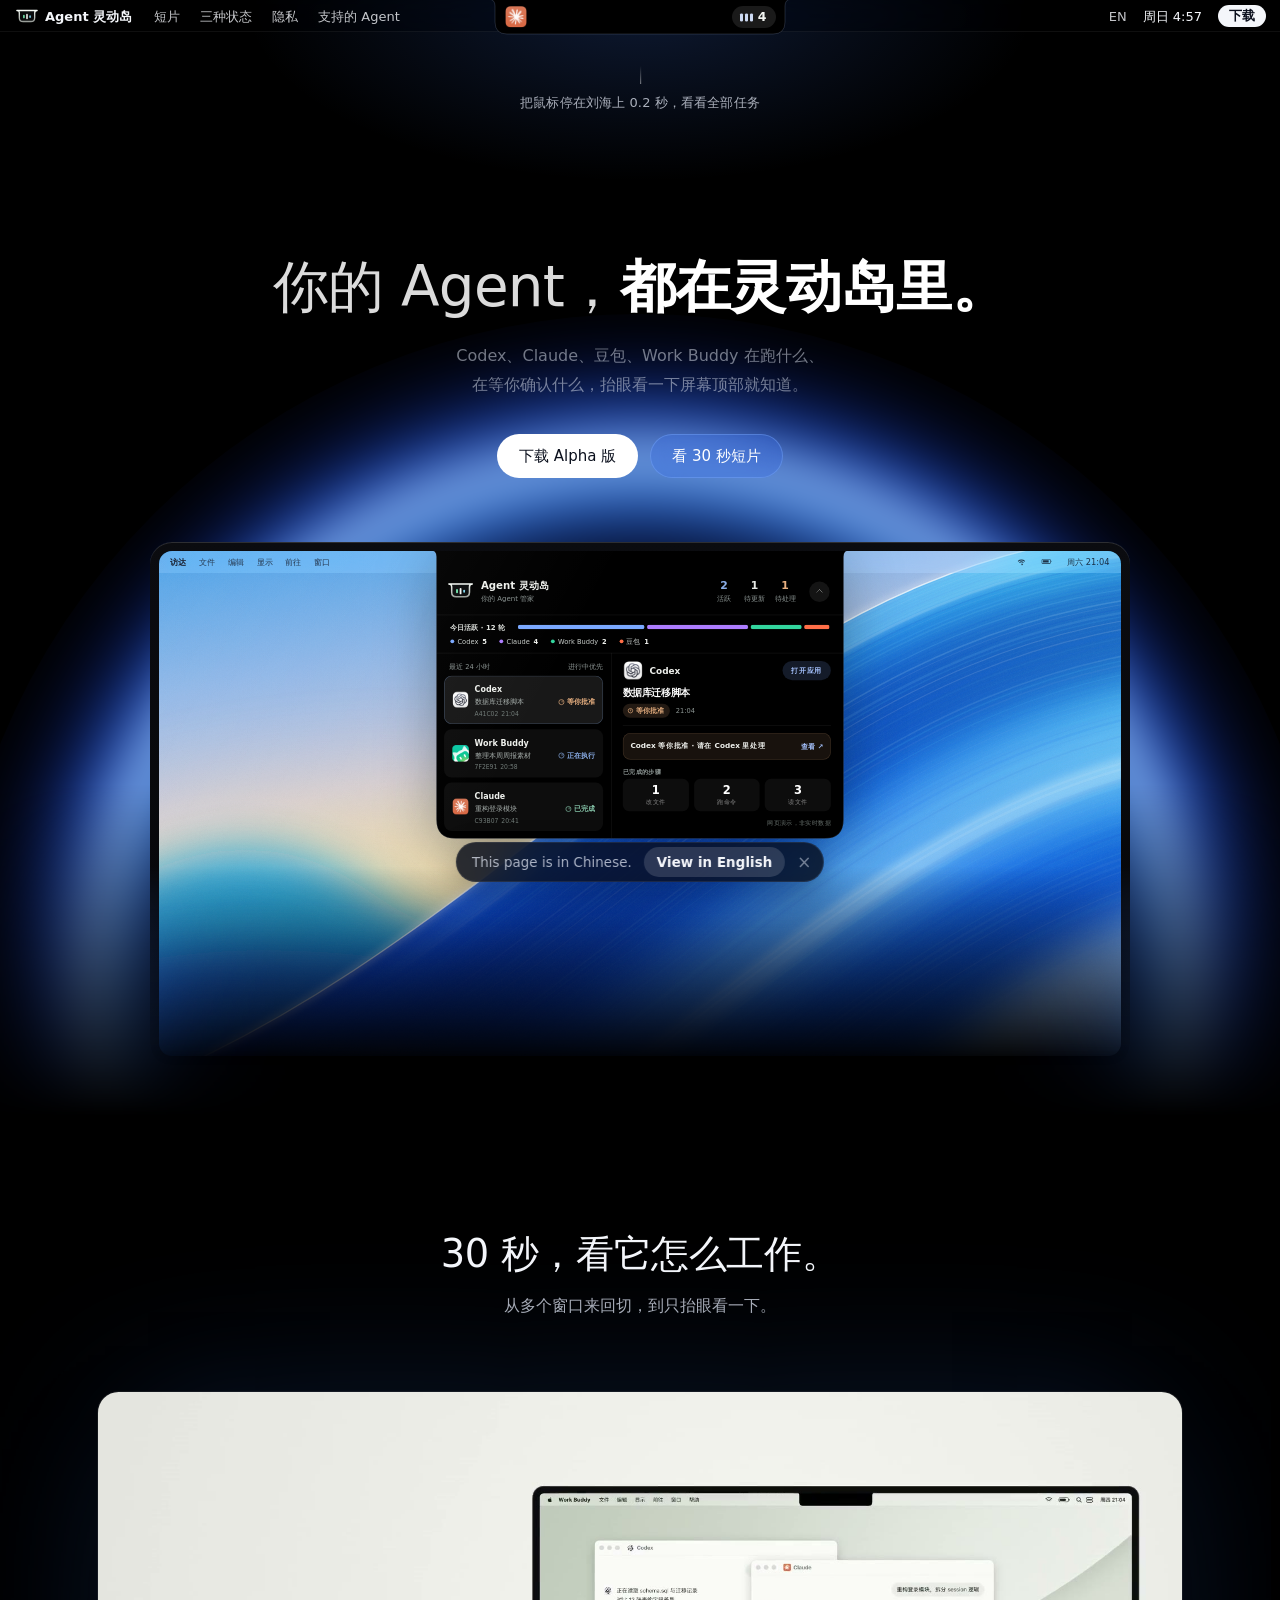
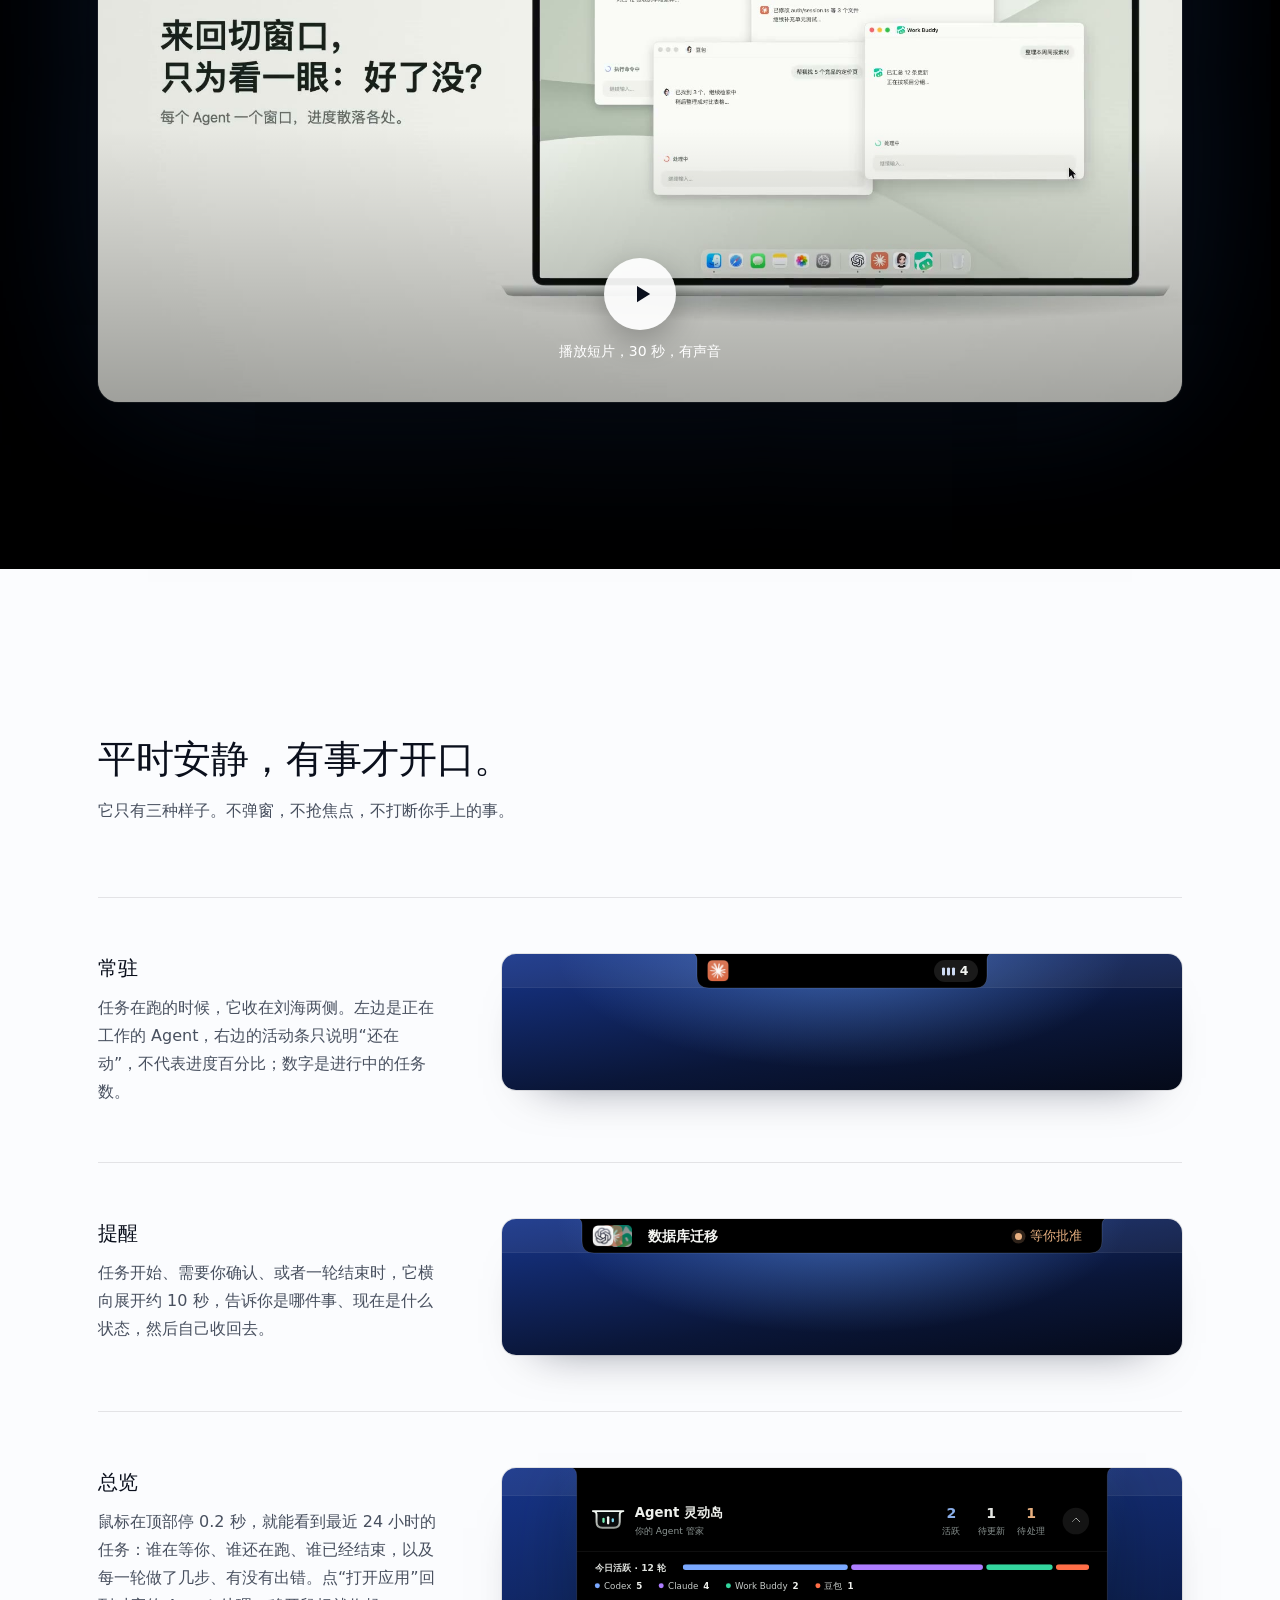
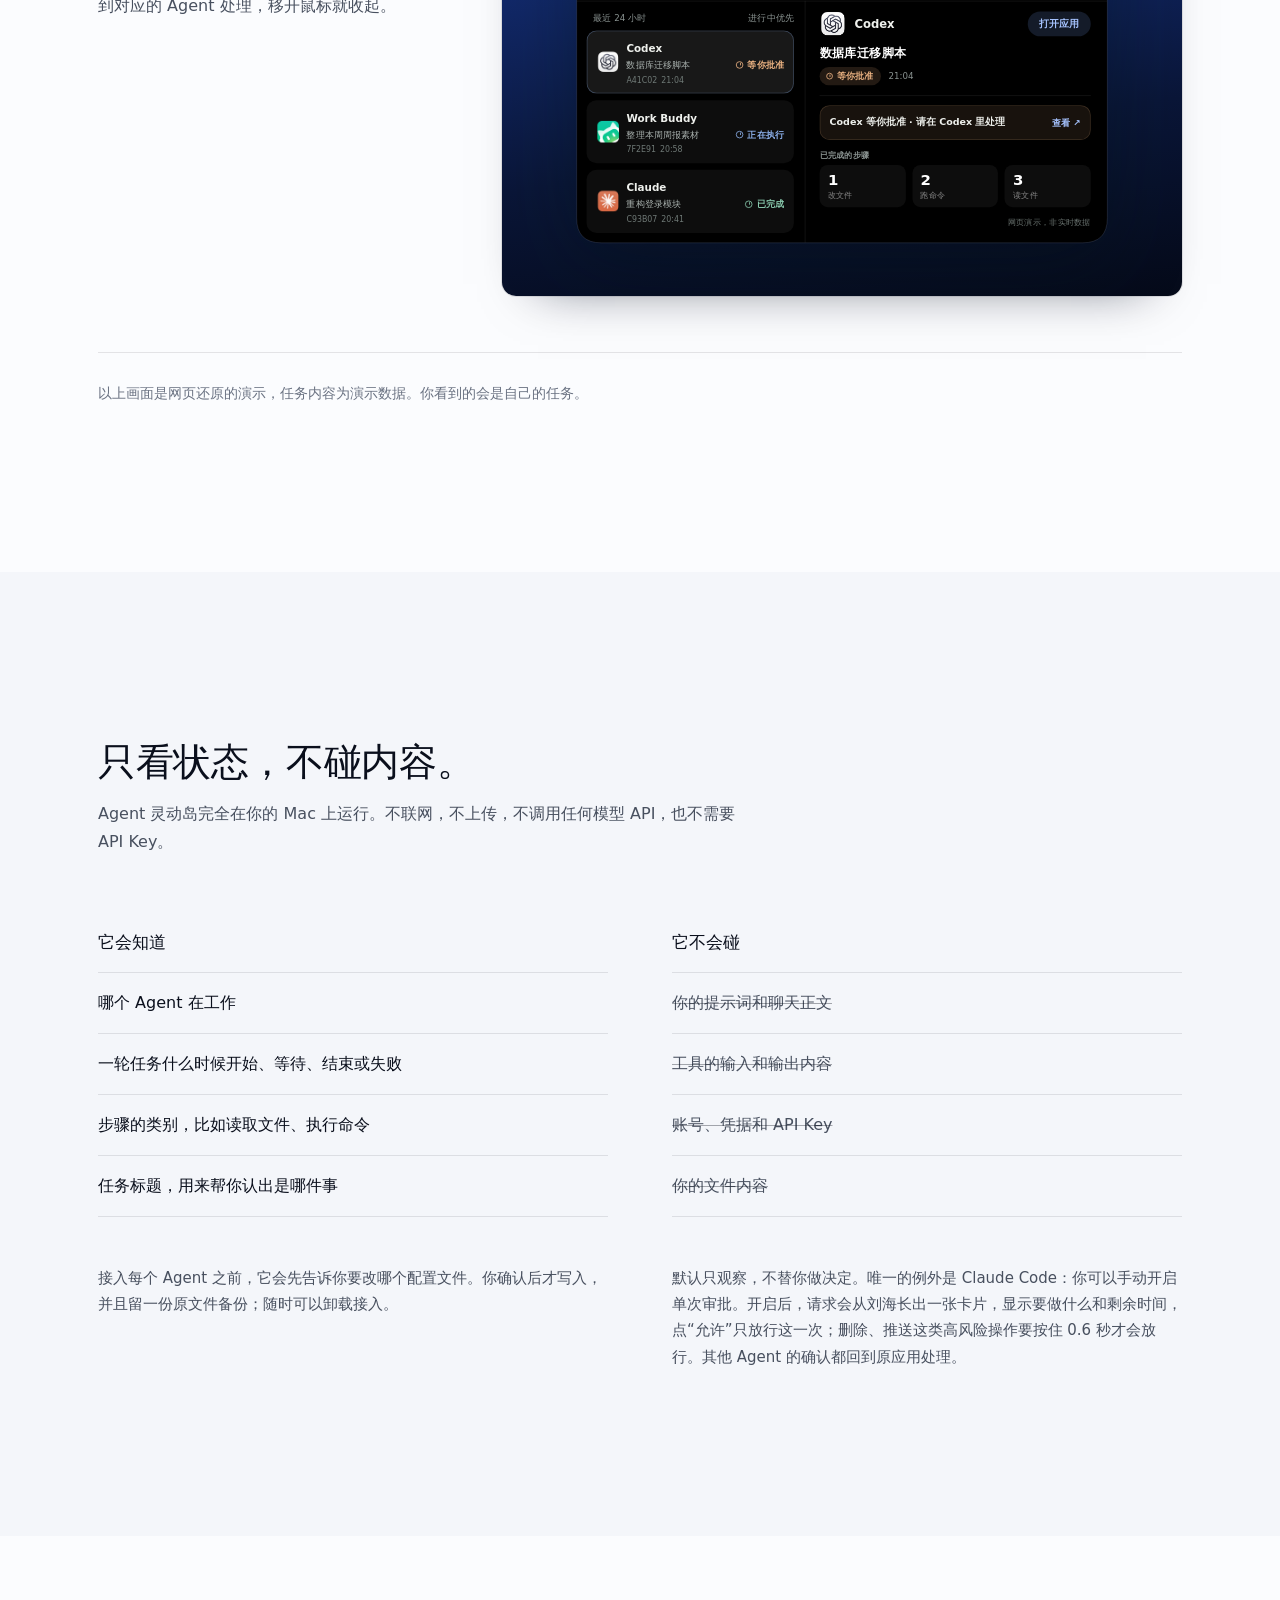
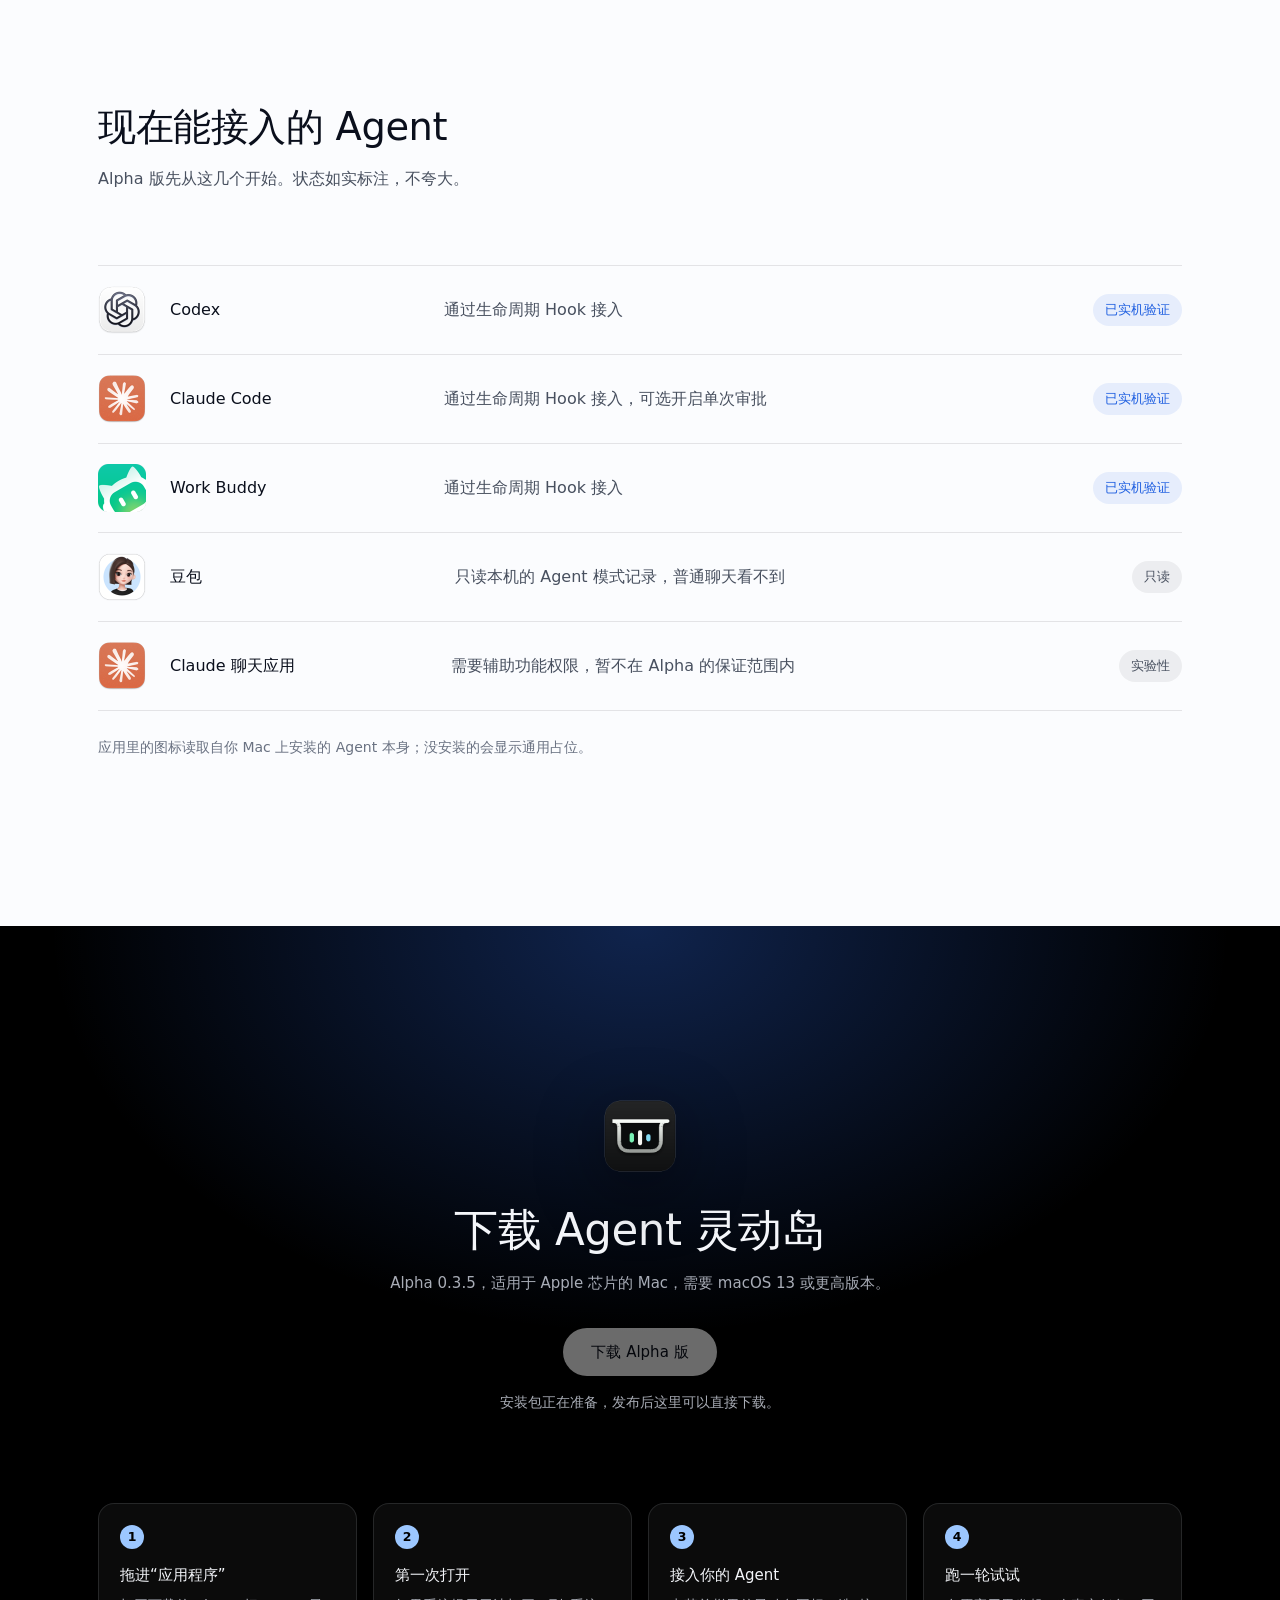
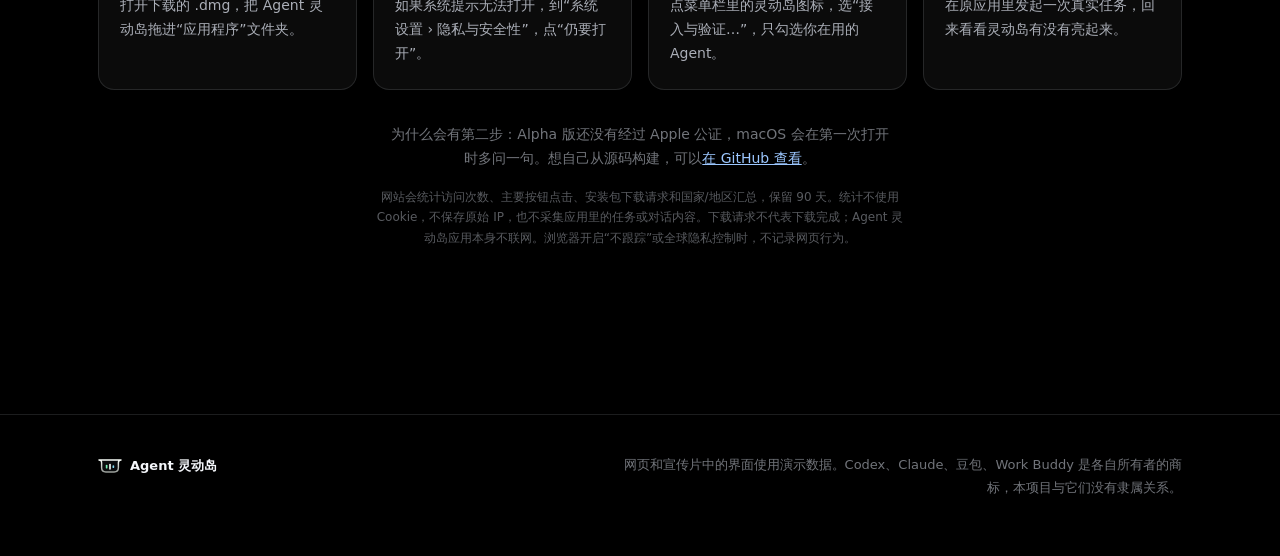
==== site/index.html @ d47ddaa9 "release: 0.3.5" ====
<!doctype html>
<html lang="zh-CN">
<head>
<meta charset="utf-8">
<meta name="viewport" content="width=device-width, initial-scale=1, viewport-fit=cover">
<title>Agent 灵动岛：你的 Agent，都在灵动岛里</title>
<meta name="description" content="Agent 灵动岛把 Codex、Claude、豆包、Work Buddy 的任务状态放在 Mac 屏幕顶部。只看状态，不碰内容，不联网。">
<meta name="theme-color" content="#000000">
<link rel="canonical" href="https://agent-island.pages.dev/">
<link rel="alternate" hreflang="zh-CN" href="https://agent-island.pages.dev/">
<link rel="alternate" hreflang="en" href="https://agent-island.pages.dev/en/">
<link rel="alternate" hreflang="x-default" href="https://agent-island.pages.dev/">
<link rel="icon" href="media/favicon.png">

<!-- Link previews (X, Slack, Discord, iMessage, HN readers). Absolute URLs are required:
     scrapers do not resolve relative paths. og-card.jpg is 1200x630, the 1.91:1 ratio
     every platform crops to, and ships via script/publish_site.sh. -->
<meta property="og:type" content="website">
<meta property="og:site_name" content="Agent 灵动岛">
<meta property="og:url" content="https://agent-island.pages.dev/">
<meta property="og:locale" content="zh_CN">
<meta property="og:title" content="Agent 灵动岛：你的 Agent，都在灵动岛里">
<meta property="og:description" content="Codex、Claude、豆包、Work Buddy 在跑什么、在等你确认什么，抬眼看一下 Mac 屏幕顶部就知道。只看状态，不碰内容，不联网。">
<meta property="og:image" content="https://agent-island.pages.dev/media/og-card.jpg">
<meta property="og:image:width" content="1200">
<meta property="og:image:height" content="630">
<meta property="og:image:type" content="image/jpeg">
<meta property="og:image:alt" content="Mac 屏幕顶部展开的任务总览：Codex 的数据库迁移正在等待确认。">
<meta name="twitter:card" content="summary_large_image">
<meta name="twitter:title" content="Agent 灵动岛：你的 Agent，都在灵动岛里">
<meta name="twitter:description" content="Codex、Claude、豆包、Work Buddy 在跑什么、在等你确认什么，抬眼看一下 Mac 屏幕顶部就知道。">
<meta name="twitter:image" content="https://agent-island.pages.dev/media/og-card.jpg">
<meta name="twitter:image:alt" content="Mac 屏幕顶部展开的任务总览：Codex 的数据库迁移正在等待确认。">

<link rel="stylesheet" href="style.css?v=2">
<script>
  // Release links. The download button points at the dmg shipped next to this page
  // (injected by script/publish_site.sh); sourceUrl links back to the public repo.
  window.SITE = {
    version: '0.3.5',
    dmgUrl: '',     // injected by publish_site.sh: download/<version>.dmg
    mirrorUrl: '',  // optional domestic mirror of the same file
    sourceUrl: 'https://github.com/Bill-Fei/agent-island'
  };
</script>
</head>
<body>

<svg width="0" height="0" style="position:absolute" aria-hidden="true">
  <defs>
    <linearGradient id="markStroke" x1="0" y1="10" x2="0" y2="30" gradientUnits="userSpaceOnUse">
      <stop offset="0" stop-color="#f7fcf7"/><stop offset="1" stop-color="#999e99"/>
    </linearGradient>
    <symbol id="mark" viewBox="0 0 40 40">
      <path d="M1.6 10Q6.02 10 6.02 14.42L6.02 23Q6.02 30 13.02 30L26.98 30Q33.98 30 33.98 23L33.98 14.42Q33.98 10 38.4 10Z" fill="#0a0c0d" stroke="url(#markStroke)" stroke-width="2.4" stroke-linejoin="round"/>
      <rect x="13" y="17.92" width="2.8" height="6.4" rx="1.4" fill="#79f2b5"/>
      <rect x="18.6" y="16.12" width="2.8" height="10" rx="1.4" fill="#f7f7f4"/>
      <rect x="24.2" y="18.72" width="2.8" height="4.8" rx="1.4" fill="#84dbf3"/>
    </symbol>
  </defs>
</svg>

<a class="skip" href="#main">跳到正文</a>

<!-- macOS-style menu bar: the site's navigation, with the live island in the notch.
     Like the real menu bar, its tint follows whatever is underneath (is-dark is set by island.js). -->
<header class="menubar is-dark">
  <a class="menubar-app" href="#top" aria-label="Agent 灵动岛 首页">
    <svg class="menubar-mark" aria-hidden="true"><use href="#mark"/></svg>
    <span>Agent 灵动岛</span>
  </a>
  <nav class="menubar-menu" aria-label="页面导航">
    <a href="#film">短片</a>
    <a href="#states">三种状态</a>
    <a href="#privacy">隐私</a>
    <a href="#agents">支持的 Agent</a>
  </nav>
  <div class="menubar-right">
    <a class="menubar-lang" href="en/" hreflang="en" lang="en" data-lang-switch aria-label="View this page in English">EN</a>
    <span class="menubar-clock" id="clock" aria-hidden="true"></span>
    <a class="menubar-download" href="#download" data-download>下载</a>
  </div>
</header>

<!-- Shown by island.js only when none of the browser's languages is Chinese. Written in
     English on purpose: it is for exactly the visitors who cannot read the rest of the page. -->
<div class="lang-hint" id="langHint" lang="en" role="region" aria-label="Language" hidden>
  <p>This page is in Chinese.</p>
  <a href="en/" hreflang="en" data-lang-hint>View in English</a>
  <button type="button" data-lang-hint-close aria-label="Dismiss">×</button>
</div>

<!-- Live demo island. Pure HTML/CSS replica of the app's three states, driven by island.js -->
<div class="island" id="island" role="button" tabindex="0" aria-expanded="false"
     aria-label="Agent 灵动岛演示。悬停 0.2 秒或按回车键展开任务总览；内容为演示数据。">
  <div class="island-glow" aria-hidden="true"></div>
  <svg class="island-shape" aria-hidden="true"><path/></svg>
  <div class="island-body" aria-hidden="true">

    <div class="i-small">
      <img class="i-small-icon" src="media/icons/claude.png" alt="">
      <span class="i-pill"><span class="i-bars"><i></i><i></i><i></i></span><b>4</b></span>
    </div>

    <div class="i-med">
      <span class="i-stack"><img alt=""><img alt=""><img alt=""></span>
      <span class="i-med-title"></span>
      <span class="i-med-status"><i></i><span></span></span>
    </div>

    <div class="i-panel">
      <svg class="p-mark" style="--d:0"><use href="#mark"/></svg>
      <span class="p-title" style="--d:0">Agent 灵动岛</span>
      <span class="p-sub" style="--d:0">你的 Agent 管家</span>
      <span class="p-count" style="--d:0;left:428px;--c:#8aaee8"><b>2</b>活跃</span>
      <span class="p-count" style="--d:0;left:476px;--c:#e6e8e4"><b>1</b>待更新</span>
      <span class="p-count" style="--d:0;left:524px;--c:#e8b080"><b>1</b>待处理</span>
      <span class="p-collapse" style="--d:0"></span>
      <span class="p-rule" style="--d:0;top:100px"></span>

      <span class="p-today" style="--d:1">今日活跃 · 12 轮</span>
      <span class="p-bar" style="--d:1"><i style="width:199px;background:#7aa8ff"></i><i style="width:159px;background:#ad7dff"></i><i style="width:80px;background:#33d69e"></i><i style="width:40px;background:#ff6e47"></i></span>
      <span class="p-legend" style="--d:1">
        <span><i style="background:#7aa8ff"></i>Codex<b>5</b></span>
        <span><i style="background:#ad7dff"></i>Claude<b>4</b></span>
        <span><i style="background:#33d69e"></i>Work Buddy<b>2</b></span>
        <span><i style="background:#ff6e47"></i>豆包<b>1</b></span>
      </span>
      <span class="p-rule" style="--d:1;top:160px"></span>
      <span class="p-vrule" style="--d:1"></span>

      <span class="p-list-head" style="--d:2"><span>最近 24 小时</span><span>进行中优先</span></span>
      <span class="p-card is-current" style="--d:3;top:196px">
        <img src="media/icons/codex.png" alt=""><b>Codex</b><span>数据库迁移脚本</span><small>A41C02&ensp;21:04</small>
        <em style="color:#e8b080">等你批准</em>
      </span>
      <span class="p-card" style="--d:4;top:280px">
        <img src="media/icons/workbuddy.png" alt=""><b>Work Buddy</b><span>整理本周周报素材</span><small>7F2E91&ensp;20:58</small>
        <em style="color:#8aaee8">正在执行</em>
      </span>
      <span class="p-card" style="--d:5;top:364px">
        <img src="media/icons/claude.png" alt=""><b>Claude</b><span>重构登录模块</span><small>C93B07&ensp;20:41</small>
        <em style="color:#87c7ab">已完成</em>
      </span>

      <span class="p-detail" style="--d:5">
        <img src="media/icons/codex.png" alt=""><b>Codex</b><span class="p-open">打开应用</span>
      </span>
      <span class="p-heading" style="--d:5">数据库迁移脚本</span>
      <span class="p-status" style="--d:6"><em>等你批准</em><time>21:04</time></span>
      <span class="p-hair" style="--d:6"></span>
      <span class="p-outcome" style="--d:7"><span>Codex 等你批准 · 请在 Codex 里处理</span><b>查看</b></span>
      <span class="p-tiles-head" style="--d:8">已完成的步骤</span>
      <span class="p-tiles" style="--d:9"><span><b>1</b>改文件</span><span><b>2</b>跑命令</span><span><b>3</b>读文件</span></span>
      <span class="p-foot" style="--d:10">网页演示，非实时数据</span>
    </div>
  </div>
</div>

<main id="main">

  <section class="hero tone-dark" id="top">
    <p class="hero-hint" aria-hidden="true">
      <span class="hint-pointer">把鼠标停在刘海上 0.2 秒，看看全部任务</span>
      <span class="hint-touch">轻点上面的刘海，看看全部任务</span>
    </p>

    <div class="hero-copy wrap">
      <h1><span class="nw h1-thin">你的 Agent，</span><span class="nw h1-bold">都在灵动岛里。</span></h1>
      <p class="hero-lede">Codex、Claude、豆包、<span class="nw">Work Buddy</span> <span class="nw">在跑什么、</span><span class="nw">在等你确认什么，</span><wbr>抬眼看一下屏幕顶部就知道。</p>
      <div class="hero-actions">
        <a class="btn btn-primary" href="#download" data-download>下载 Alpha 版</a>
        <a class="btn btn-glass" href="#film">看 30 秒短片</a>
      </div>
    </div>

    <div class="hero-stage wrap">
      <div class="hero-ring" aria-hidden="true"></div>
      <div class="screen" role="img" aria-label="Mac 屏幕顶部：刘海下展开的任务总览，Codex 的数据库迁移正在等你确认。演示数据。">
        <div class="screen-view" data-demo="panel" data-fit="hero">
          <p class="screen-menu" aria-hidden="true"><span><b>访达</b><span>文件</span><span>编辑</span><span>显示</span><span>前往</span><span>窗口</span></span><span><svg viewBox="0 0 24 24"><path d="M12 18.6a1.6 1.6 0 1 1 0 .01ZM6.9 14.2a7.3 7.3 0 0 1 10.2 0l-1.3 1.4a5.4 5.4 0 0 0-7.6 0Zm-3-3a11.6 11.6 0 0 1 16.2 0l-1.3 1.4a9.7 9.7 0 0 0-13.6 0Z"/></svg><svg viewBox="0 0 28 24" style="width:calc(24px*var(--k,1))"><path d="M5 7h16a2 2 0 0 1 2 2v6a2 2 0 0 1-2 2H5a2 2 0 0 1-2-2V9a2 2 0 0 1 2-2Zm0 1.3a.7.7 0 0 0-.7.7v6c0 .4.3.7.7.7h16c.4 0 .7-.3.7-.7V9a.7.7 0 0 0-.7-.7Zm1 1.2h12.5v5H6Zm18.3 1.2c.6.2 1 .7 1 1.3s-.4 1.1-1 1.3Z"/></svg><span>周六 21:04</span></span></p>
        </div>
      </div>
    </div>
  </section>

  <section class="sec film tone-dark" id="film" aria-labelledby="film-h">
    <div class="wrap">
      <div class="sec-head">
        <h2 id="film-h">30 秒，看它怎么工作。</h2>
        <p>从多个窗口来回切，到只抬眼看一下。</p>
      </div>
      <div class="film-frame">
        <video id="filmVideo" src="media/film.mp4" poster="media/film-poster.jpg?v=2" preload="metadata" playsinline></video>
        <button class="film-play" id="filmPlay" type="button">
          <span class="film-play-disc" aria-hidden="true"></span>
          <span class="film-play-label">播放短片，30 秒，有声音</span>
        </button>
      </div>
    </div>
  </section>

  <section class="sec states" id="states" aria-labelledby="states-h">
    <div class="wrap">
      <div class="sec-head">
        <h2 id="states-h">平时安静，有事才开口。</h2>
        <p>它只有三种样子。不弹窗，不抢焦点，不打断你手上的事。</p>
      </div>

      <div class="state">
        <div class="state-text">
          <h3>常驻</h3>
          <p>任务在跑的时候，它收在刘海两侧。左边是正在工作的 Agent，右边的活动条只说明“还在动”，不代表进度百分比；数字是进行中的任务数。</p>
        </div>
        <div class="demo" data-demo="small" role="img" aria-label="刘海两侧：左边是 Claude 图标，右边是活动条和数字 4"></div>
      </div>

      <div class="state">
        <div class="state-text">
          <h3>提醒</h3>
          <p>任务开始、需要你确认、或者一轮结束时，它横向展开约 10 秒，告诉你是哪件事、现在是什么状态，然后自己收回去。</p>
        </div>
        <div class="demo" data-demo="med" role="img" aria-label="横向展开的灵动岛：数据库迁移，等你批准"></div>
      </div>

      <div class="state">
        <div class="state-text">
          <h3>总览</h3>
          <p>鼠标在顶部停 0.2 秒，就能看到最近 24 小时的任务：谁在等你、谁还在跑、谁已经结束，以及每一轮做了几步、有没有出错。点“打开应用”回到对应的 Agent 处理，移开鼠标就收起。</p>
        </div>
        <div class="demo" data-demo="panel" role="img" aria-label="任务总览面板：今日活跃 12 轮，三条任务记录和 Codex 的步骤详情"></div>
      </div>

      <p class="states-note">以上画面是网页还原的演示，任务内容为演示数据。你看到的会是自己的任务。</p>
    </div>
  </section>

  <section class="sec privacy" id="privacy" aria-labelledby="privacy-h">
    <div class="wrap">
      <div class="sec-head">
        <h2 id="privacy-h">只看状态，不碰内容。</h2>
        <p>Agent 灵动岛完全在你的 Mac 上运行。不联网，不上传，不调用任何模型 API，也不需要 API Key。</p>
      </div>
      <div class="privacy-cols">
        <div>
          <h3>它会知道</h3>
          <ul class="ledger">
            <li>哪个 Agent 在工作</li>
            <li>一轮任务什么时候开始、等待、结束或失败</li>
            <li>步骤的类别，比如读取文件、执行命令</li>
            <li>任务标题，用来帮你认出是哪件事</li>
          </ul>
        </div>
        <div>
          <h3>它不会碰</h3>
          <ul class="ledger">
            <li>你的提示词和聊天正文</li>
            <li>工具的输入和输出内容</li>
            <li>账号、凭据和 API Key</li>
            <li>你的文件内容</li>
          </ul>
        </div>
      </div>
      <div class="privacy-notes">
        <p>接入每个 Agent 之前，它会先告诉你要改哪个配置文件。你确认后才写入，并且留一份原文件备份；随时可以卸载接入。</p>
        <p>默认只观察，不替你做决定。唯一的例外是 Claude Code：你可以手动开启单次审批。开启后，请求会从刘海长出一张卡片，显示要做什么和剩余时间，点“允许”只放行这一次；删除、推送这类高风险操作要按住 0.6 秒才会放行。其他 Agent 的确认都回到原应用处理。</p>
      </div>
    </div>
  </section>

  <section class="sec agents" id="agents" aria-labelledby="agents-h">
    <div class="wrap">
      <div class="sec-head">
        <h2 id="agents-h">现在能接入的 Agent</h2>
        <p>Alpha 版先从这几个开始。状态如实标注，不夸大。</p>
      </div>
      <ul class="agent-list">
        <li>
          <img src="media/icons/codex.png" alt="" width="48" height="48">
          <span class="agent-name">Codex</span>
          <span class="agent-how">通过生命周期 Hook 接入</span>
          <span class="agent-tag">已实机验证</span>
        </li>
        <li>
          <img src="media/icons/claude.png" alt="" width="48" height="48">
          <span class="agent-name">Claude Code</span>
          <span class="agent-how">通过生命周期 Hook 接入，可选开启单次审批</span>
          <span class="agent-tag">已实机验证</span>
        </li>
        <li>
          <img src="media/icons/workbuddy.png" alt="" width="48" height="48">
          <span class="agent-name">Work Buddy</span>
          <span class="agent-how">通过生命周期 Hook 接入</span>
          <span class="agent-tag">已实机验证</span>
        </li>
        <li>
          <img src="media/icons/doubao.png" alt="" width="48" height="48">
          <span class="agent-name">豆包</span>
          <span class="agent-how">只读本机的 Agent 模式记录，普通聊天看不到</span>
          <span class="agent-tag is-soft">只读</span>
        </li>
        <li>
          <img src="media/icons/claude.png" alt="" width="48" height="48">
          <span class="agent-name">Claude 聊天应用</span>
          <span class="agent-how">需要辅助功能权限，暂不在 Alpha 的保证范围内</span>
          <span class="agent-tag is-soft">实验性</span>
        </li>
      </ul>
      <p class="agents-note">应用里的图标读取自你 Mac 上安装的 Agent 本身；没安装的会显示通用占位。</p>
    </div>
  </section>

  <section class="sec download tone-dark" id="download" aria-labelledby="download-h">
    <div class="wrap">
      <img class="download-icon" src="media/app-icon.png" width="128" height="128" alt="">
      <h2 id="download-h">下载 Agent 灵动岛</h2>
      <p class="download-meta">Alpha <span data-version>0.3.5</span>，适用于 Apple 芯片的 Mac，需要 macOS 13 或更高版本。</p>
      <div class="download-actions">
        <a class="btn btn-primary btn-lg" id="dmgLink" href="#download" data-download>下载 Alpha 版</a>
        <a class="btn btn-glass btn-lg" id="mirrorLink" href="#download" hidden>国内镜像下载</a>
      </div>
      <p class="download-pending" id="pending">安装包正在准备，发布后这里可以直接下载。</p>

      <ol class="steps">
        <li><b>拖进“应用程序”</b>打开下载的 .dmg，把 Agent 灵动岛拖进“应用程序”文件夹。</li>
        <li><b>第一次打开</b>如果系统提示无法打开，到“系统设置 › 隐私与安全性”，点“仍要打开”。</li>
        <li><b>接入你的 Agent</b>点菜单栏里的灵动岛图标，选“接入与验证…”，只勾选你在用的 Agent。</li>
        <li><b>跑一轮试试</b>在原应用里发起一次真实任务，回来看看灵动岛有没有亮起来。</li>
      </ol>
      <p class="download-note">为什么会有第二步：Alpha 版还没有经过 Apple 公证，macOS 会在第一次打开时多问一句。<span id="sourceNote" hidden>想自己从源码构建，可以<a id="sourceLink" href="#">在 GitHub 查看</a>。</span></p>
      <p class="download-privacy">网站会统计访问次数、主要按钮点击、安装包下载请求和国家/地区汇总，保留 90 天。统计不使用 Cookie，不保存原始 IP，也不采集应用里的任务或对话内容。下载请求不代表下载完成；Agent 灵动岛应用本身不联网。浏览器开启“不跟踪”或全球隐私控制时，不记录网页行为。</p>
    </div>
  </section>

</main>

<footer class="foot tone-dark">
  <div class="wrap foot-inner">
    <div class="foot-brand">
      <svg class="foot-mark" aria-hidden="true"><use href="#mark"/></svg>
      <span>Agent 灵动岛</span>
    </div>
    <p>网页和宣传片中的界面使用演示数据。Codex、Claude、豆包、Work Buddy 是各自所有者的商标，本项目与它们没有隶属关系。</p>
  </div>
</footer>

<script src="island.js?v=2"></script>
<script src="analytics.js?v=2" defer></script>
</body>
</html>
---- site/style.css ----
/* Agent 灵动岛 — product site.
   Island geometry is taken from the app and the V4 film (showreel/v4/film.js).
   Palette: black grounds lit by a single electric-blue arc of light; cool white in between. */

:root {
  --abyss: #000;
  --deep: #040814;
  --aqua: #9cc7ff;
  --paper: #f4f6fa;
  --porc: #fbfcfe;
  --ink: #0a0f1c;
  --ink2: #48505f;
  --ink3: #6a7282;
  --line: rgba(10, 15, 28, .1);
  --teal: #1f5fe0;
  --on: #f4f6fa;
  --on2: rgba(226, 232, 244, .74);
  --on3: rgba(226, 232, 244, .5);
  --line-on: rgba(226, 232, 244, .12);
  --attn: #e8b080;
  --ok: #87c7ab;
  --focus: #1f6fd1;

  --font: -apple-system, BlinkMacSystemFont, "SF Pro Text", "PingFang SC", "Hiragino Sans GB", "Helvetica Neue", system-ui, sans-serif;
  --bar: 32px;
  --wrap: 1180px;
  --gutter: clamp(20px, 5vw, 48px);
}

*, *::before, *::after { box-sizing: border-box; }
html { scroll-behavior: smooth; scroll-padding-top: 72px; -webkit-text-size-adjust: 100%; background: var(--abyss); }
body {
  margin: 0;
  background: var(--paper);
  color: var(--ink);
  font: 400 16px/1.75 var(--font);
  -webkit-font-smoothing: antialiased;
  text-rendering: optimizeLegibility;
}
img, video, svg { display: block; max-width: 100%; }
a { color: inherit; }
h1, h2, h3, p, ul, ol { margin: 0; }
ul, ol { padding: 0; list-style: none; }
[hidden] { display: none !important; }

.tone-dark { color: var(--on); --focus: var(--aqua); }

:focus-visible { outline: 2px solid var(--focus); outline-offset: 3px; border-radius: 6px; }

.skip {
  position: fixed; left: 12px; top: -60px; z-index: 100;
  padding: 8px 14px; border-radius: 8px; background: var(--ink); color: var(--porc); text-decoration: none;
}
.skip:focus { top: 44px; }

.wrap { max-width: var(--wrap); margin: 0 auto; padding: 0 var(--gutter); }

/* ---------- menu bar ---------- */

.menubar {
  position: fixed; inset: 0 0 auto 0; z-index: 40;
  height: var(--bar);
  display: flex; align-items: center; gap: 22px;
  padding: 0 14px 0 16px;
  background: rgba(250, 253, 252, .68);
  -webkit-backdrop-filter: saturate(1.6) blur(20px);
  backdrop-filter: saturate(1.6) blur(20px);
  box-shadow: inset 0 -1px 0 var(--line);
  font-size: 13px; line-height: 1; color: var(--ink);
  transition: background-color .35s ease, color .35s ease, box-shadow .35s ease;
}
.menubar.is-dark {
  background: rgba(0, 0, 0, .35);
  box-shadow: inset 0 -1px 0 rgba(255, 255, 255, .06);
  color: var(--on); --focus: var(--aqua);
}
.menubar a { text-decoration: none; }
.menubar-app { display: flex; align-items: center; gap: 7px; font-weight: 600; font-size: 13px; }
.menubar-mark { width: 22px; height: 22px; }
.menubar-menu { display: flex; gap: 20px; }
.menubar-menu a { padding: 5px 0; border-radius: 4px; opacity: .8; transition: opacity .2s ease; }
.menubar-menu a:hover { opacity: 1; }
.menubar-right { margin-left: auto; display: flex; align-items: center; gap: 16px; }
.menubar-clock { font-weight: 500; font-variant-numeric: tabular-nums; }
.menubar-download {
  padding: 5px 11px; border-radius: 999px;
  background: var(--ink); color: var(--porc); font-weight: 600; font-size: 12.5px;
  transition: background-color .35s ease, color .35s ease;
}
.menubar.is-dark .menubar-download { background: var(--on); color: var(--ink); }
/* Language switch: reads like one more menu-bar item, not a second button next to Download. */
.menubar-lang { padding: 5px 0; font-weight: 500; opacity: .8; transition: opacity .2s ease; }
.menubar-lang:hover { opacity: 1; }

/* ---------- language hint ----------
   Floats at the bottom: the top of the page belongs to the notch demo. */

.lang-hint {
  position: fixed; left: 50%; bottom: max(18px, env(safe-area-inset-bottom)); z-index: 45;
  transform: translateX(-50%);
  display: flex; align-items: center; gap: 4px;
  max-width: calc(100vw - 24px);
  padding: 5px 5px 5px 16px; border-radius: 999px;
  background: rgba(10, 15, 28, .84);
  -webkit-backdrop-filter: saturate(1.6) blur(20px);
  backdrop-filter: saturate(1.6) blur(20px);
  box-shadow: 0 12px 32px rgba(0, 0, 0, .28), inset 0 0 0 1px rgba(255, 255, 255, .08);
  color: var(--on); font-size: 13.5px; line-height: 1.2; white-space: nowrap;
  --focus: var(--aqua);
  animation: hint-in .5s cubic-bezier(.2, .8, .2, 1) both;
}
.lang-hint[hidden] { display: none; }
.lang-hint p { margin: 0; color: var(--on2); overflow: hidden; text-overflow: ellipsis; }
.lang-hint a {
  margin-left: 8px; padding: 7px 13px; border-radius: 999px;
  background: rgba(255, 255, 255, .14); color: var(--on);
  font-weight: 600; text-decoration: none; transition: background-color .2s ease;
}
.lang-hint a:hover { background: rgba(255, 255, 255, .24); }
.lang-hint button {
  display: grid; place-items: center; flex: none;
  width: 30px; height: 30px; border: 0; border-radius: 50%;
  background: transparent; color: var(--on3); font: inherit; font-size: 17px; cursor: pointer;
  transition: color .2s ease, background-color .2s ease;
}
.lang-hint button:hover { color: var(--on); background: rgba(255, 255, 255, .08); }
@keyframes hint-in { from { opacity: 0; transform: translate(-50%, 14px); } }

/* ---------- the island ---------- */

.island {
  position: fixed; top: 0; left: 50%; z-index: 50;
  transform-origin: 50% 0;
  outline: none;
  -webkit-tap-highlight-color: transparent;
  cursor: default;
  transition: opacity .35s ease, translate .35s ease, visibility 0s;
}
/* Outside the hero the island steps aside, so it doesn't sit over the reading. */
.island.is-away {
  opacity: 0; visibility: hidden; pointer-events: none; translate: 0 -10px;
  transition: opacity .25s ease, translate .25s ease, visibility 0s .25s;
}
.island:focus-visible .island-shape { filter: drop-shadow(0 0 0 var(--aqua)) drop-shadow(0 0 2px var(--aqua)); }
.island-shape { position: absolute; left: 0; top: 0; overflow: visible; }
.island-shape path { fill: #000; stroke: rgba(190, 210, 255, .16); stroke-width: 1; }
.island-body {
  position: absolute; top: 0;
  overflow: hidden;
  color: #f5f6f3;
}
.island-glow {
  position: absolute; left: 50%; top: 0;
  width: 680px; height: 360px; margin-left: -340px;
  pointer-events: none; opacity: 0;
  transition: opacity .6s ease;
}
.island[data-state="med"] .island-glow { opacity: 1; }
/* Over body text the glow just muddies the page; keep it for the wallpaper only. */
.island.is-scrolled .island-glow { opacity: 0; }

.i-small, .i-med, .i-panel { position: absolute; left: 0; top: 0; opacity: 0; pointer-events: none; }
.i-small, .i-med { right: 0; height: 34px; transition: opacity .14s ease; }
.island[data-state="small"] .i-small { opacity: 1; transition: opacity .25s ease .12s; }
.island[data-state="med"] .i-med { opacity: 1; transition: opacity .26s ease .22s; }
.island[data-state="panel"] .i-panel { opacity: 1; pointer-events: auto; }

.i-small-icon { position: absolute; left: 10px; top: 6px; width: 22px; height: 22px; }
.i-pill {
  position: absolute; right: 9px; top: 6px;
  width: 44px; height: 22px; border-radius: 11px;
  background: rgba(255, 255, 255, .1);
}
.i-bars i {
  position: absolute; top: 4.5px; width: 3px; height: 13px; border-radius: 1.5px;
  background: #cddaf3; transform: scaleY(.62);
  animation: breathe 1.2s ease-in-out infinite alternate;
}
.i-bars i:nth-child(1) { left: 8px; }
.i-bars i:nth-child(2) { left: 13px; animation-duration: .83s; animation-delay: -.3s; }
.i-bars i:nth-child(3) { left: 18px; animation-duration: .96s; animation-delay: -.6s; }
@keyframes breathe { from { transform: scaleY(.385); } to { transform: scaleY(1); } }
.i-pill b {
  position: absolute; left: 30px; top: 0; transform: translateX(-50%);
  font: 600 12.5px/22px var(--font); color: #f2f4f1;
}

.i-stack { position: absolute; left: 10px; top: 6px; width: 42px; height: 22px; }
.i-stack img { position: absolute; top: 0; width: 22px; height: 22px; }
.i-stack img:nth-child(1) { left: 0; z-index: 3; }
.i-stack img:nth-child(2) { left: 9px; z-index: 2; opacity: .6; }
.i-stack img:nth-child(3) { left: 18px; z-index: 1; opacity: .6; }
.i-med-title {
  position: absolute; left: 66px; top: 0; right: 120px;
  font: 600 14px/34px var(--font); color: #f5f6f3;
  white-space: nowrap; overflow: hidden; text-overflow: ellipsis;
}
.i-med-status {
  position: absolute; right: 20px; top: 0;
  display: flex; align-items: center; gap: 8px;
  font: 500 13px/34px var(--font); color: var(--ev, var(--ok));
}
.i-med-status i {
  width: 7px; height: 7px; border-radius: 50%; background: currentColor;
  box-shadow: 0 0 0 3.5px color-mix(in srgb, currentColor 20%, transparent);
  animation: pulse 1.1s ease-in-out infinite alternate;
}
@keyframes pulse { to { box-shadow: 0 0 0 1.4px color-mix(in srgb, currentColor 20%, transparent); } }

/* Panel: 640 × 452, positioned in the same units as the app layout */
.i-panel { width: 640px; height: 452px; font-family: var(--font); line-height: 1; }
.i-panel > * {
  position: absolute; opacity: 0; transform: translateY(8px);
  transition: opacity .12s ease, transform .12s ease;
}
.island[data-state="panel"] .i-panel > * {
  opacity: 1; transform: none;
  transition: opacity .3s ease, transform .42s cubic-bezier(.2, .8, .2, 1);
  transition-delay: calc(.2s + var(--d) * .06s);
}
.p-mark { left: 18px; top: 42px; width: 40px; height: 40px; }
.p-title { left: 70px; top: 46px; font-size: 16px; font-weight: 700; color: #eef0ec; }
.p-sub { left: 70px; top: 70px; font-size: 11px; color: #8a9391; }
.p-count { top: 46px; width: 48px; text-align: center; font-size: 10.5px; color: #8a9391; }
.p-count b { display: block; margin-bottom: 7px; font-size: 17px; font-weight: 700; color: var(--c); }
.p-collapse {
  left: 586px; top: 48px; width: 32px; height: 32px; border-radius: 50%;
  background: rgba(255, 255, 255, .08);
}
.p-collapse::before {
  content: ""; position: absolute; left: 12px; top: 13px; width: 8px; height: 8px;
  border-left: 1.8px solid #d9dcd8; border-top: 1.8px solid #d9dcd8; border-radius: 1px;
  transform: rotate(45deg);
}
.p-rule { left: 0; width: 640px; height: 1px; background: rgba(255, 255, 255, .08); }
.p-vrule { left: 275px; top: 160px; width: 1px; height: 292px; background: rgba(255, 255, 255, .08); }

.p-today { left: 22px; top: 115px; font-size: 11px; font-weight: 600; color: #dfe2de; }
.p-bar { left: 128px; top: 116px; width: 490px; height: 7px; display: flex; gap: 4px; clip-path: inset(0 100% 0 0); }
.p-bar i { height: 7px; border-radius: 3.5px; flex: none; }
.island[data-state="panel"] .p-bar { clip-path: inset(0 0 0 0); transition: opacity .3s ease .26s, clip-path .8s cubic-bezier(.3, .7, .2, 1) .3s; }
.p-legend { left: 22px; top: 137px; display: flex; gap: 20px; font-size: 10.5px; color: #c7ccc9; }
.p-legend span { display: flex; align-items: center; }
.p-legend i { width: 6px; height: 6px; border-radius: 50%; margin-right: 5px; }
.p-legend b { margin-left: 6px; color: #eef0ec; font-weight: 700; }

.p-list-head { left: 20px; top: 176px; width: 242px; display: flex; justify-content: space-between; font-size: 10.5px; color: #8a9391; }
.p-card {
  left: 12px; width: 250px; height: 76px; border-radius: 12px;
  background: rgba(255, 255, 255, .05);
}
.p-card.is-current { background: rgba(255, 255, 255, .095); box-shadow: inset 0 0 0 1px rgba(138, 174, 232, .32); }
.p-card img { position: absolute; left: 13px; top: 25px; width: 26px; height: 26px; }
.p-card b { position: absolute; left: 48px; top: 16px; font-size: 12.5px; font-weight: 700; color: #eef0ec; }
.p-card span { position: absolute; left: 48px; top: 36px; font-size: 11px; color: #aab2af; }
.p-card small { position: absolute; left: 48px; top: 55px; font-size: 9.5px; font-weight: 500; color: #6f7976; }
.p-card em {
  position: absolute; right: 12px; top: 36px;
  display: flex; align-items: center; gap: 5px;
  font-style: normal; font-size: 11px; font-weight: 600;
}
.p-card em::before {
  content: ""; width: 9px; height: 9px; border-radius: 50%;
  border: 1.3px solid currentColor;
  background: linear-gradient(currentColor, currentColor) 3.6px 1.4px / 1.3px 3.4px no-repeat;
}

.p-detail { left: 293px; top: 172px; width: 327px; height: 32px; }
.p-detail img { position: absolute; left: 1px; top: 1px; width: 30px; height: 30px; }
.p-detail > b { position: absolute; left: 42px; top: 9px; font-size: 14px; font-weight: 700; color: #eef0ec; }
.p-open {
  position: absolute; right: 0; top: 1px; width: 76px; height: 30px; border-radius: 15px;
  background: rgba(122, 168, 255, .16); color: #a6c3ff;
  font: 700 11.5px/30px var(--font); text-align: center;
}
/* Fixed identity: title leads, status is a tinted pill beside the time. */
.p-heading { left: 293px; top: 216px; font-size: 15px; font-weight: 700; color: #fff; }
.p-status { left: 293px; top: 240px; display: flex; align-items: center; gap: 9px; }
.p-status em {
  display: flex; align-items: center; gap: 5px; height: 22px; padding: 0 9px 0 8px; border-radius: 11px;
  font-style: normal; font-size: 10.5px; font-weight: 600; color: var(--attn);
  background: color-mix(in srgb, var(--attn) 15%, transparent);
}
.p-status em::before {
  content: ""; width: 8px; height: 8px; border-radius: 50%;
  border: 1.3px solid currentColor;
  background: linear-gradient(currentColor, currentColor) 3.1px 1.2px / 1.3px 3px no-repeat;
}
.p-status time { font-size: 10.5px; font-weight: 500; color: #8a9391; }
.p-hair { left: 293px; top: 274px; width: 327px; height: 1px; background: rgba(255, 255, 255, .08); }
/* Body: one tinted outcome card, then the step tally as number tiles. */
.p-outcome {
  left: 293px; top: 286px; width: 327px; height: 42px; box-sizing: border-box; padding: 0 12px;
  display: flex; align-items: center; justify-content: space-between; gap: 10px; border-radius: 12px;
  font-size: 11.5px; font-weight: 600; color: #eef0ec;
  background: color-mix(in srgb, var(--attn) 10%, transparent);
  box-shadow: inset 0 0 0 1px color-mix(in srgb, var(--attn) 18%, transparent);
}
.p-outcome b { flex: none; font-size: 10.5px; font-weight: 700; color: #a6c3ff; }
.p-outcome b::after { content: " ↗"; }
.p-tiles-head { left: 293px; top: 342px; font-size: 10px; font-weight: 600; color: #8a9391; }
.p-tiles { left: 293px; top: 358px; width: 327px; display: grid; grid-template-columns: repeat(3, 1fr); gap: 8px; }
.p-tiles span {
  display: flex; flex-direction: column; gap: 5px; padding: 9px 10px; border-radius: 10px;
  font-size: 10px; color: rgba(255, 255, 255, .5); background: rgba(255, 255, 255, .05);
}
.p-tiles b { font-size: 18px; font-weight: 700; color: #fff; font-variant-numeric: tabular-nums; }
.p-foot { right: 20px; top: 423px; font-size: 9.5px; color: #68716e; }

/* Static copies of the island used as pictures in the states section */
.island-static {
  position: absolute; top: 0; z-index: 1;
  transform: translateX(-50%) scale(var(--k, 1));
  pointer-events: none;
}
.island-static, .island-static * { transition: none !important; }
.island-static .island-glow { display: none; }

/* ---------- buttons ---------- */

.btn {
  display: inline-flex; align-items: center; justify-content: center;
  height: 44px; padding: 0 22px; border-radius: 999px;
  font: 500 15px/1 var(--font); text-decoration: none; white-space: nowrap;
  transition: background-color .2s ease, box-shadow .2s ease, transform .2s ease;
}
.btn:active { transform: scale(.98); }
.btn-primary { background: var(--ink); color: var(--porc); }
.btn-primary:hover { background: #000; }
.btn-glass { background: rgba(255, 255, 255, .6); color: var(--ink); box-shadow: inset 0 0 0 1px var(--line); }
.btn-glass:hover { background: rgba(255, 255, 255, .9); }
.tone-dark .btn-primary { background: #fff; color: var(--ink); }
.tone-dark .btn-primary:hover { background: #e8eefb; }
.tone-dark .btn-glass {
  background: rgba(46, 104, 255, .22); color: #fff;
  box-shadow: inset 0 0 0 1px rgba(130, 176, 255, .38);
  -webkit-backdrop-filter: blur(14px); backdrop-filter: blur(14px);
}
.tone-dark .btn-glass:hover { background: rgba(46, 104, 255, .34); }
.btn-lg { height: 48px; padding: 0 28px; font-size: 15px; }
.btn[aria-disabled="true"] { opacity: .42; pointer-events: none; box-shadow: none; }

/* ---------- hero ---------- */

.hero {
  position: relative; overflow: hidden;
  padding: 254px 0 clamp(64px, 8vw, 112px);
  background: var(--abyss);
  text-align: center;
}
/* A faint wash of light under the notch, so the black island still reads against the black page. */
.hero::before {
  content: ""; position: absolute; left: 50%; top: 0; width: 1100px; height: 420px; margin-left: -550px;
  background: radial-gradient(50% 60% at 50% 0%, rgba(70, 130, 255, .2), transparent 72%);
  pointer-events: none;
}
.hero-copy { position: relative; z-index: 1; width: 100%; }
.hero h1 {
  font-size: clamp(36px, 4.4vw, 62px);
  line-height: 1.18; font-weight: 400; letter-spacing: -.012em;
  color: #fff;
}
/* The line reads quiet → loud: who it's for, then where it all lands. */
.h1-thin { font-weight: 300; color: rgba(255, 255, 255, .86); }
.h1-bold { font-weight: 600; }
.hero-lede {
  max-width: 30em; margin: 22px auto 0;
  font-size: clamp(15.5px, 1.25vw, 17.5px); line-height: 1.8; color: var(--on3);
  text-wrap: balance;
}
.hero-actions { display: flex; flex-wrap: wrap; justify-content: center; gap: 12px; margin-top: 34px; }
.hero-actions .btn { height: 44px; padding: 0 22px; font-size: 15px; }
.nw { white-space: nowrap; }

/* The product, lit from behind by one arc of light */
.hero-stage { position: relative; margin-top: clamp(44px, 5vw, 64px); --ring: clamp(820px, 108vw, 1560px); }
.hero-ring {
  position: absolute; left: 50%; top: calc(-90px - var(--ring) * .1);
  width: var(--ring); height: var(--ring); margin-left: calc(var(--ring) / -2);
  border-radius: 50%; pointer-events: none;
  background: radial-gradient(closest-side,
    rgba(10, 30, 110, 0) 54%,
    rgba(18, 52, 170, .32) 66%,
    rgba(52, 128, 255, .82) 75%,
    rgba(178, 218, 255, .95) 79%,
    rgba(40, 100, 255, .72) 83.5%,
    rgba(14, 38, 140, .32) 91%,
    rgba(0, 0, 0, 0) 100%);
  filter: blur(26px);
  -webkit-mask-image: linear-gradient(#000 34%, transparent 58%);
  mask-image: linear-gradient(#000 34%, transparent 58%);
}
/* A laptop lid: black glass bezel inside a thin lit aluminium rim. */
.screen {
  position: relative; max-width: 980px; margin: 0 auto;
  padding: 9px; border-radius: 22px;
  background: linear-gradient(#0b0c10, #050507);
  box-shadow:
    0 0 0 1px rgba(170, 190, 225, .34),
    inset 0 1px 0 rgba(255, 255, 255, .14),
    0 -24px 90px -30px rgba(80, 150, 255, .45),
    0 30px 80px -20px rgba(0, 0, 0, .7);
  -webkit-mask-image: linear-gradient(#000 62%, transparent 100%);
  mask-image: linear-gradient(#000 62%, transparent 100%);
}
.screen-view {
  position: relative; overflow: hidden; border-radius: 13px;
  /* The top of a 16:10 screen: enough desktop below the island to show its real size. */
  aspect-ratio: 16 / 8.4;
  background: #6fb0e6 url("media/desktop-wallpaper.svg") center top / cover no-repeat;
}
/* Glass reflection across the display, very faint. */
.screen-view::after {
  content: ""; position: absolute; inset: 0; z-index: 2; pointer-events: none;
  background: linear-gradient(118deg, rgba(255, 255, 255, .07) 0%, rgba(255, 255, 255, 0) 38%);
  border-radius: inherit;
}
/* Translucent menu bar over the wallpaper. */
.screen-view::before {
  content: ""; position: absolute; inset: 0 0 auto 0;
  height: calc(34px * var(--k, 1));
  background: rgba(255, 255, 255, .16);
  -webkit-backdrop-filter: blur(18px) saturate(1.4); backdrop-filter: blur(18px) saturate(1.4);
}
.screen-view .island-static { left: 50%; }
/* The screen's own menu bar, at the same scale as the island, so the picture reads at true size. */
.screen-menu {
  position: absolute; inset: 0 0 auto 0; z-index: 0;
  display: flex; align-items: center; justify-content: space-between;
  height: calc(34px * var(--k, 1)); padding: 0 calc(18px * var(--k, 1));
  font-size: calc(13px * var(--k, 1)); line-height: 1; color: rgba(10, 16, 32, .82); white-space: nowrap;
}
.screen-menu > span { display: flex; align-items: center; gap: calc(20px * var(--k, 1)); }
.screen-menu b { font-weight: 600; color: #0a1020; }
.screen-menu svg { width: calc(17px * var(--k, 1)); height: calc(17px * var(--k, 1)); fill: currentColor; }

.hero-hint {
  position: absolute; left: 50%; top: 66px; transform: translateX(-50%);
  padding-top: 26px;
  font-size: 13px; letter-spacing: .01em; color: var(--on2); white-space: nowrap;
}
.hero-hint::before {
  content: ""; position: absolute; left: 50%; top: 0; width: 1px; height: 18px;
  background: linear-gradient(rgba(255, 255, 255, 0), rgba(255, 255, 255, .5));
}
.hint-touch { display: none; }
@media (hover: none) {
  .hint-pointer { display: none; }
  .hint-touch { display: inline; }
}

/* ---------- sections ---------- */

.sec { padding: clamp(96px, 13vw, 168px) 0; }
.sec-head { max-width: 40em; margin-bottom: clamp(40px, 6vw, 72px); }
.sec-head h2 {
  font-size: clamp(26px, 3vw, 40px);
  line-height: 1.25; font-weight: 500; letter-spacing: -.01em;
}
.sec-head p { margin-top: 14px; font-size: 16px; color: var(--ink2); }
.tone-dark .sec-head p { color: var(--on2); }

/* film: continues the hero's dark ground */
.film { background: var(--abyss); padding-top: clamp(32px, 5vw, 64px); }
/* Overlap by a pixel so the light body never shows through a sub-pixel seam between the two black grounds. */
.hero + .film { position: relative; margin-top: -1px; }
.film .sec-head { margin-inline: auto; text-align: center; }
.film-frame {
  position: relative; overflow: hidden;
  aspect-ratio: 16 / 9; border-radius: clamp(12px, 1.6vw, 22px);
  background: #000;
  box-shadow: 0 0 0 1px rgba(255, 255, 255, .07), 0 50px 120px -50px rgba(0, 0, 0, .7), 0 0 180px -40px rgba(60, 130, 255, .32);
}
.film-frame video { width: 100%; height: 100%; object-fit: cover; }
.film-play {
  position: absolute; inset: 0; width: 100%;
  display: flex; flex-direction: column; align-items: center; justify-content: flex-end; gap: 14px;
  padding: 0 0 clamp(20px, 4vw, 44px);
  border: 0; background: linear-gradient(transparent 55%, rgba(0, 0, 0, .3));
  color: #fff; font: 500 14px/1 var(--font); cursor: pointer;
}
.film-play-disc {
  width: 72px; height: 72px; border-radius: 50%;
  background: rgba(255, 255, 255, .92) url("data:image/svg+xml,%3Csvg xmlns='http://www.w3.org/2000/svg' viewBox='0 0 24 24'%3E%3Cpath d='M8 5.5v13l10.5-6.5z' fill='%230a0f1c'/%3E%3C/svg%3E") 55% 50% / 30px no-repeat;
  box-shadow: 0 10px 30px rgba(0, 0, 0, .25);
  transition: transform .25s ease;
}
.film-play:hover .film-play-disc { transform: scale(1.06); }

/* states */
.states { background: var(--porc); }
.state {
  display: grid; grid-template-columns: minmax(0, 4fr) minmax(0, 8fr); gap: clamp(28px, 5vw, 72px);
  align-items: start;
  padding: clamp(36px, 5vw, 56px) 0;
  border-top: 1px solid var(--line);
}
.state-text h3 { font-size: 20px; line-height: 1.4; font-weight: 500; }
.state-text p { margin-top: 12px; color: var(--ink2); max-width: 22em; }
.demo {
  position: relative; overflow: hidden;
  /* explicit width so min-height grows the box instead of widening it */
  width: 100%; min-width: 0; aspect-ratio: 5 / 1; min-height: 112px;
  border-radius: 14px;
  background:
    radial-gradient(60% 120% at 50% 0%, rgba(110, 168, 255, .46), transparent 70%),
    linear-gradient(172deg, #17358a 0%, #0a1638 62%, #050a19 100%);
  box-shadow: 0 0 0 1px var(--line), 0 24px 50px -36px rgba(5, 10, 30, .6);
}
.demo[data-demo="panel"] { aspect-ratio: auto; }
.demo::before {
  content: ""; position: absolute; inset: 0 0 auto 0;
  height: calc(34px * var(--k, 1));
  background: rgba(255, 255, 255, .06);
  box-shadow: inset 0 -1px 0 rgba(255, 255, 255, .05);
}
.demo .island-static { left: 50%; }
.states-note { padding-top: 28px; border-top: 1px solid var(--line); font-size: 14px; color: var(--ink3); }

/* privacy */
.privacy { background: var(--paper); }
.privacy-cols { display: grid; grid-template-columns: 1fr 1fr; gap: clamp(28px, 5vw, 72px); }
.privacy-cols h3 { font-size: 17px; font-weight: 500; padding-bottom: 14px; }
.ledger li { padding: 16px 0; border-top: 1px solid var(--line); }
.ledger li:last-child { border-bottom: 1px solid var(--line); }
.privacy-cols > div:last-child .ledger li { color: var(--ink2); text-decoration: line-through; text-decoration-color: rgba(10, 15, 28, .35); text-decoration-thickness: 1px; }
.privacy-notes { display: grid; grid-template-columns: 1fr 1fr; gap: clamp(28px, 5vw, 72px); margin-top: 48px; font-size: 15px; color: var(--ink2); }

/* agents */
.agents { background: var(--porc); }
.agent-list li {
  display: grid; grid-template-columns: 48px minmax(9em, 2fr) minmax(0, 5fr) auto; gap: 24px; align-items: center;
  padding: 20px 0; border-top: 1px solid var(--line);
}
.agent-list li:last-child { border-bottom: 1px solid var(--line); }
.agent-list img { width: 48px; height: 48px; }
.agent-name { font-weight: 500; font-size: 16px; }
.agent-how { color: var(--ink2); }
.agent-tag {
  padding: 5px 12px; border-radius: 999px;
  background: rgba(31, 95, 224, .09); color: var(--teal); font-size: 12.5px; font-weight: 500; white-space: nowrap;
}
.agent-tag.is-soft { background: rgba(10, 15, 28, .06); color: var(--ink2); }
.agents-note { margin-top: 24px; font-size: 14px; color: var(--ink3); }

/* download: closes on the same dark ground the page opened with */
.download {
  text-align: center;
  background:
    radial-gradient(64% 52% at 50% 0%, rgba(52, 118, 255, .3), transparent 72%),
    var(--abyss);
}
.download-icon { width: 88px; height: 88px; margin: 0 auto 24px; filter: drop-shadow(0 18px 34px rgba(0, 0, 0, .45)); }
.download h2 { font-size: clamp(28px, 3.4vw, 44px); line-height: 1.2; font-weight: 500; letter-spacing: -.01em; }
.download-meta { margin-top: 14px; font-size: 15px; color: var(--on2); }
.download-actions { display: flex; flex-wrap: wrap; justify-content: center; gap: 12px; margin-top: 32px; }
.download-pending { margin-top: 14px; font-size: 14px; color: var(--on2); }

.steps {
  counter-reset: step;
  display: grid; grid-template-columns: repeat(4, minmax(0, 1fr)); gap: 16px;
  margin: clamp(56px, 8vw, 88px) auto 0; text-align: left;
}
.steps li {
  counter-increment: step;
  padding: 22px 22px 24px; border-radius: 16px;
  background: rgba(255, 255, 255, .045);
  box-shadow: inset 0 0 0 1px var(--line-on);
  font-size: 14px; line-height: 1.7; color: var(--on2);
}
.steps li::before {
  content: counter(step);
  display: grid; place-items: center; width: 24px; height: 24px; margin-bottom: 14px;
  border-radius: 50%; background: var(--aqua); color: var(--abyss);
  font-size: 12.5px; font-weight: 600; line-height: 1;
}
.steps b { display: block; margin-bottom: 6px; font-size: 15px; font-weight: 500; color: var(--on); }
.download-note { max-width: 36em; margin: 32px auto 0; font-size: 14px; color: var(--on3); }
.download-note a { color: var(--aqua); }
.download-privacy { max-width: 44em; margin: 16px auto 0; font-size: 12px; line-height: 1.7; color: var(--on3); opacity: .78; }

/* footer */
.foot { padding: 40px 0 56px; background: var(--abyss); font-size: 13px; color: var(--on3); box-shadow: inset 0 1px 0 var(--line-on); }
.foot-inner { display: flex; gap: 32px; align-items: flex-start; justify-content: space-between; }
.foot-brand { display: flex; align-items: center; gap: 8px; font-weight: 600; color: var(--on); white-space: nowrap; }
.foot-mark { width: 24px; height: 24px; }
.foot p { max-width: 44em; text-align: right; }

/* ---------- responsive ---------- */

/* Below this width the menu items would sit under the notch, so they fold away like a real Mac menu bar. */
@media (max-width: 1180px) {
  .menubar-menu { display: none; }
}
@media (max-width: 1040px) {
  .steps { grid-template-columns: repeat(2, minmax(0, 1fr)); }
}
.dl-short { display: none; }
@media (max-width: 760px) {
  .menubar { gap: 12px; padding: 0 10px; }
  .menubar-app span, .menubar-clock { display: none; }
  /* The notch fills the middle of a phone's menu bar and leaves ~75 px on the right, which the
     Download button already needs. The left side is empty once the app name folds away, so the
     language switch moves there, next to the mark. island.js keeps the island clear of it. */
  .menubar-lang { position: absolute; left: 40px; top: 50%; transform: translateY(-50%); }
  /* English "Download" is too wide for that ~75 px; "Get" is the App Store's own word for it. */
  .dl-full { display: none; }
  .dl-short { display: inline; }
  .hero { padding: 222px 0 64px; }
  .hero-stage { margin-top: 44px; }
  .screen { padding: 6px; border-radius: 18px; }
  .screen-view { border-radius: 13px; }
  .hero-hint { top: 52px; font-size: 12.5px; }
  .state { grid-template-columns: 1fr; gap: 20px; }
  .demo { min-height: 88px; }
  .privacy-cols, .privacy-notes { grid-template-columns: 1fr; }
  .privacy-notes { gap: 16px; margin-top: 36px; }
  .agent-list li { grid-template-columns: 40px minmax(0, 1fr) auto; gap: 4px 16px; }
  .agent-list img { width: 40px; height: 40px; grid-row: span 2; }
  .agent-how { grid-column: 2 / 4; grid-row: 2; font-size: 15px; }
  .agent-tag { grid-column: 3; grid-row: 1; }
  .steps { grid-template-columns: 1fr; }
  .foot-inner { flex-direction: column; gap: 16px; }
  .foot p { text-align: left; }
}

@media (prefers-reduced-motion: reduce) {
  html { scroll-behavior: auto; }
  .i-bars i, .i-med-status i { animation: none; }
  .i-bars i { transform: scaleY(.62); }
  .island[data-state="panel"] .i-panel > * { transition-delay: 0s; transition-duration: .15s; }
  .lang-hint { animation: none; }
}
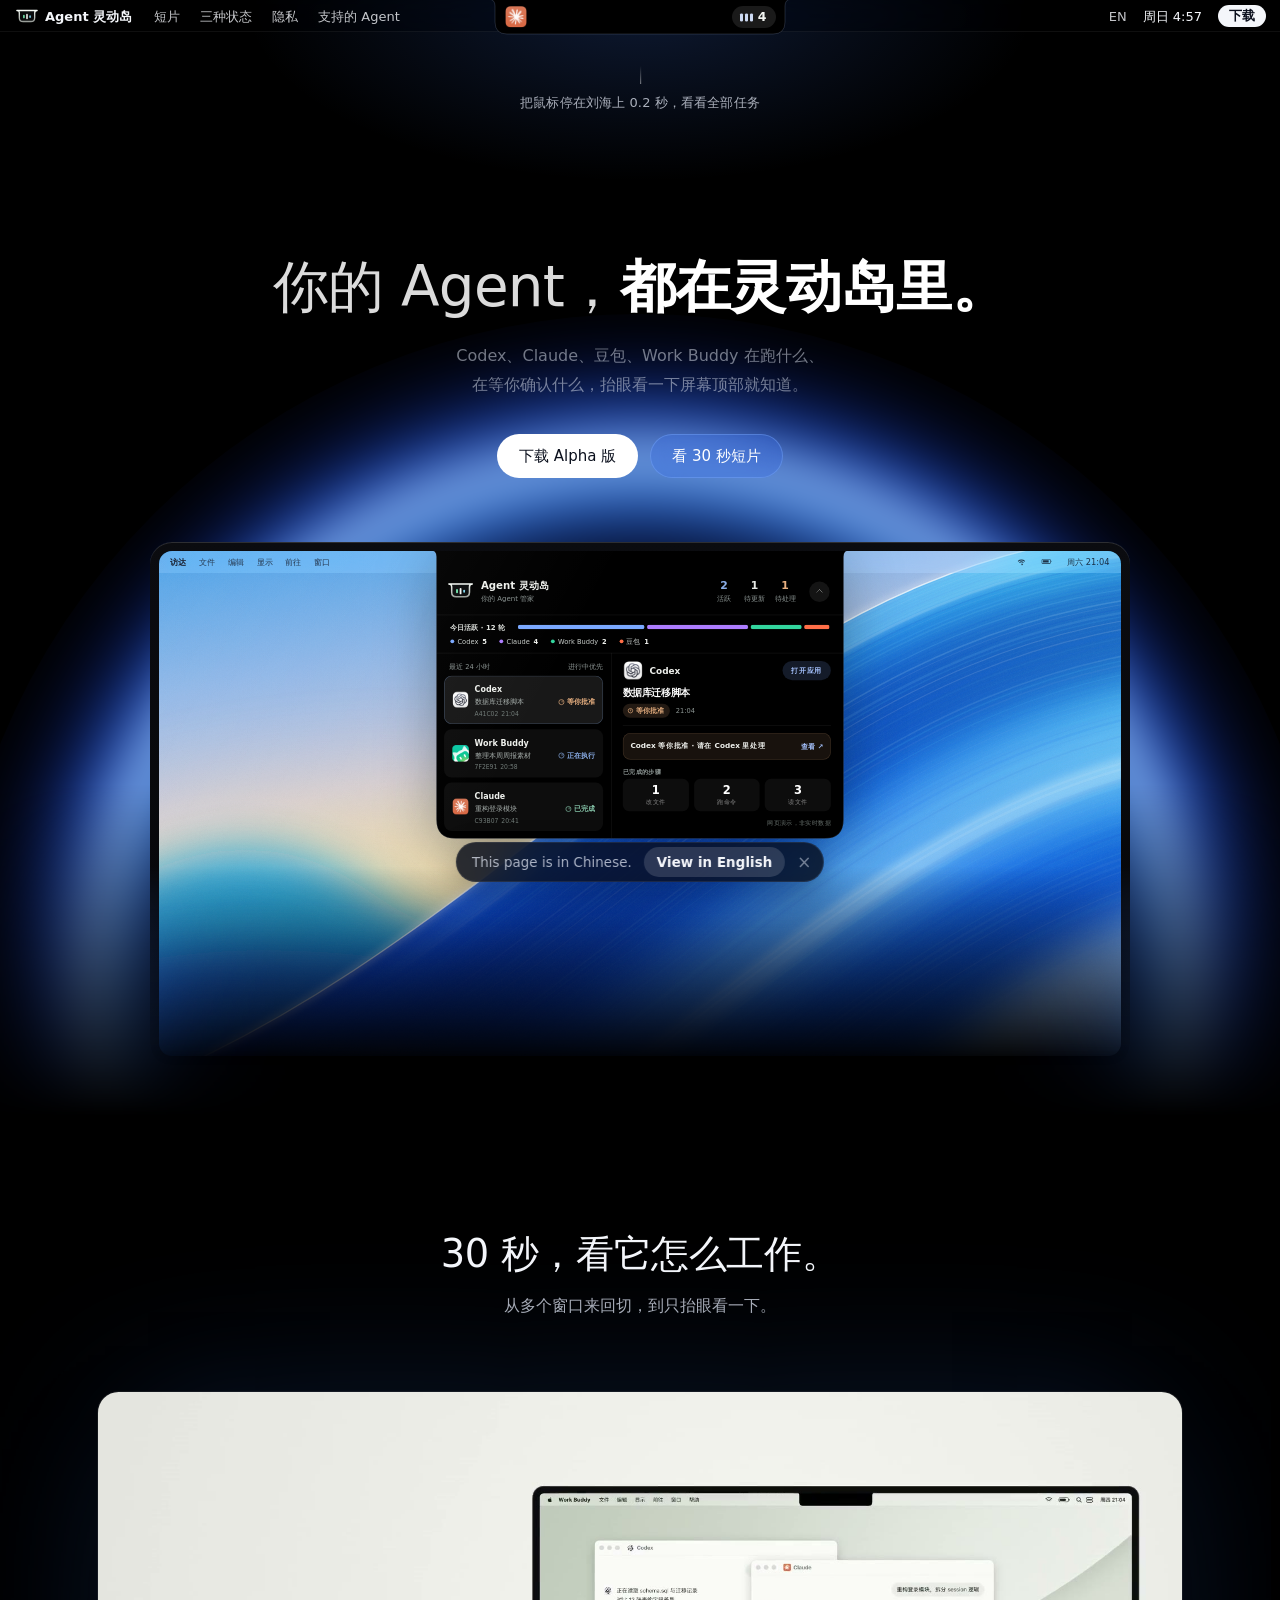
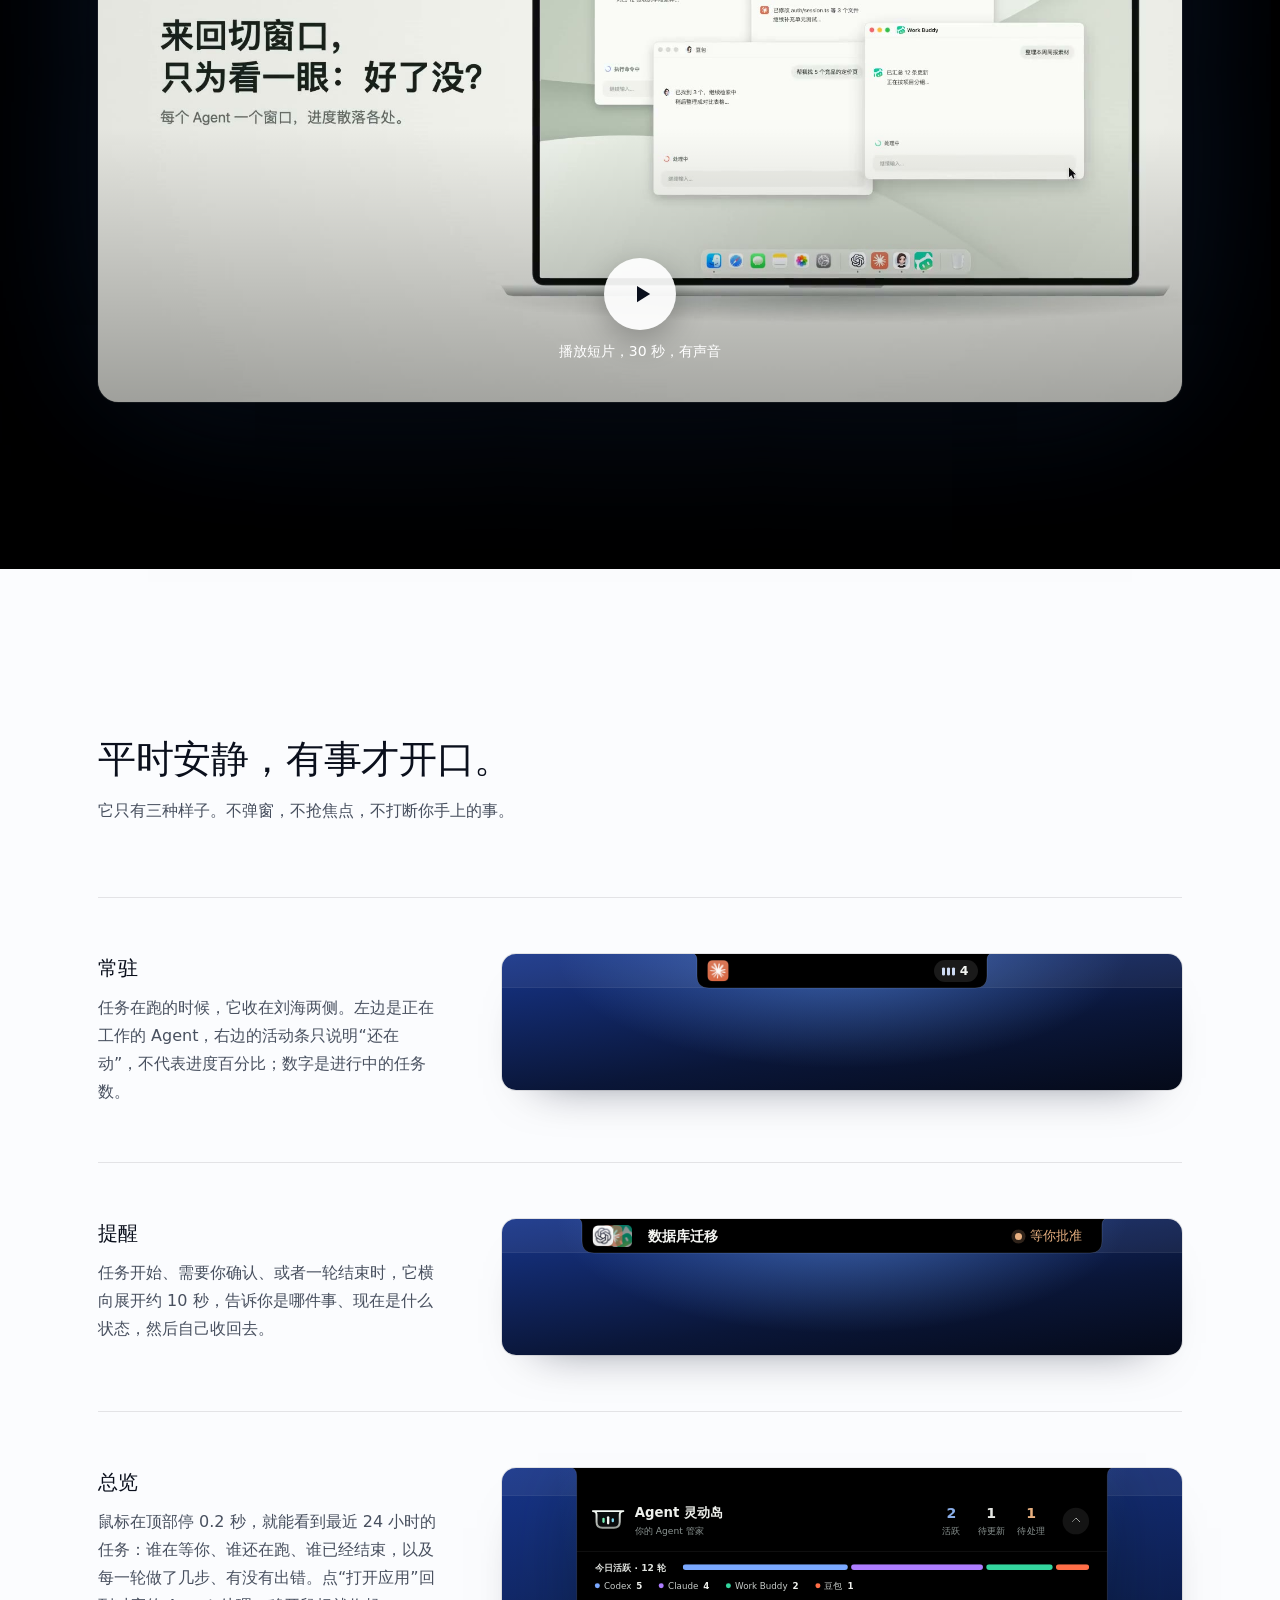
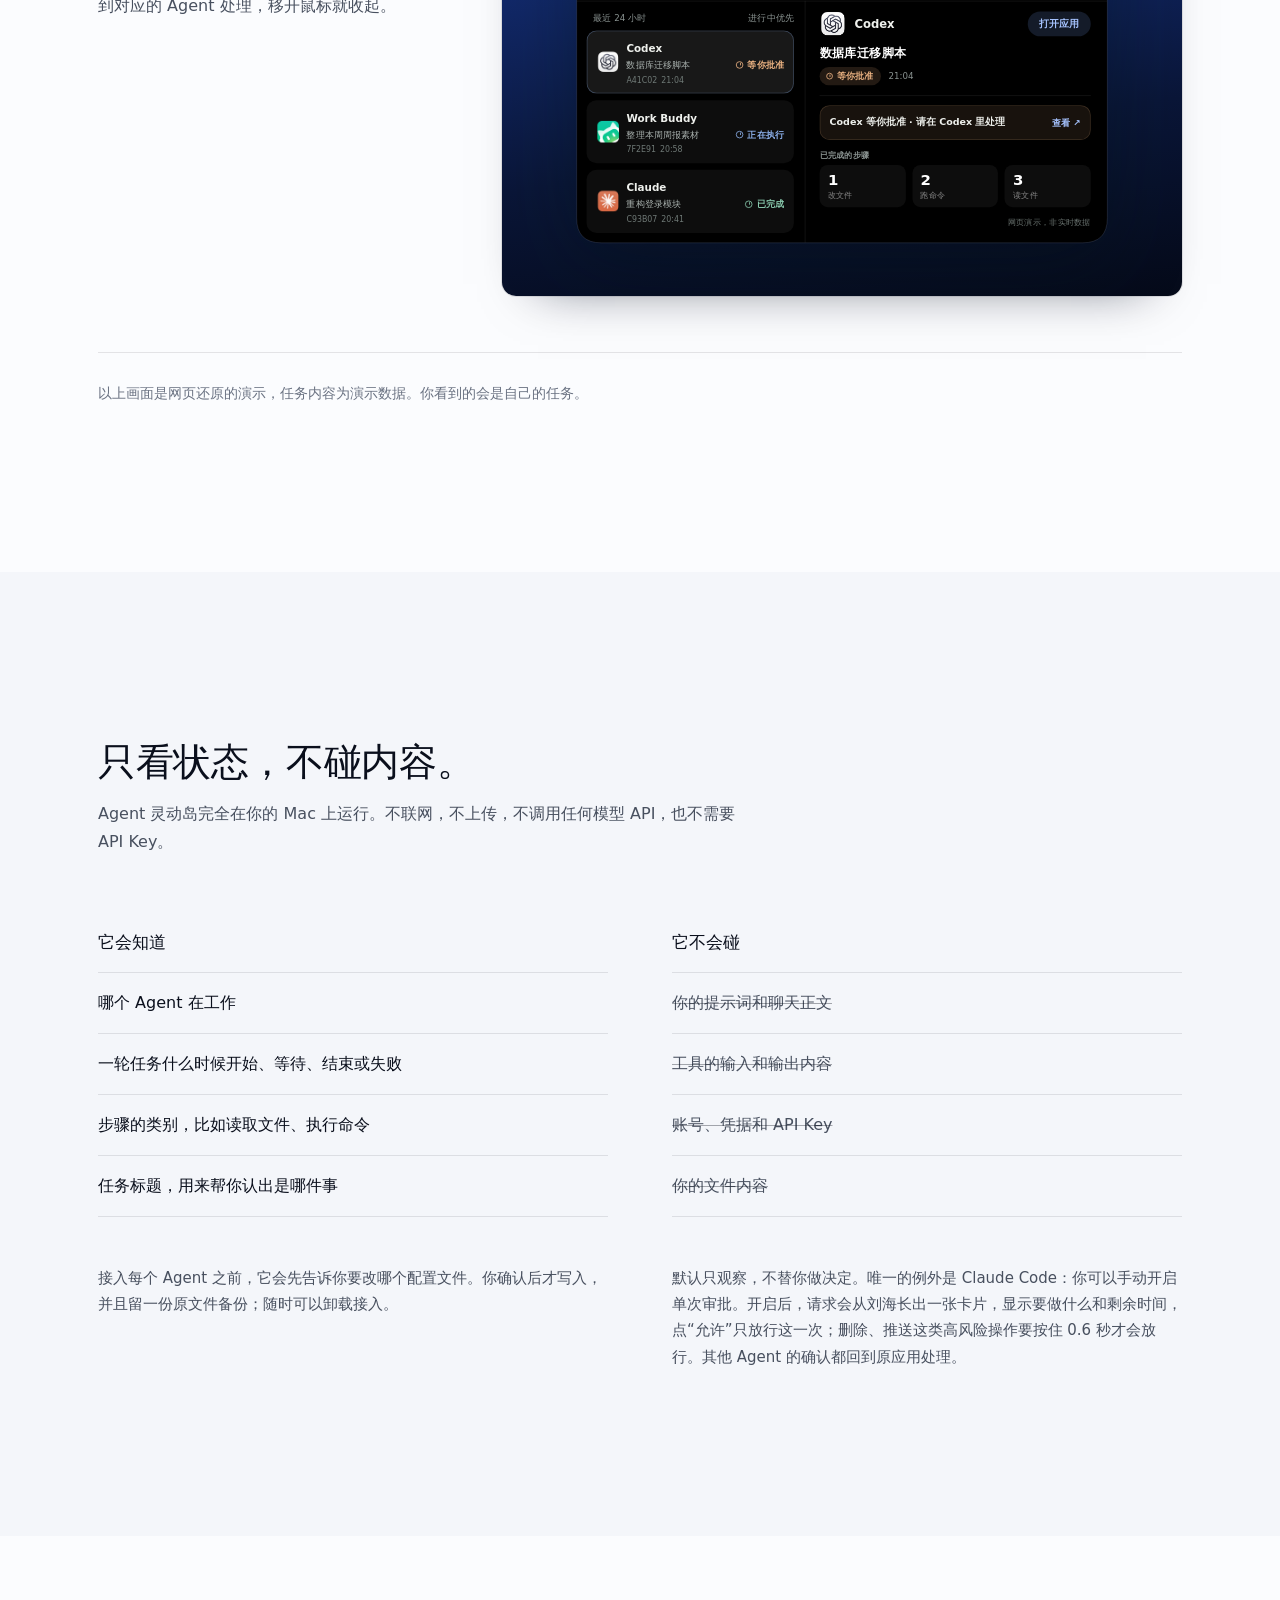
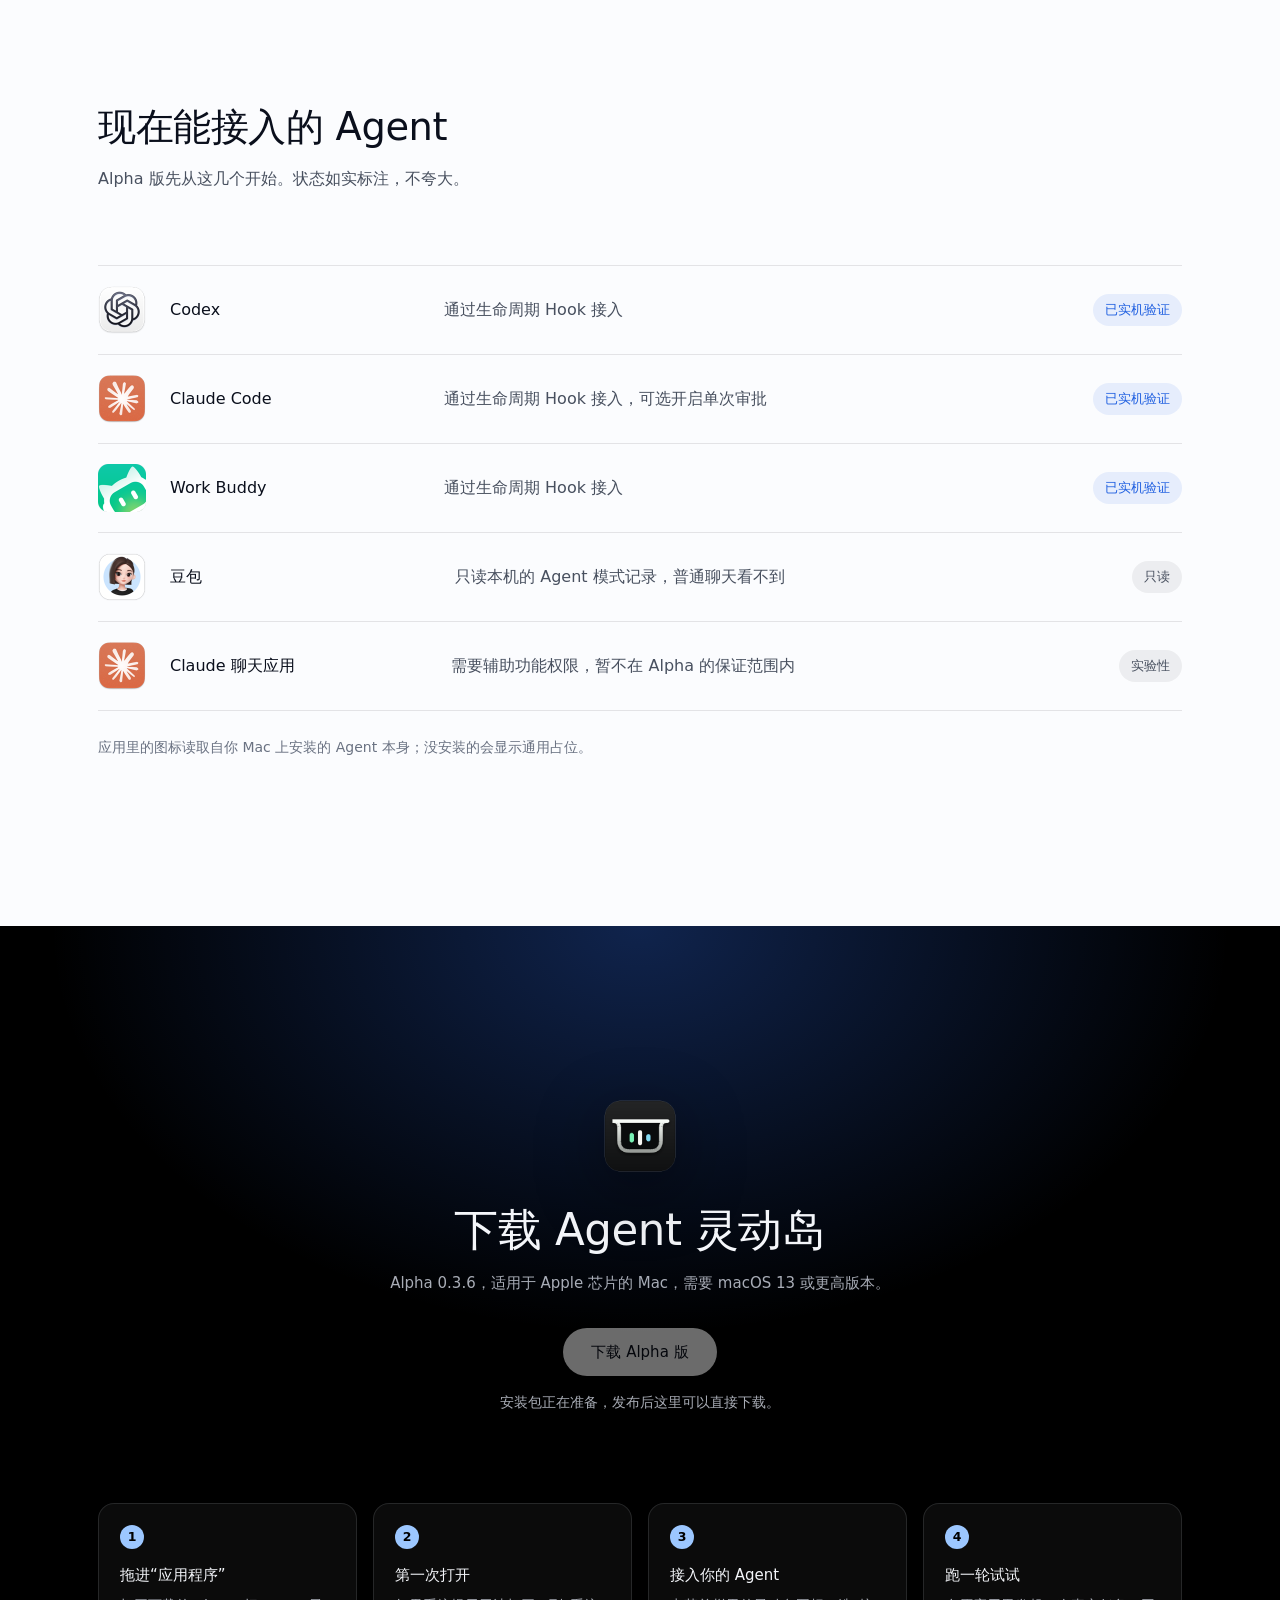
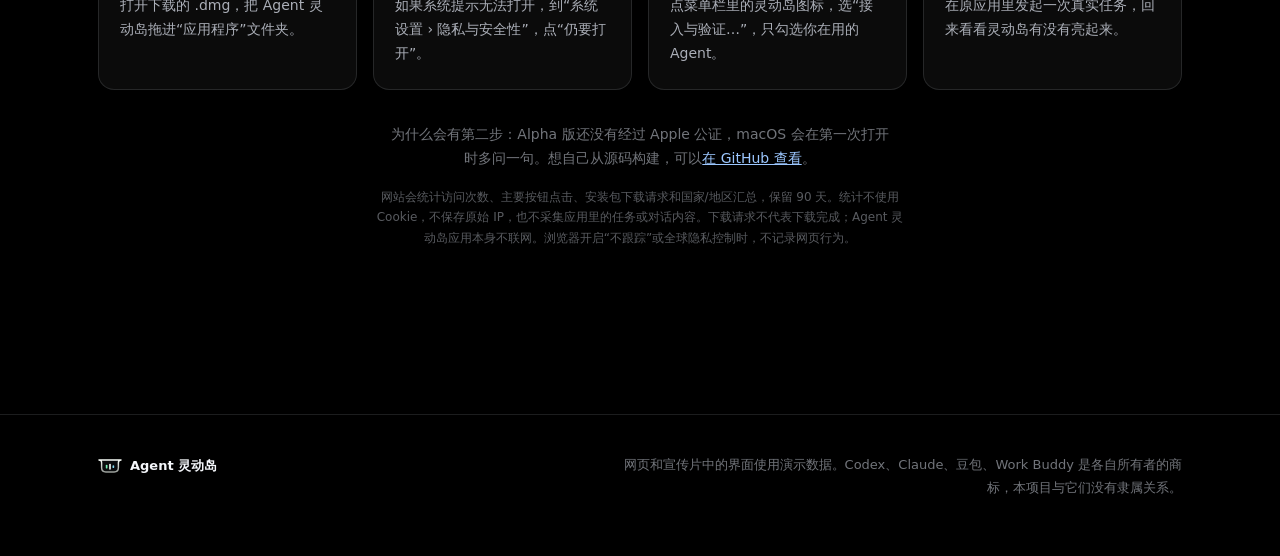
==== commit 130a717d: "release: 0.3.6 (app in English on non-Chinese systems)" ====
--- a/site/index.html
+++ b/site/index.html
@@ -37,7 +37,7 @@
   // Release links. The download button points at the dmg shipped next to this page
   // (injected by script/publish_site.sh); sourceUrl links back to the public repo.
   window.SITE = {
-    version: '0.3.5',
+    version: '0.3.6',
     dmgUrl: '',     // injected by publish_site.sh: download/<version>.dmg
     mirrorUrl: '',  // optional domestic mirror of the same file
     sourceUrl: 'https://github.com/Bill-Fei/agent-island'
@@ -314,7 +314,7 @@
     <div class="wrap">
       <img class="download-icon" src="media/app-icon.png" width="128" height="128" alt="">
       <h2 id="download-h">下载 Agent 灵动岛</h2>
-      <p class="download-meta">Alpha <span data-version>0.3.5</span>，适用于 Apple 芯片的 Mac，需要 macOS 13 或更高版本。</p>
+      <p class="download-meta">Alpha <span data-version>0.3.6</span>，适用于 Apple 芯片的 Mac，需要 macOS 13 或更高版本。</p>
       <div class="download-actions">
         <a class="btn btn-primary btn-lg" id="dmgLink" href="#download" data-download>下载 Alpha 版</a>
         <a class="btn btn-glass btn-lg" id="mirrorLink" href="#download" hidden>国内镜像下载</a>
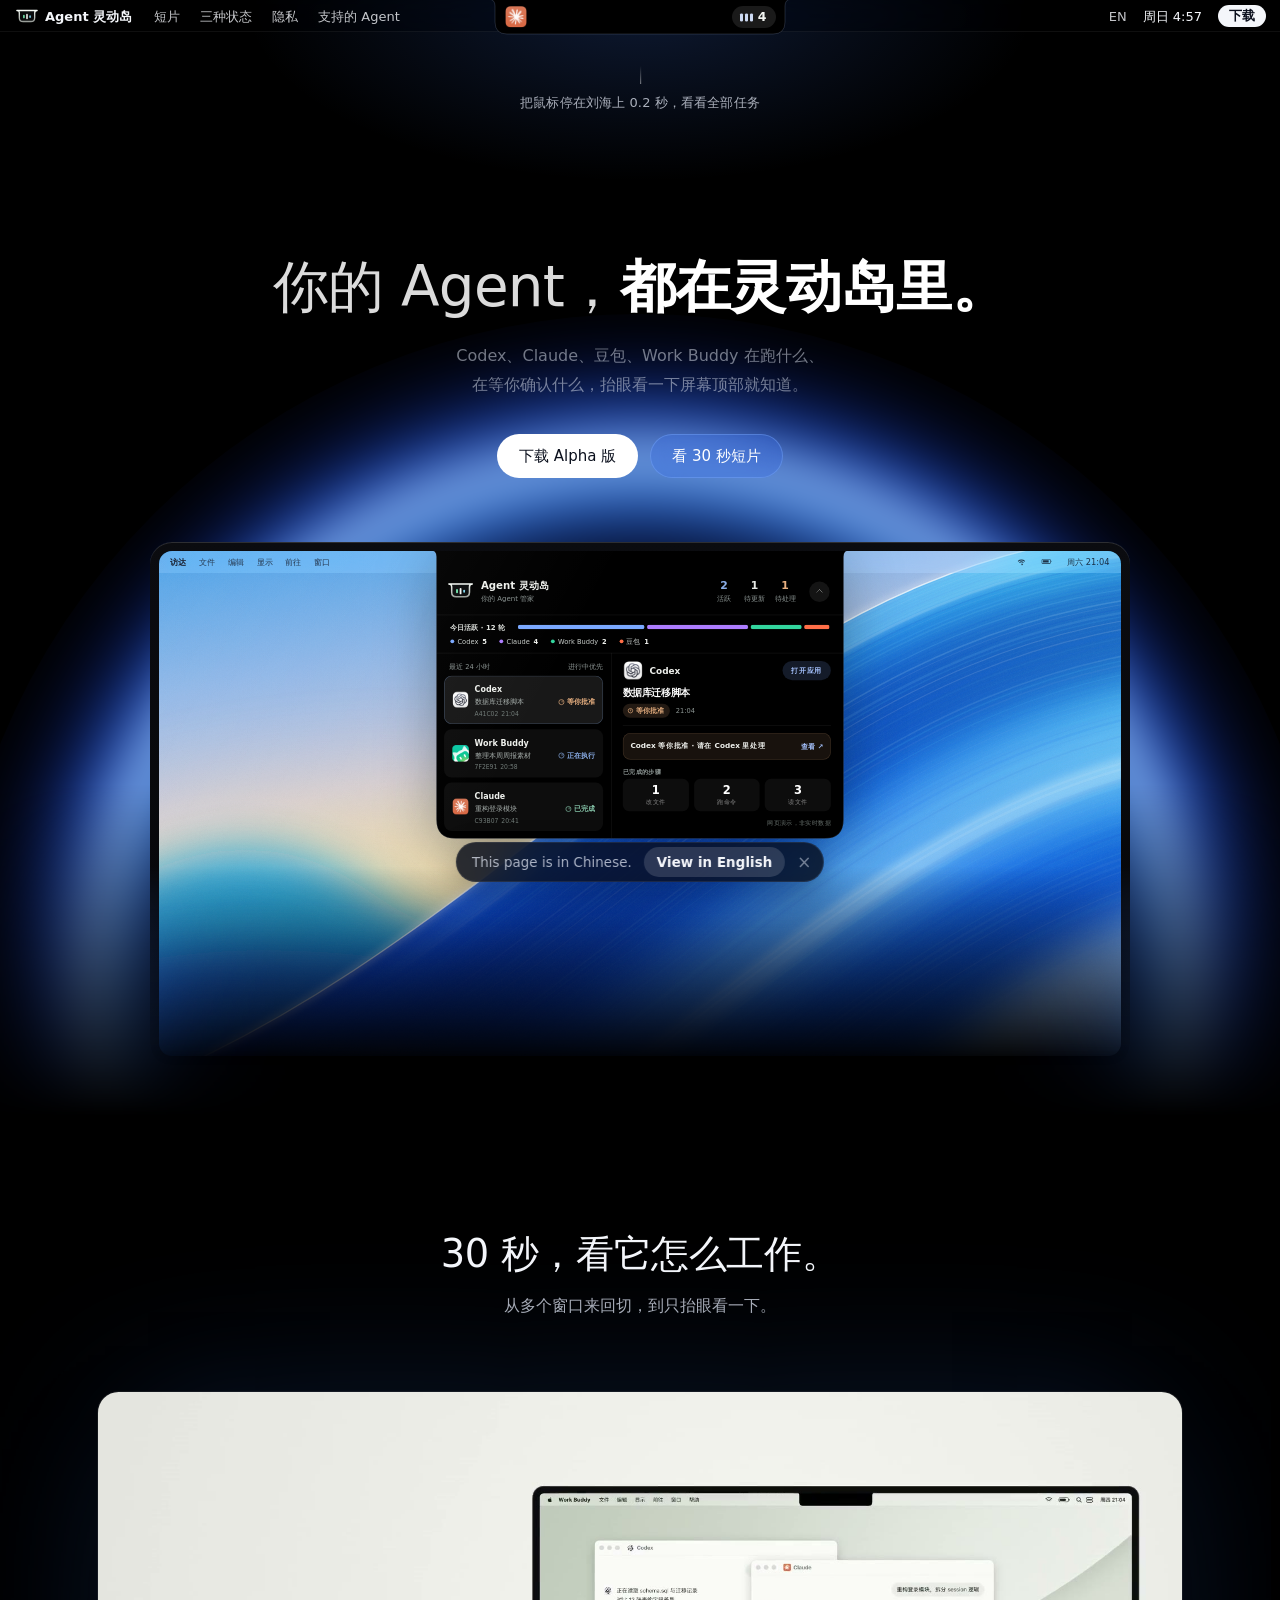
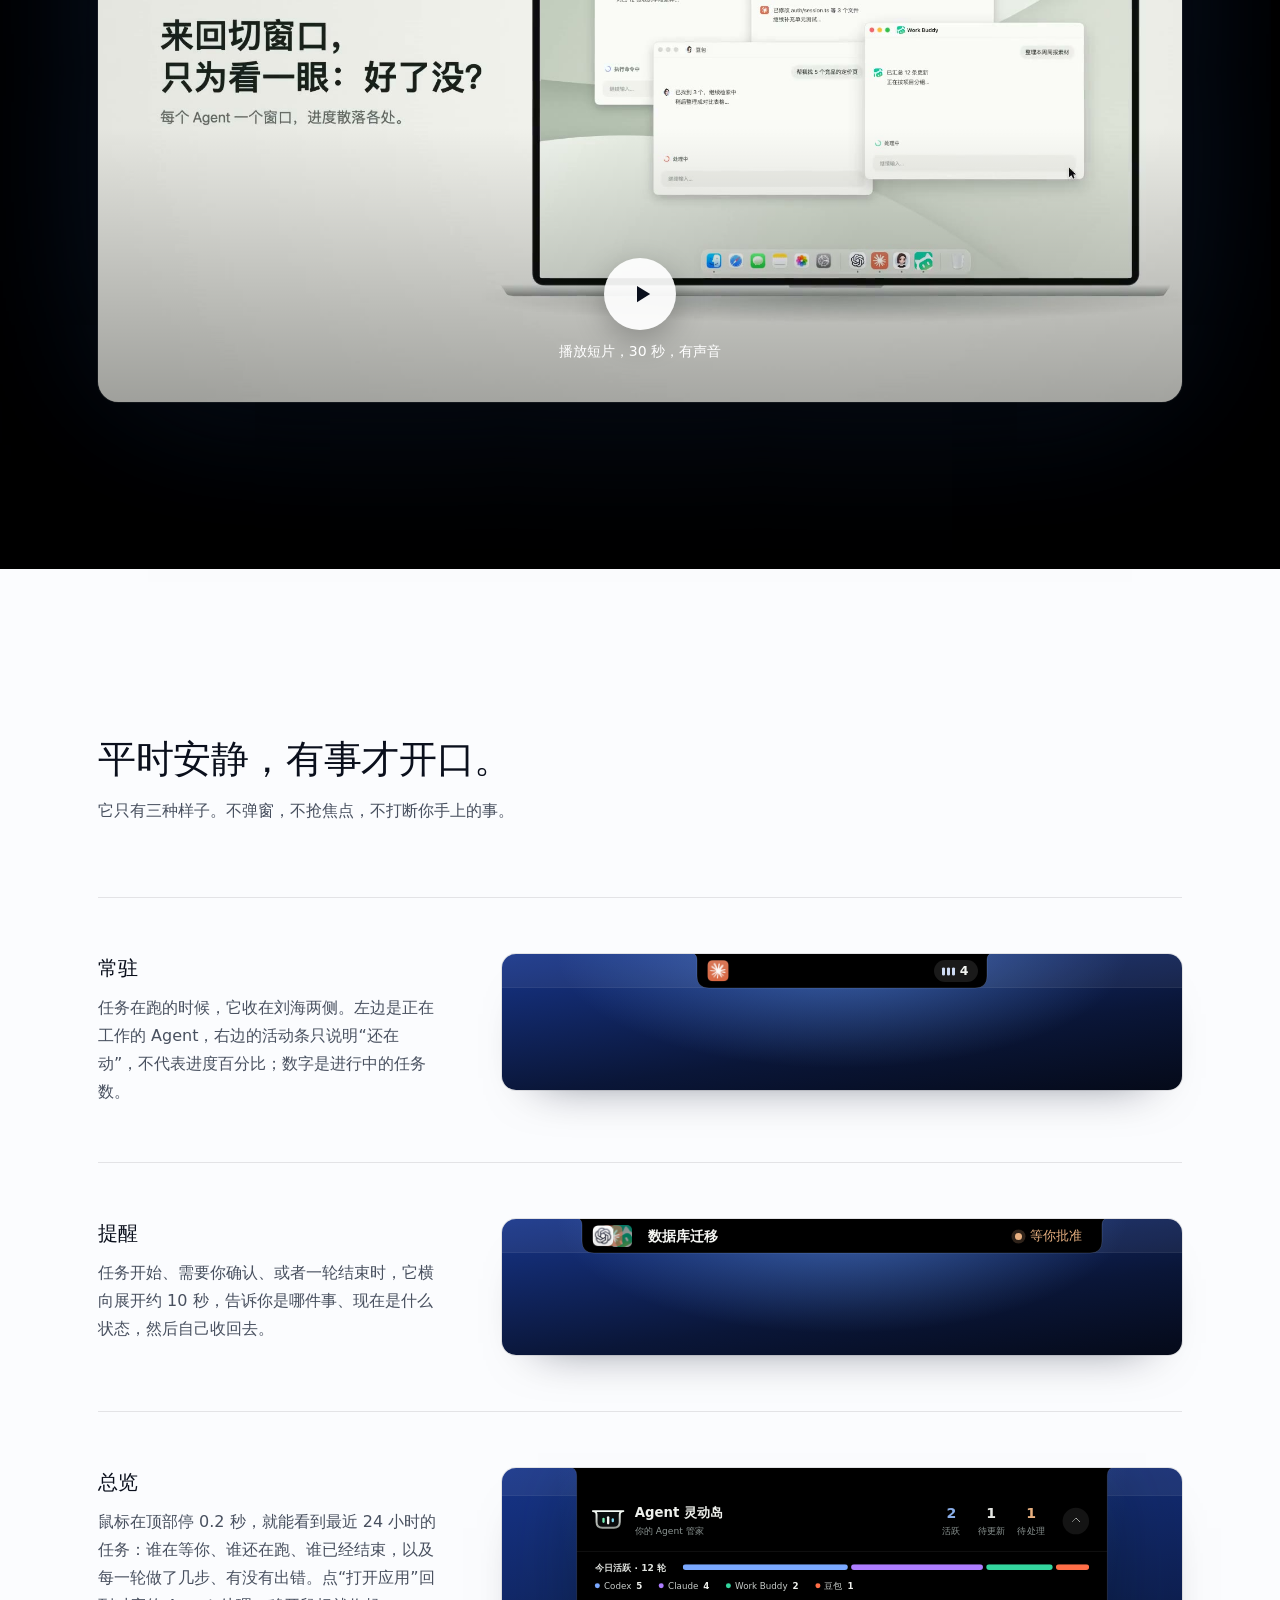
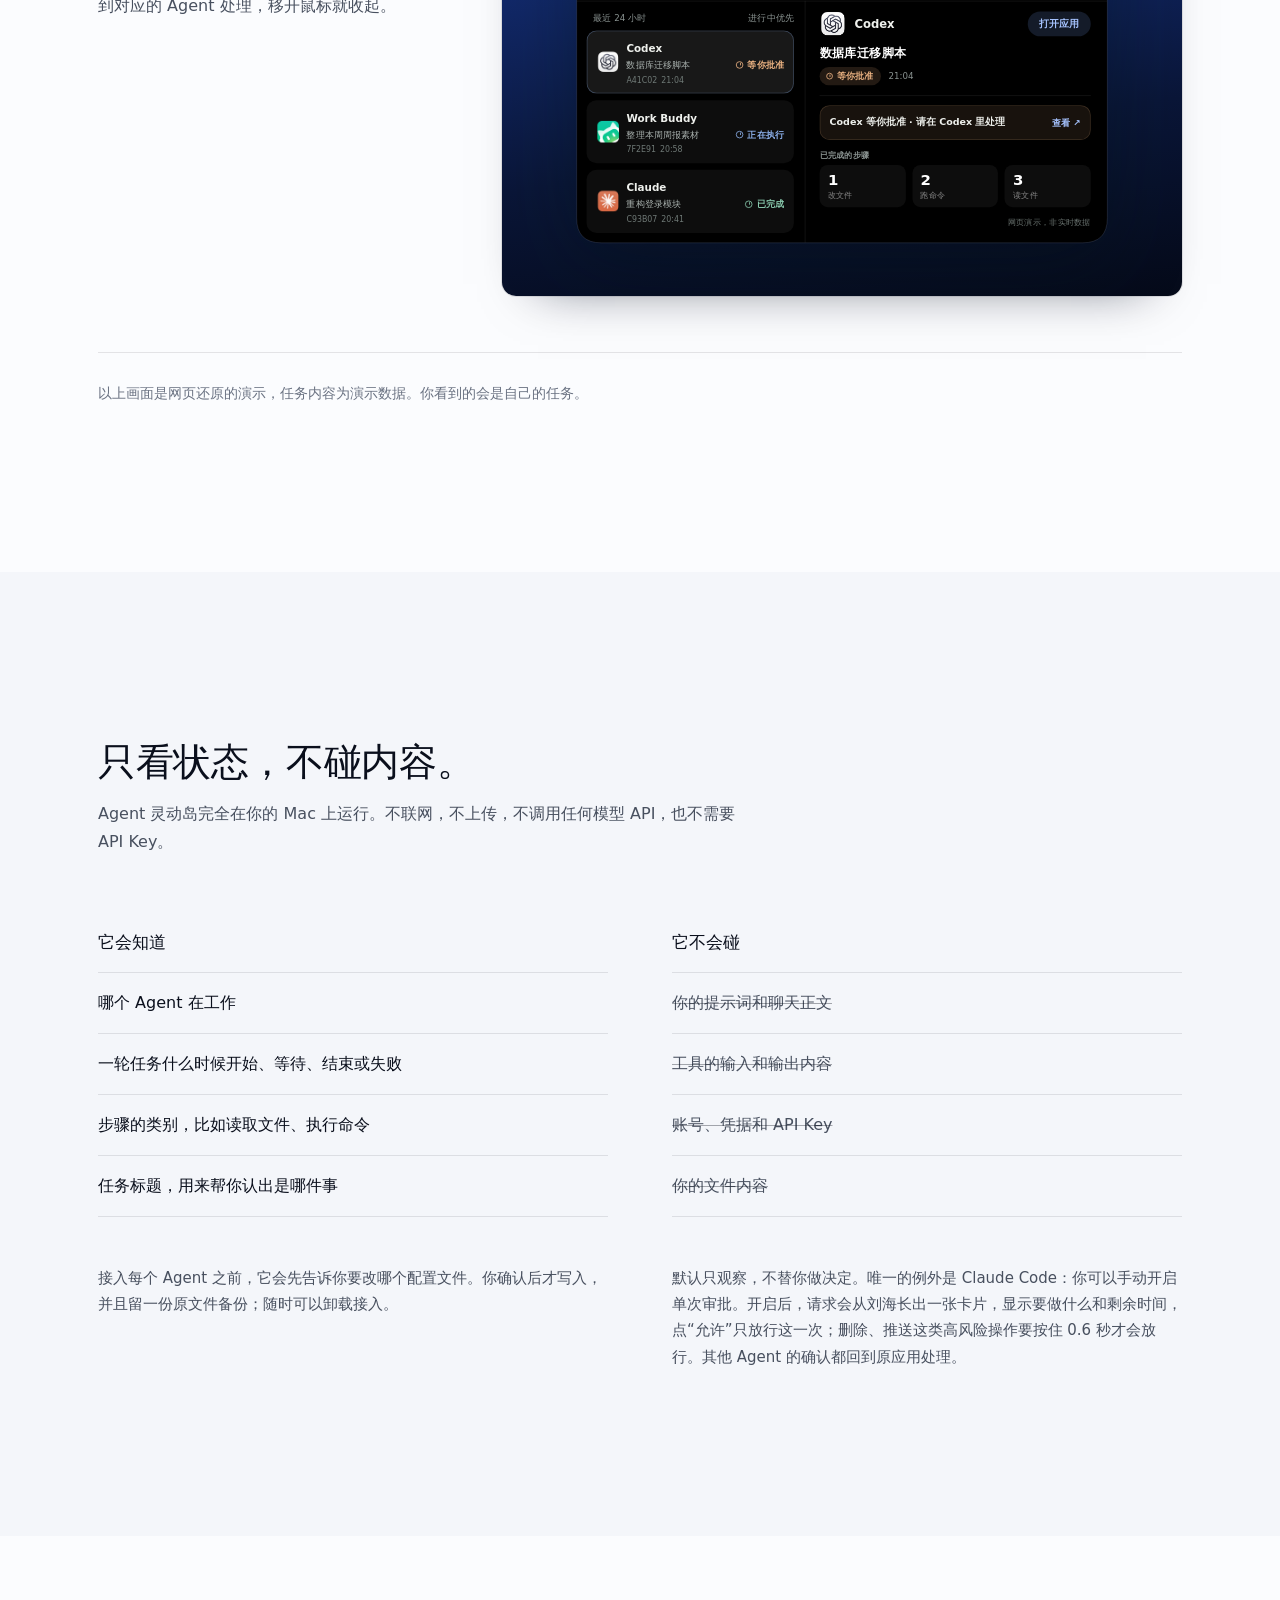
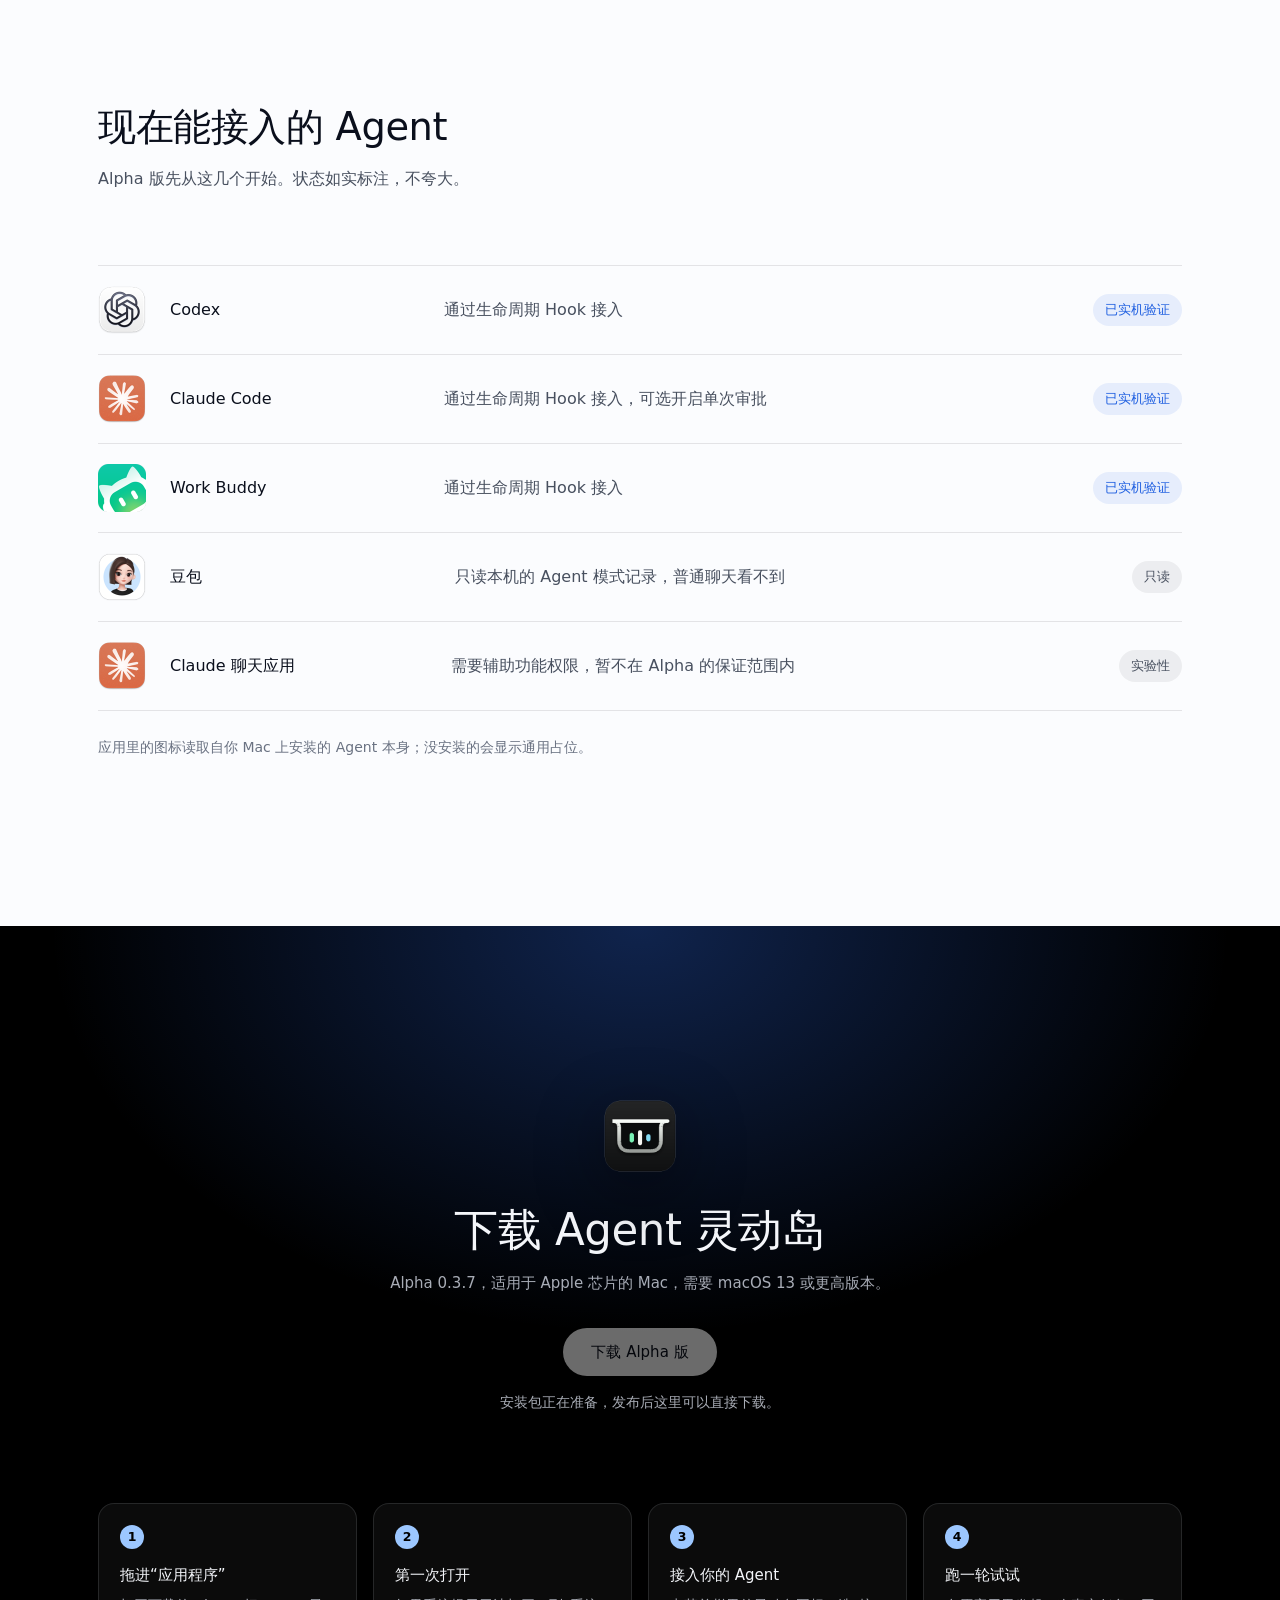
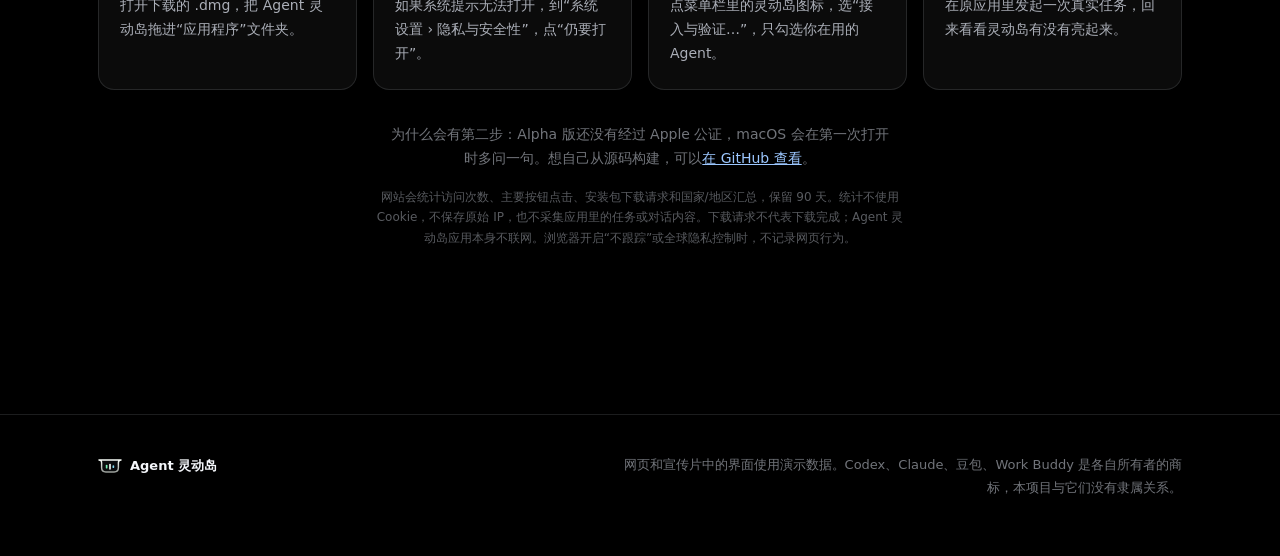
==== commit fe3a46b1: "release: 0.3.7 (bundled fallback icons for the four agents)" ====
--- a/site/index.html
+++ b/site/index.html
@@ -37,7 +37,7 @@
   // Release links. The download button points at the dmg shipped next to this page
   // (injected by script/publish_site.sh); sourceUrl links back to the public repo.
   window.SITE = {
-    version: '0.3.6',
+    version: '0.3.7',
     dmgUrl: '',     // injected by publish_site.sh: download/<version>.dmg
     mirrorUrl: '',  // optional domestic mirror of the same file
     sourceUrl: 'https://github.com/Bill-Fei/agent-island'
@@ -314,7 +314,7 @@
     <div class="wrap">
       <img class="download-icon" src="media/app-icon.png" width="128" height="128" alt="">
       <h2 id="download-h">下载 Agent 灵动岛</h2>
-      <p class="download-meta">Alpha <span data-version>0.3.6</span>，适用于 Apple 芯片的 Mac，需要 macOS 13 或更高版本。</p>
+      <p class="download-meta">Alpha <span data-version>0.3.7</span>，适用于 Apple 芯片的 Mac，需要 macOS 13 或更高版本。</p>
       <div class="download-actions">
         <a class="btn btn-primary btn-lg" id="dmgLink" href="#download" data-download>下载 Alpha 版</a>
         <a class="btn btn-glass btn-lg" id="mirrorLink" href="#download" hidden>国内镜像下载</a>
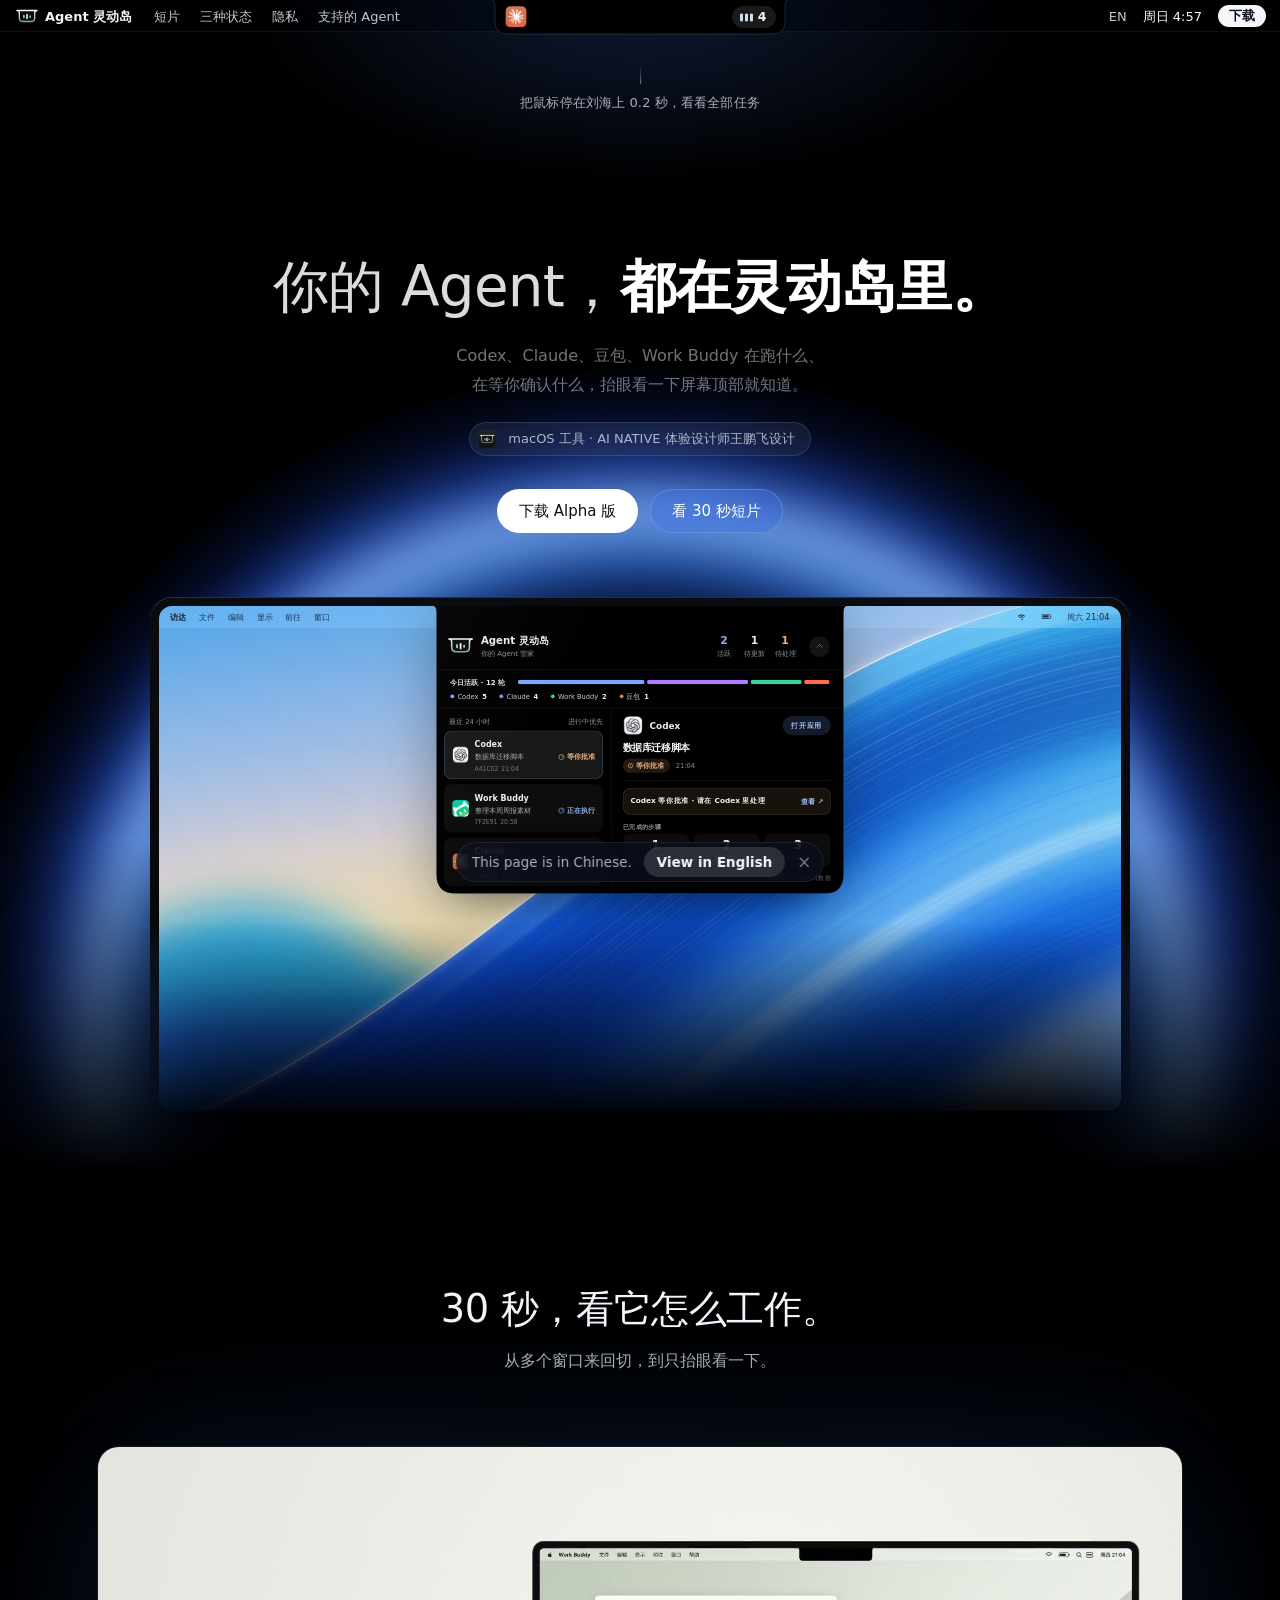
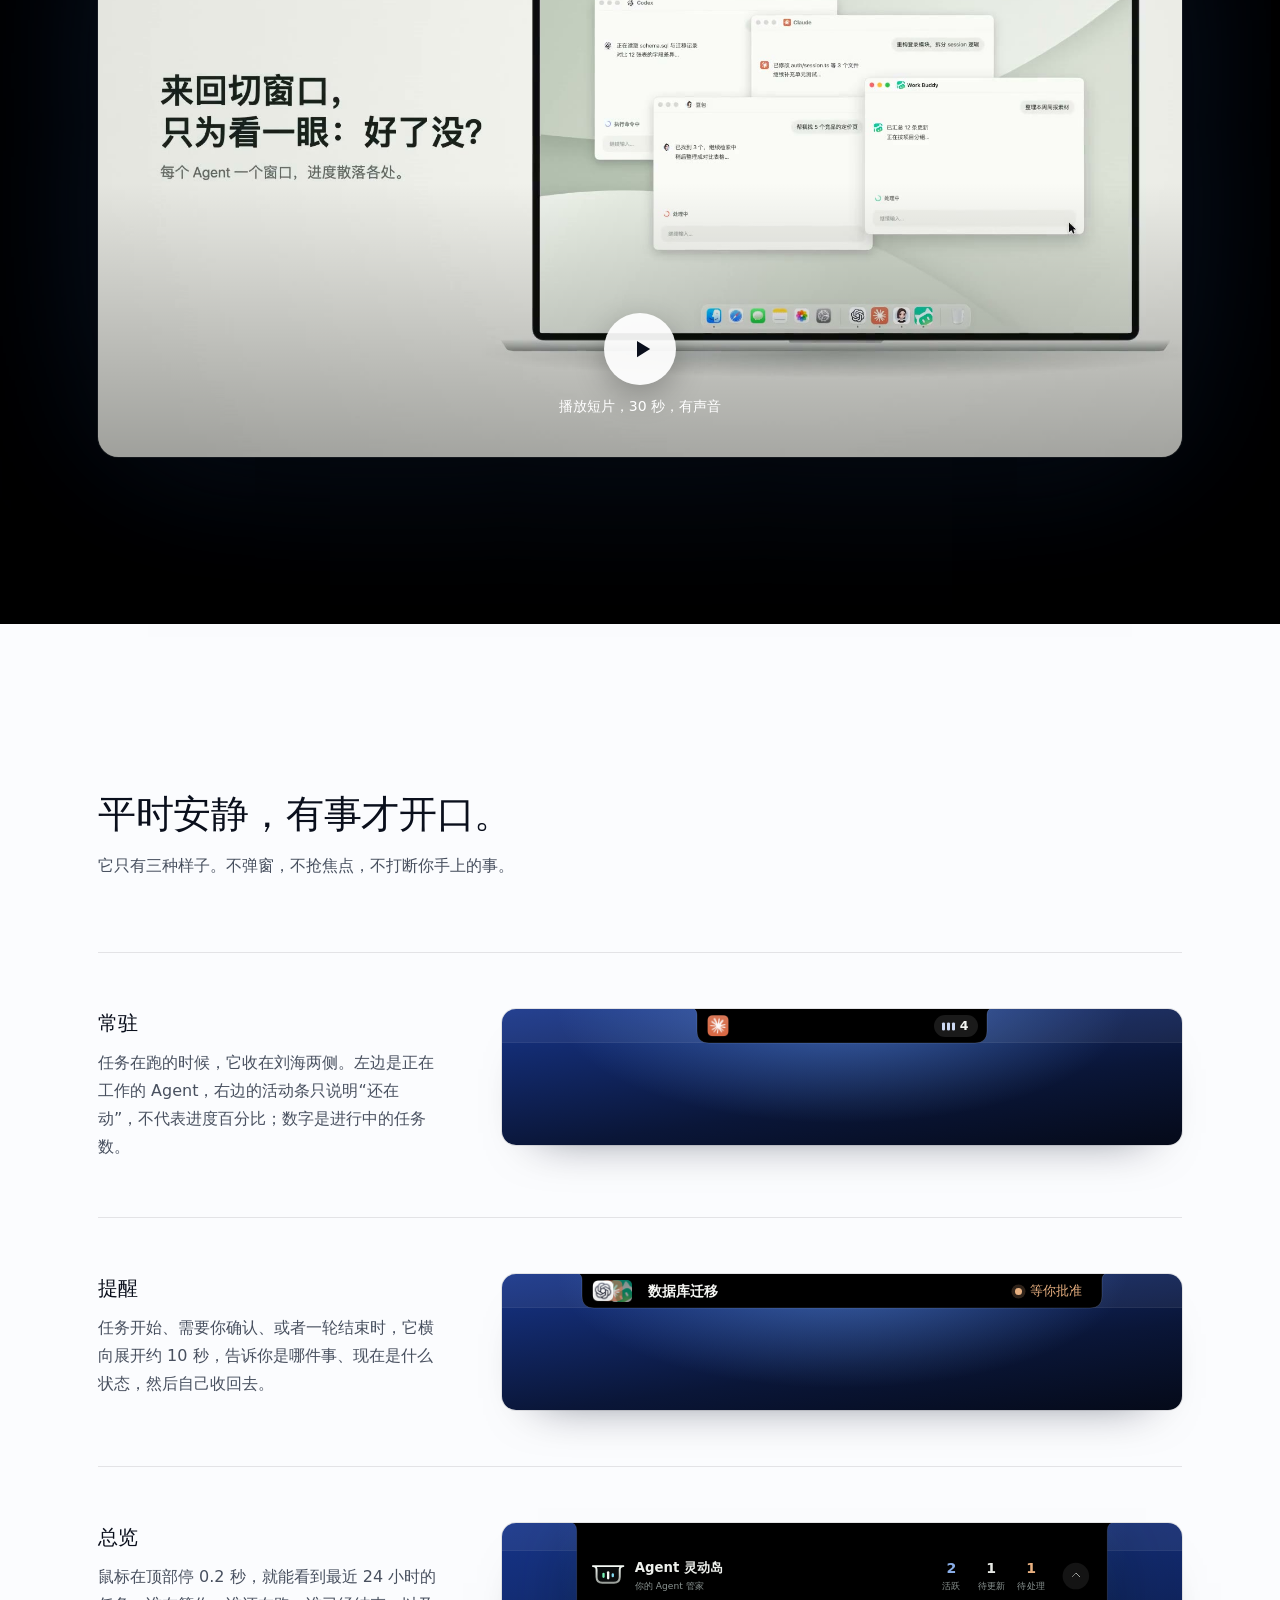
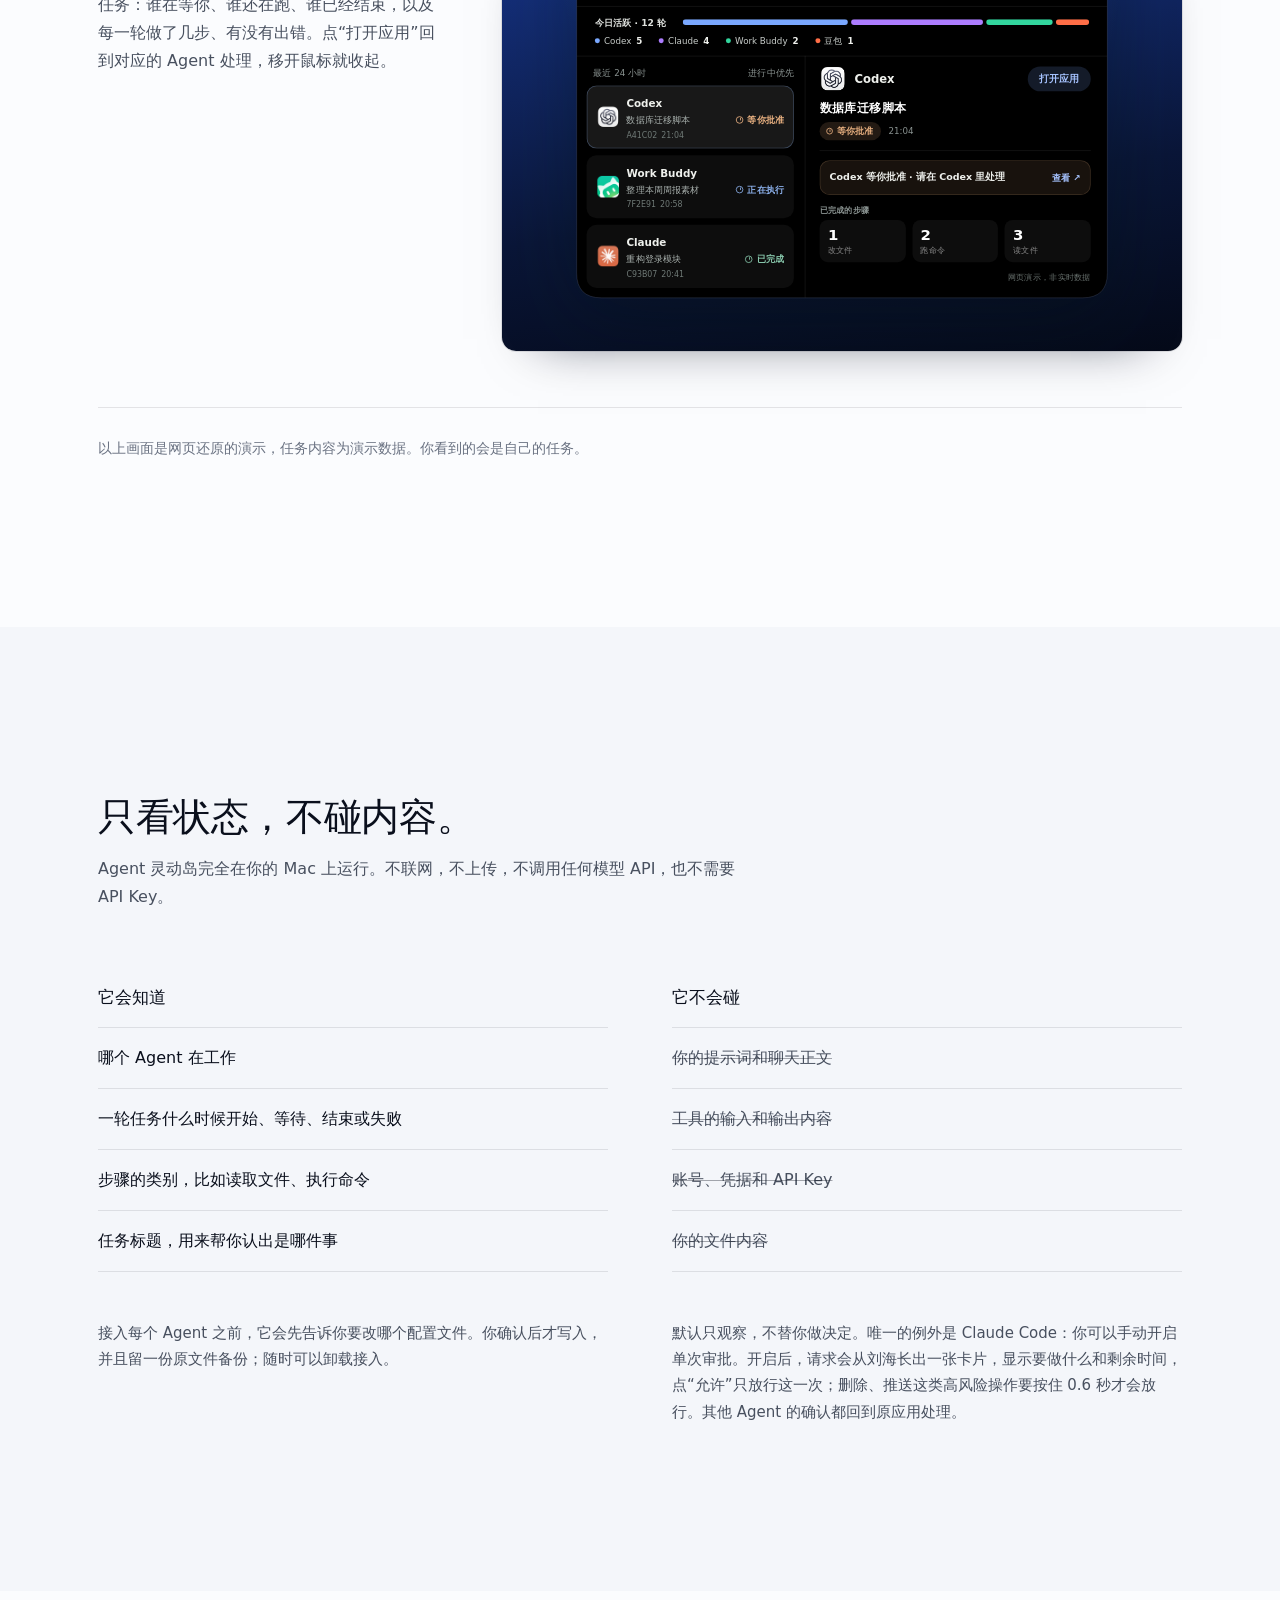
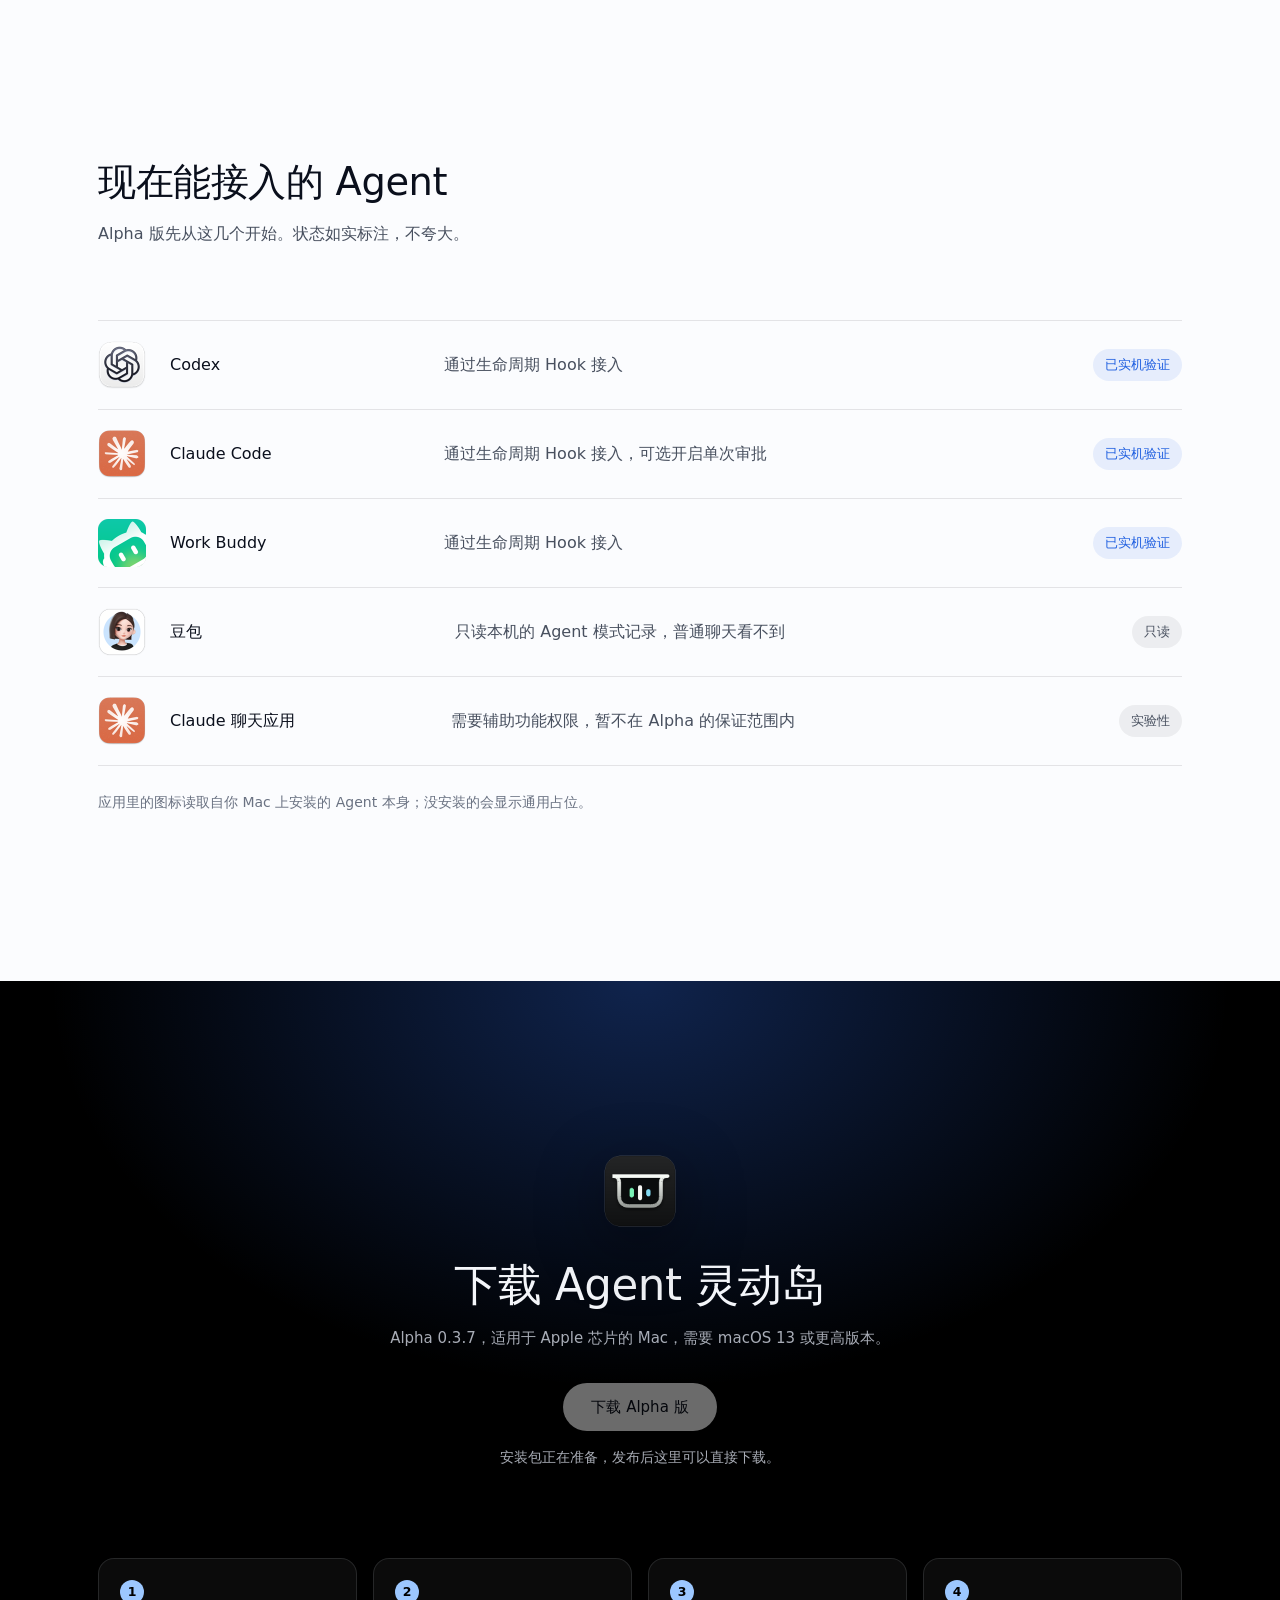
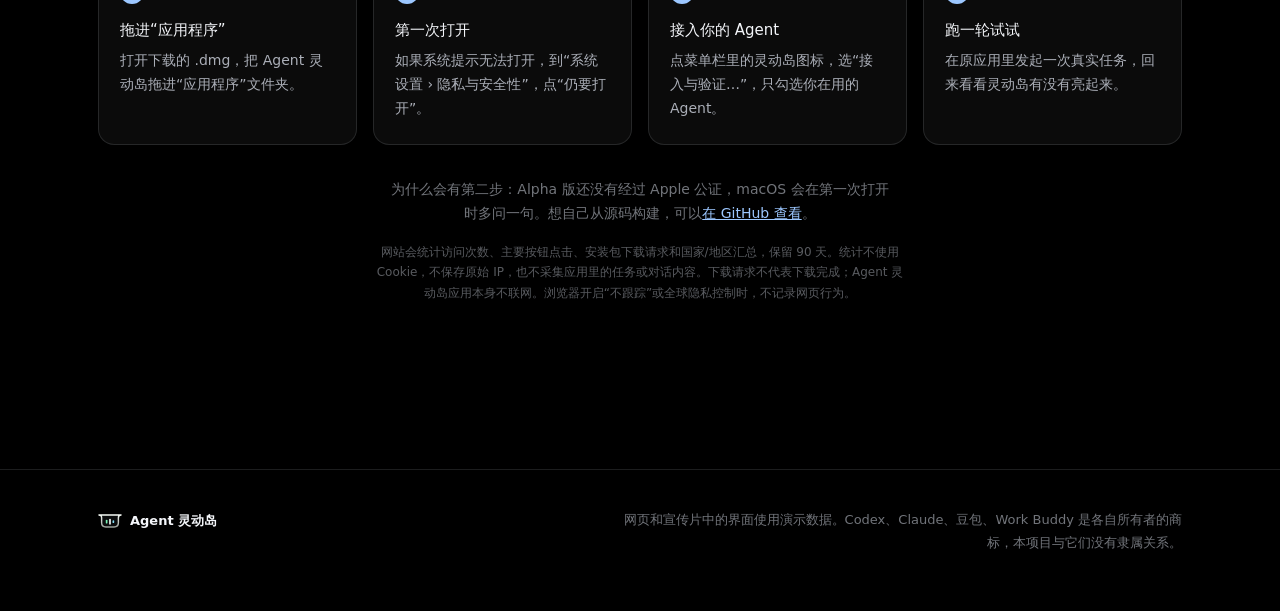
==== commit 1aff7502: "site: add author credit pill under the hero lede" ====
--- a/site/index.html
+++ b/site/index.html
@@ -168,6 +168,7 @@
     <div class="hero-copy wrap">
       <h1><span class="nw h1-thin">你的 Agent，</span><span class="nw h1-bold">都在灵动岛里。</span></h1>
       <p class="hero-lede">Codex、Claude、豆包、<span class="nw">Work Buddy</span> <span class="nw">在跑什么、</span><span class="nw">在等你确认什么，</span><wbr>抬眼看一下屏幕顶部就知道。</p>
+      <p class="hero-credit"><img src="media/app-icon.png" alt="" width="22" height="22" />macOS 工具 · AI NATIVE 体验设计师王鹏飞设计</p>
       <div class="hero-actions">
         <a class="btn btn-primary" href="#download" data-download>下载 Alpha 版</a>
         <a class="btn btn-glass" href="#film">看 30 秒短片</a>
--- a/site/style.css
+++ b/site/style.css
@@ -368,7 +368,16 @@
   font-size: clamp(15.5px, 1.25vw, 17.5px); line-height: 1.8; color: var(--on3);
   text-wrap: balance;
 }
-.hero-actions { display: flex; flex-wrap: wrap; justify-content: center; gap: 12px; margin-top: 34px; }
+/* Author credit: a quiet glass pill between the lede and the buttons. */
+.hero-credit {
+  display: inline-flex; align-items: center; gap: 10px; margin: 22px auto 0;
+  padding: 6px 16px 6px 7px; border-radius: 999px;
+  font-size: 13px; line-height: 1.4; color: var(--on2);
+  background: rgba(255, 255, 255, .06); box-shadow: inset 0 0 0 1px var(--line-on);
+  -webkit-backdrop-filter: blur(14px); backdrop-filter: blur(14px);
+}
+.hero-credit img { width: 22px; height: 22px; border-radius: 6px; flex: none; }
+.hero-actions { display: flex; flex-wrap: wrap; justify-content: center; gap: 12px; margin-top: 30px; }
 .hero-actions .btn { height: 44px; padding: 0 22px; font-size: 15px; }
 .nw { white-space: nowrap; }
 
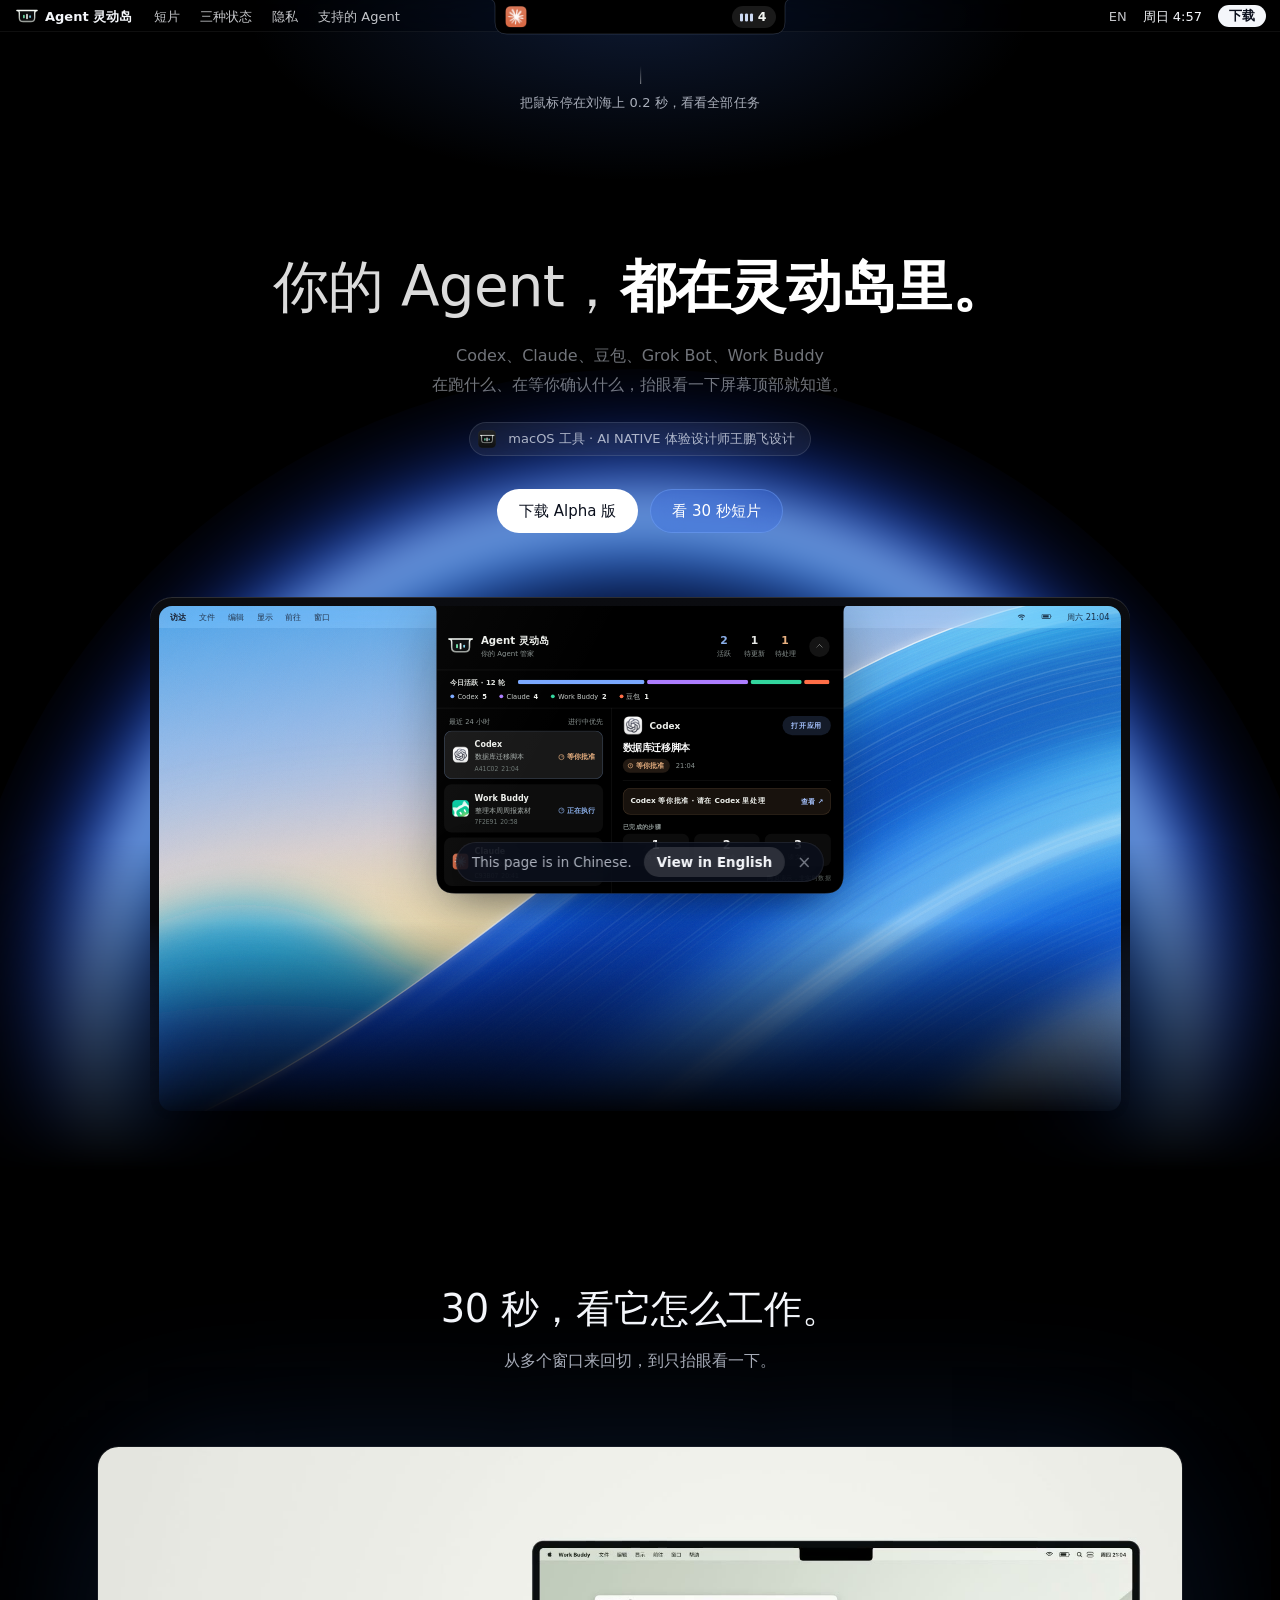
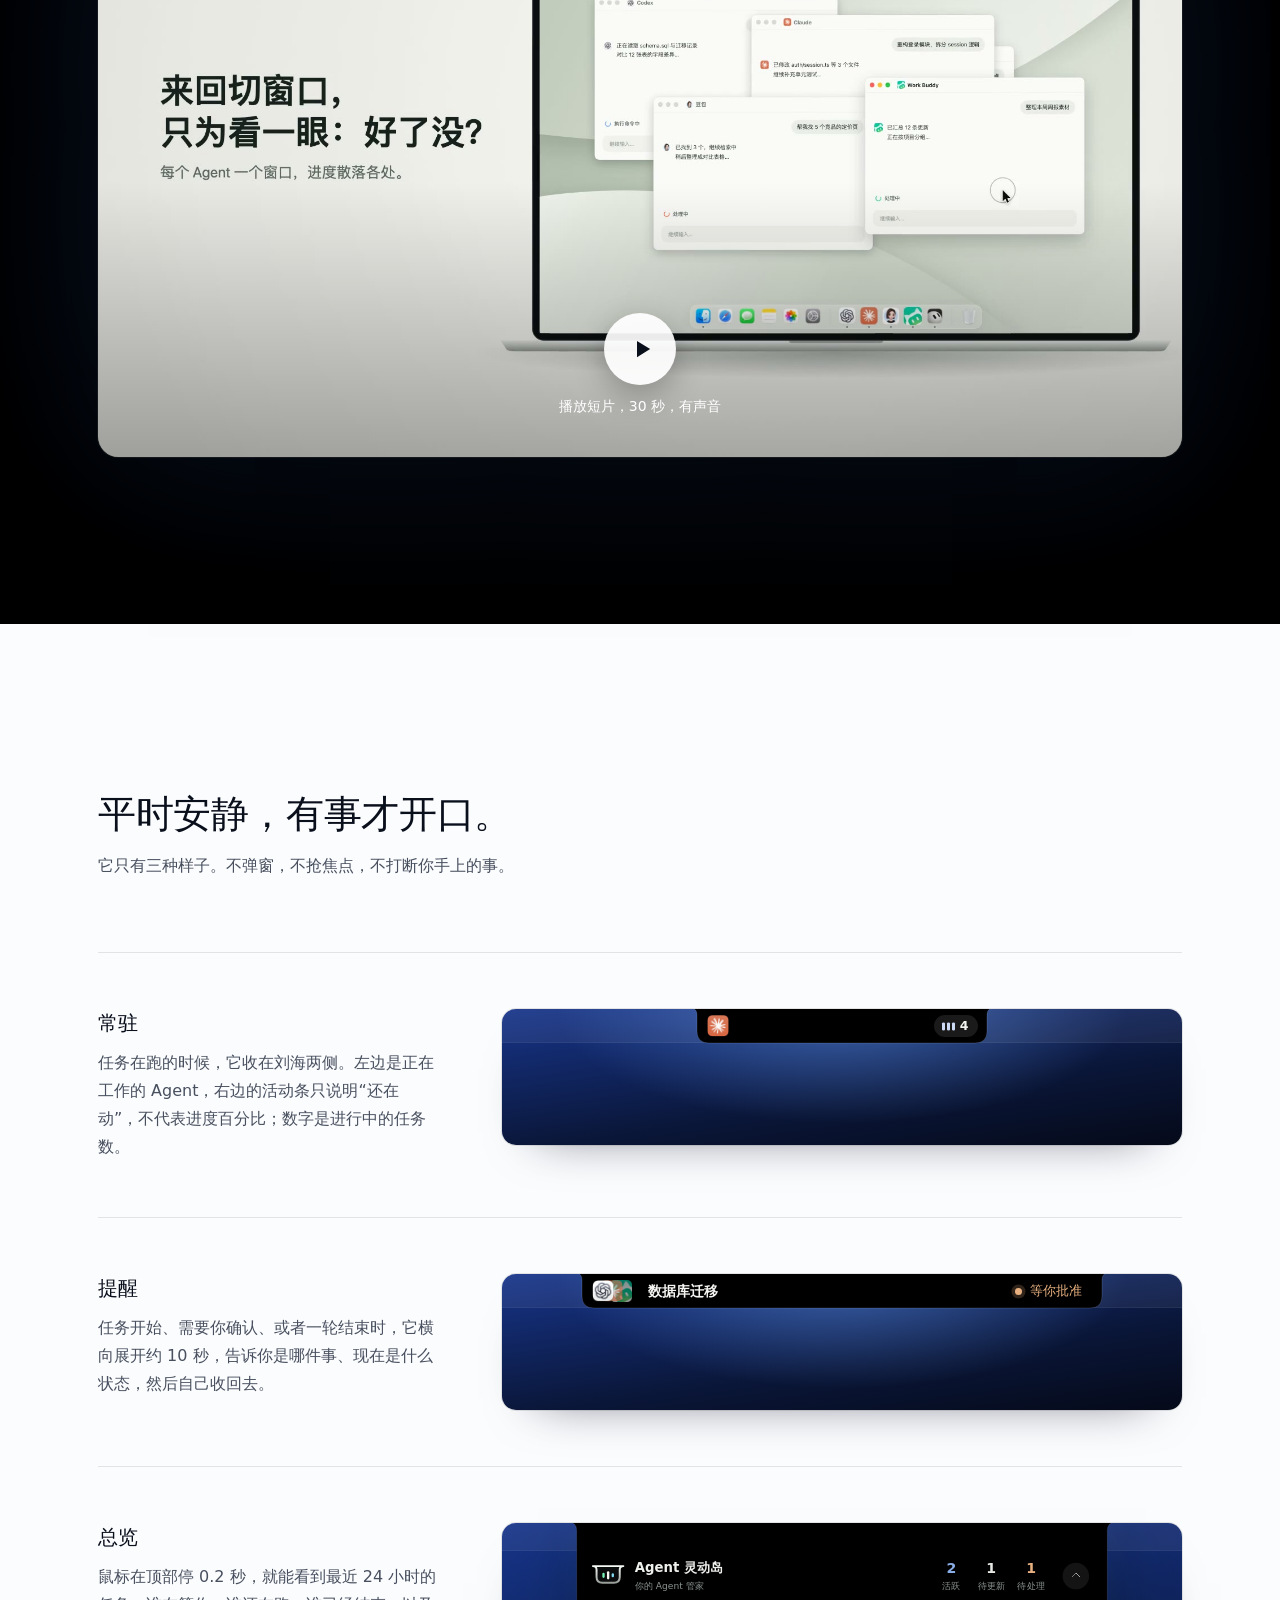
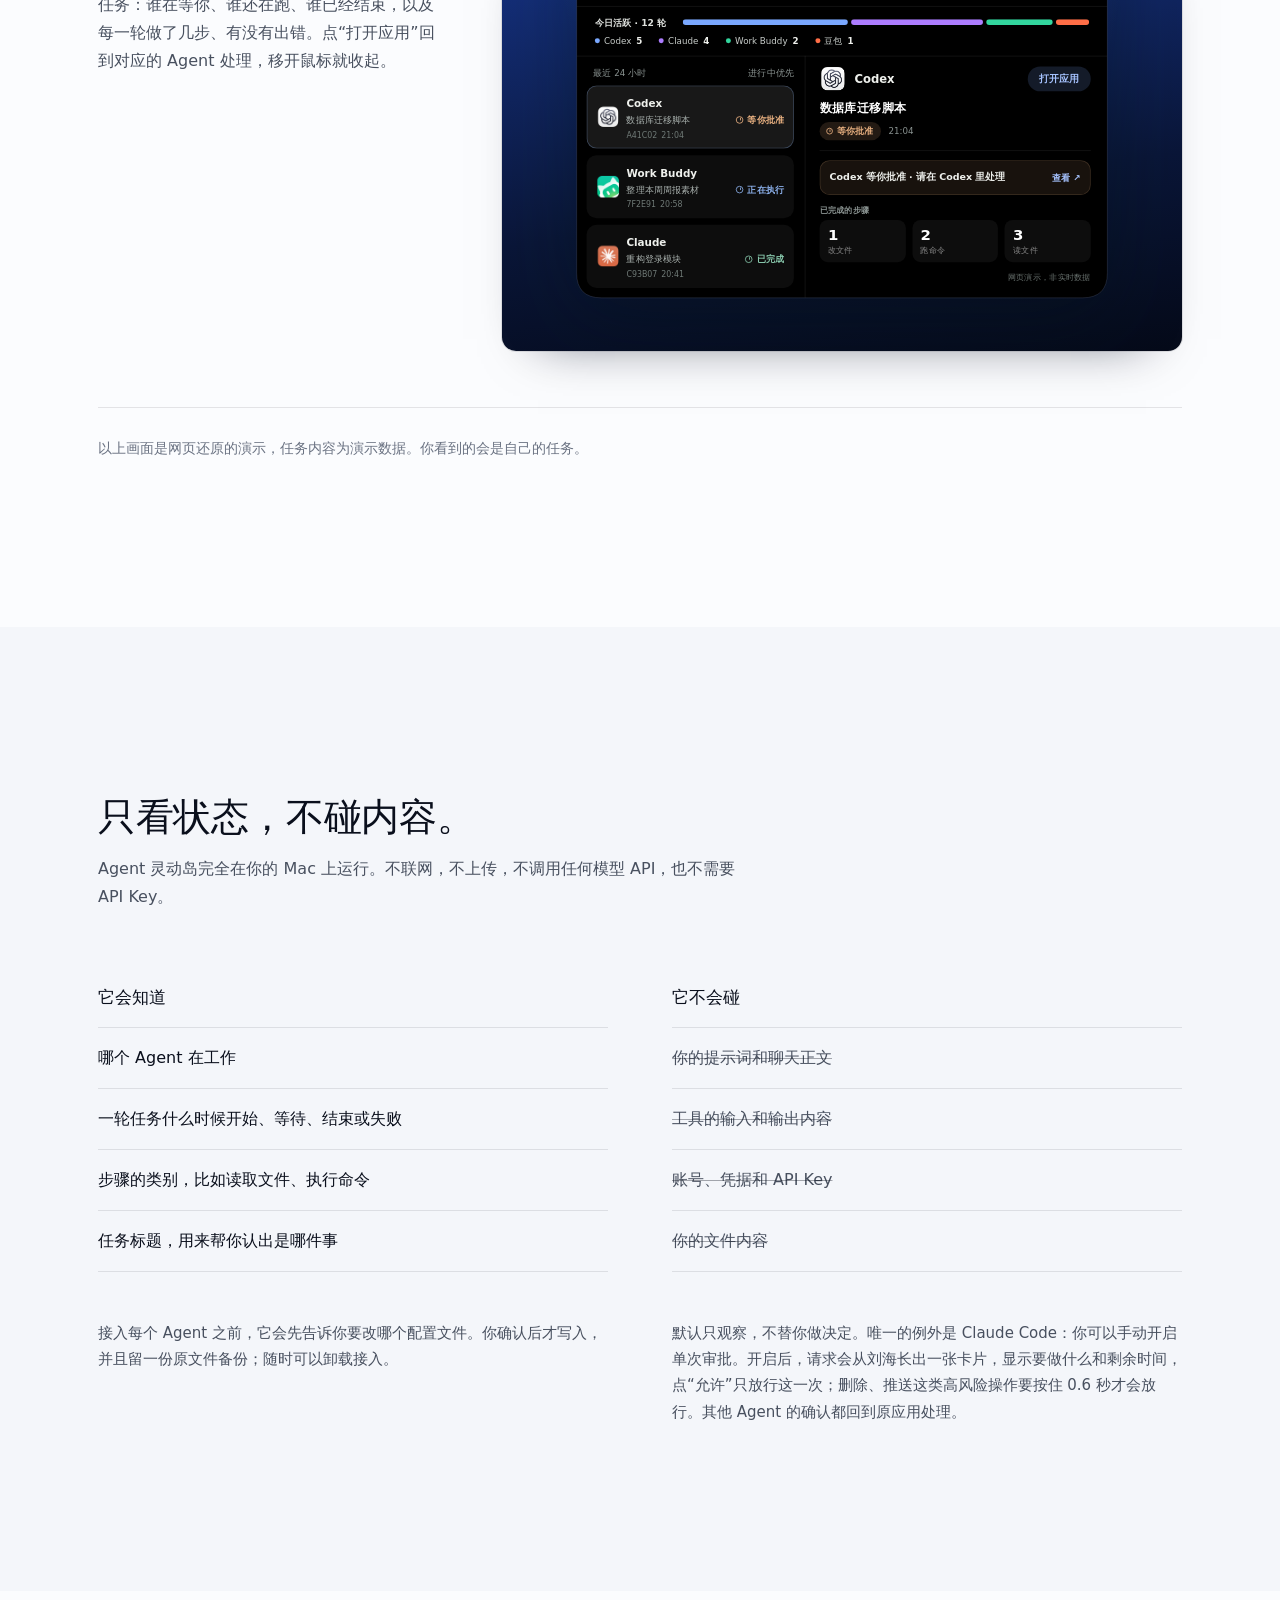
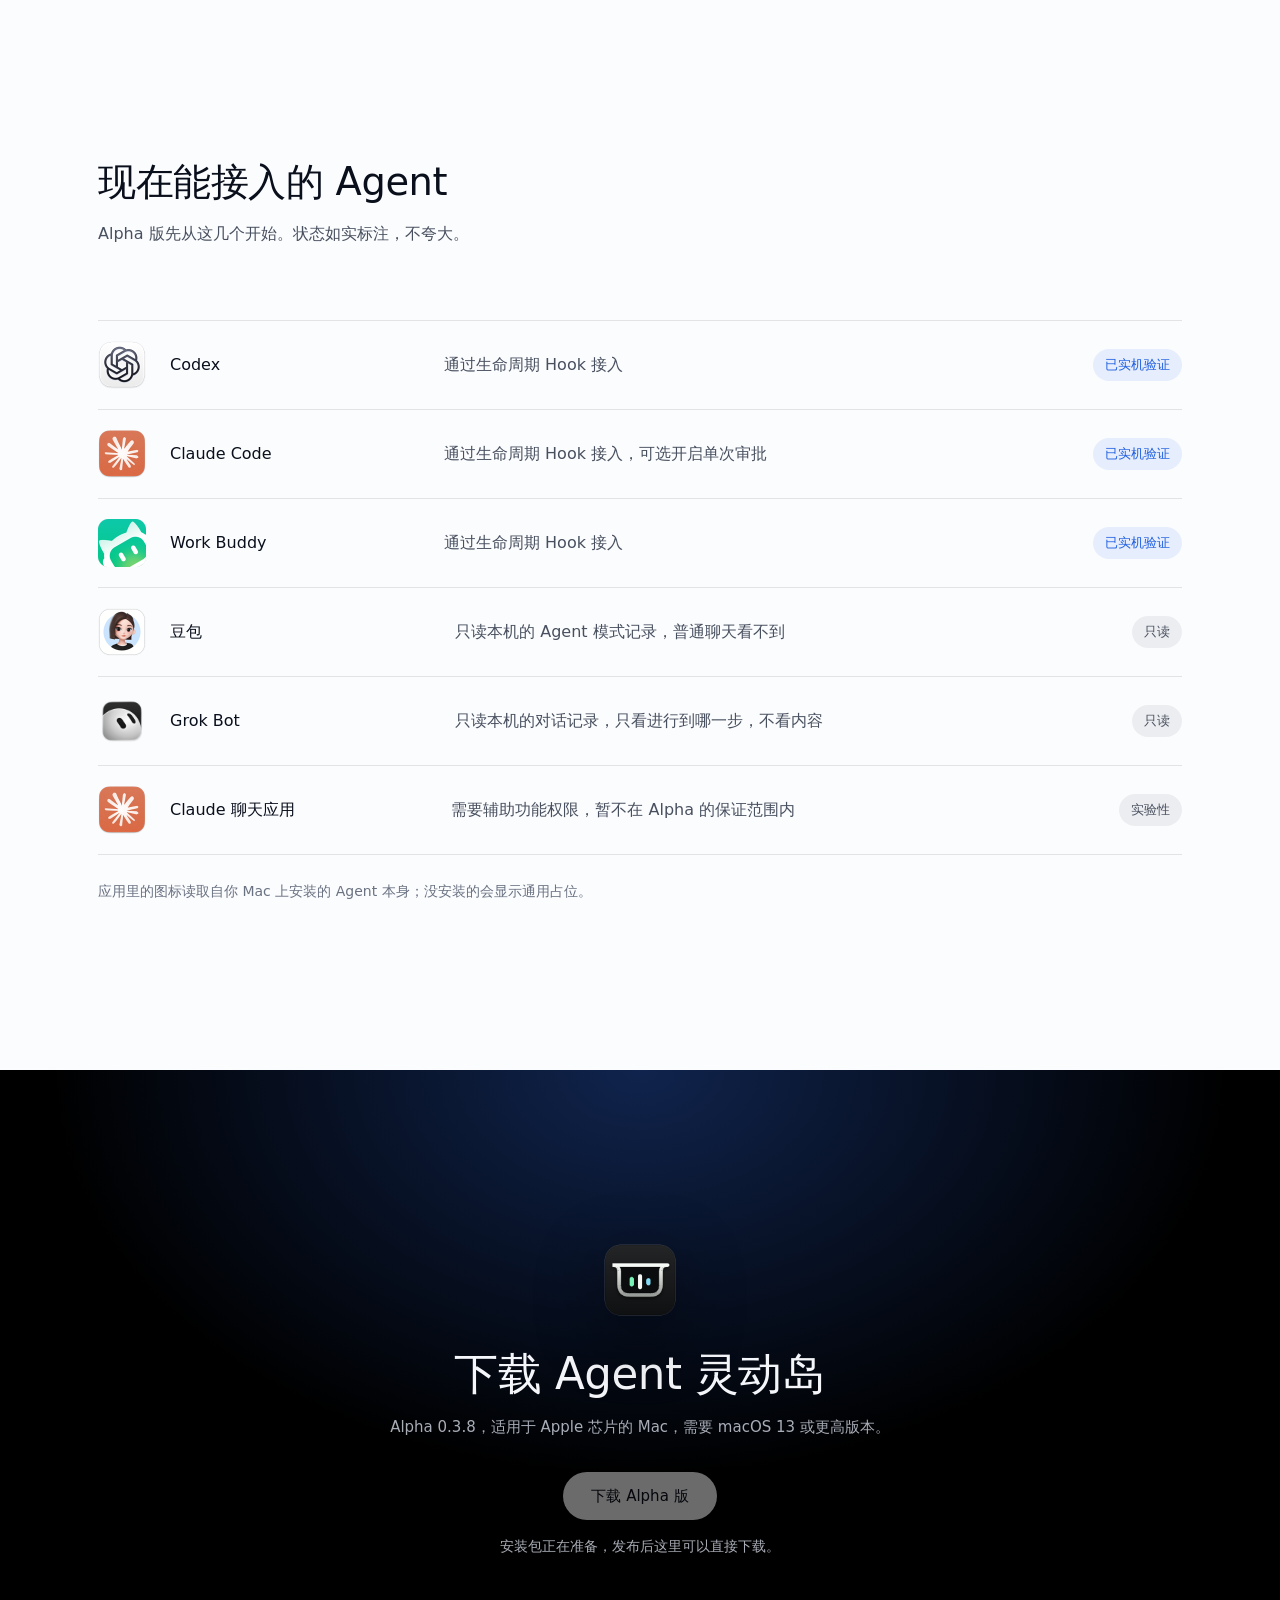
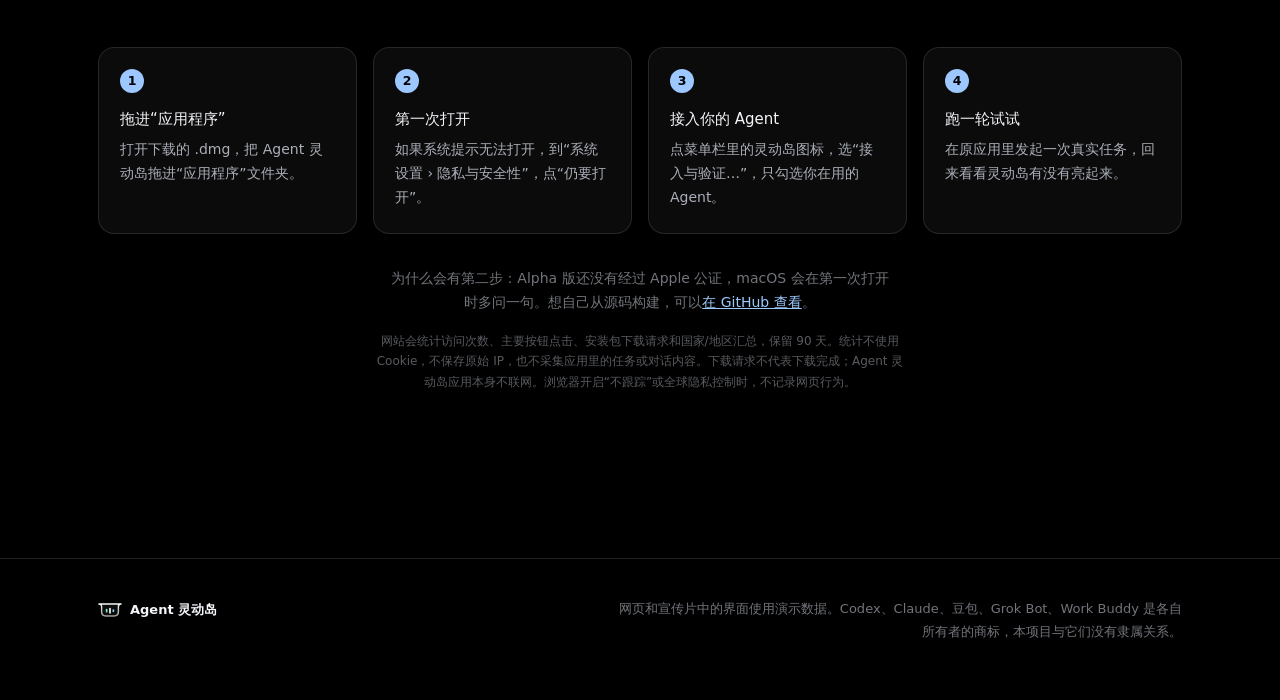
==== commit b48bddea: "site: Grok Bot joins the supported agents; film adds it; download 0.3.8" ====
--- a/site/index.html
+++ b/site/index.html
@@ -4,7 +4,7 @@
 <meta charset="utf-8">
 <meta name="viewport" content="width=device-width, initial-scale=1, viewport-fit=cover">
 <title>Agent 灵动岛：你的 Agent，都在灵动岛里</title>
-<meta name="description" content="Agent 灵动岛把 Codex、Claude、豆包、Work Buddy 的任务状态放在 Mac 屏幕顶部。只看状态，不碰内容，不联网。">
+<meta name="description" content="Agent 灵动岛把 Codex、Claude、豆包、Grok Bot、Work Buddy 的任务状态放在 Mac 屏幕顶部。只看状态，不碰内容，不联网。">
 <meta name="theme-color" content="#000000">
 <link rel="canonical" href="https://agent-island.pages.dev/">
 <link rel="alternate" hreflang="zh-CN" href="https://agent-island.pages.dev/">
@@ -20,7 +20,7 @@
 <meta property="og:url" content="https://agent-island.pages.dev/">
 <meta property="og:locale" content="zh_CN">
 <meta property="og:title" content="Agent 灵动岛：你的 Agent，都在灵动岛里">
-<meta property="og:description" content="Codex、Claude、豆包、Work Buddy 在跑什么、在等你确认什么，抬眼看一下 Mac 屏幕顶部就知道。只看状态，不碰内容，不联网。">
+<meta property="og:description" content="Codex、Claude、豆包、Grok Bot、Work Buddy 在跑什么、在等你确认什么，抬眼看一下 Mac 屏幕顶部就知道。只看状态，不碰内容，不联网。">
 <meta property="og:image" content="https://agent-island.pages.dev/media/og-card.jpg">
 <meta property="og:image:width" content="1200">
 <meta property="og:image:height" content="630">
@@ -28,7 +28,7 @@
 <meta property="og:image:alt" content="Mac 屏幕顶部展开的任务总览：Codex 的数据库迁移正在等待确认。">
 <meta name="twitter:card" content="summary_large_image">
 <meta name="twitter:title" content="Agent 灵动岛：你的 Agent，都在灵动岛里">
-<meta name="twitter:description" content="Codex、Claude、豆包、Work Buddy 在跑什么、在等你确认什么，抬眼看一下 Mac 屏幕顶部就知道。">
+<meta name="twitter:description" content="Codex、Claude、豆包、Grok Bot、Work Buddy 在跑什么、在等你确认什么，抬眼看一下 Mac 屏幕顶部就知道。">
 <meta name="twitter:image" content="https://agent-island.pages.dev/media/og-card.jpg">
 <meta name="twitter:image:alt" content="Mac 屏幕顶部展开的任务总览：Codex 的数据库迁移正在等待确认。">
 
@@ -37,7 +37,7 @@
   // Release links. The download button points at the dmg shipped next to this page
   // (injected by script/publish_site.sh); sourceUrl links back to the public repo.
   window.SITE = {
-    version: '0.3.7',
+    version: '0.3.8',
     dmgUrl: '',     // injected by publish_site.sh: download/<version>.dmg
     mirrorUrl: '',  // optional domestic mirror of the same file
     sourceUrl: 'https://github.com/Bill-Fei/agent-island'
@@ -167,7 +167,7 @@
 
     <div class="hero-copy wrap">
       <h1><span class="nw h1-thin">你的 Agent，</span><span class="nw h1-bold">都在灵动岛里。</span></h1>
-      <p class="hero-lede">Codex、Claude、豆包、<span class="nw">Work Buddy</span> <span class="nw">在跑什么、</span><span class="nw">在等你确认什么，</span><wbr>抬眼看一下屏幕顶部就知道。</p>
+      <p class="hero-lede">Codex、Claude、豆包、<span class="nw">Grok Bot</span>、<span class="nw">Work Buddy</span> <span class="nw">在跑什么、</span><span class="nw">在等你确认什么，</span><wbr>抬眼看一下屏幕顶部就知道。</p>
       <p class="hero-credit"><img src="media/app-icon.png" alt="" width="22" height="22" />macOS 工具 · AI NATIVE 体验设计师王鹏飞设计</p>
       <div class="hero-actions">
         <a class="btn btn-primary" href="#download" data-download>下载 Alpha 版</a>
@@ -192,7 +192,7 @@
         <p>从多个窗口来回切，到只抬眼看一下。</p>
       </div>
       <div class="film-frame">
-        <video id="filmVideo" src="media/film.mp4" poster="media/film-poster.jpg?v=2" preload="metadata" playsinline></video>
+        <video id="filmVideo" src="media/film.mp4?v=3" poster="media/film-poster.jpg?v=3" preload="metadata" playsinline></video>
         <button class="film-play" id="filmPlay" type="button">
           <span class="film-play-disc" aria-hidden="true"></span>
           <span class="film-play-label">播放短片，30 秒，有声音</span>
@@ -301,6 +301,12 @@
           <span class="agent-tag is-soft">只读</span>
         </li>
         <li>
+          <img src="media/icons/grok-bot.png" alt="" width="48" height="48">
+          <span class="agent-name">Grok Bot</span>
+          <span class="agent-how">只读本机的对话记录，只看进行到哪一步，不看内容</span>
+          <span class="agent-tag is-soft">只读</span>
+        </li>
+        <li>
           <img src="media/icons/claude.png" alt="" width="48" height="48">
           <span class="agent-name">Claude 聊天应用</span>
           <span class="agent-how">需要辅助功能权限，暂不在 Alpha 的保证范围内</span>
@@ -315,7 +321,7 @@
     <div class="wrap">
       <img class="download-icon" src="media/app-icon.png" width="128" height="128" alt="">
       <h2 id="download-h">下载 Agent 灵动岛</h2>
-      <p class="download-meta">Alpha <span data-version>0.3.7</span>，适用于 Apple 芯片的 Mac，需要 macOS 13 或更高版本。</p>
+      <p class="download-meta">Alpha <span data-version>0.3.8</span>，适用于 Apple 芯片的 Mac，需要 macOS 13 或更高版本。</p>
       <div class="download-actions">
         <a class="btn btn-primary btn-lg" id="dmgLink" href="#download" data-download>下载 Alpha 版</a>
         <a class="btn btn-glass btn-lg" id="mirrorLink" href="#download" hidden>国内镜像下载</a>
@@ -341,7 +347,7 @@
       <svg class="foot-mark" aria-hidden="true"><use href="#mark"/></svg>
       <span>Agent 灵动岛</span>
     </div>
-    <p>网页和宣传片中的界面使用演示数据。Codex、Claude、豆包、Work Buddy 是各自所有者的商标，本项目与它们没有隶属关系。</p>
+    <p>网页和宣传片中的界面使用演示数据。Codex、Claude、豆包、Grok Bot、Work Buddy 是各自所有者的商标，本项目与它们没有隶属关系。</p>
   </div>
 </footer>
 
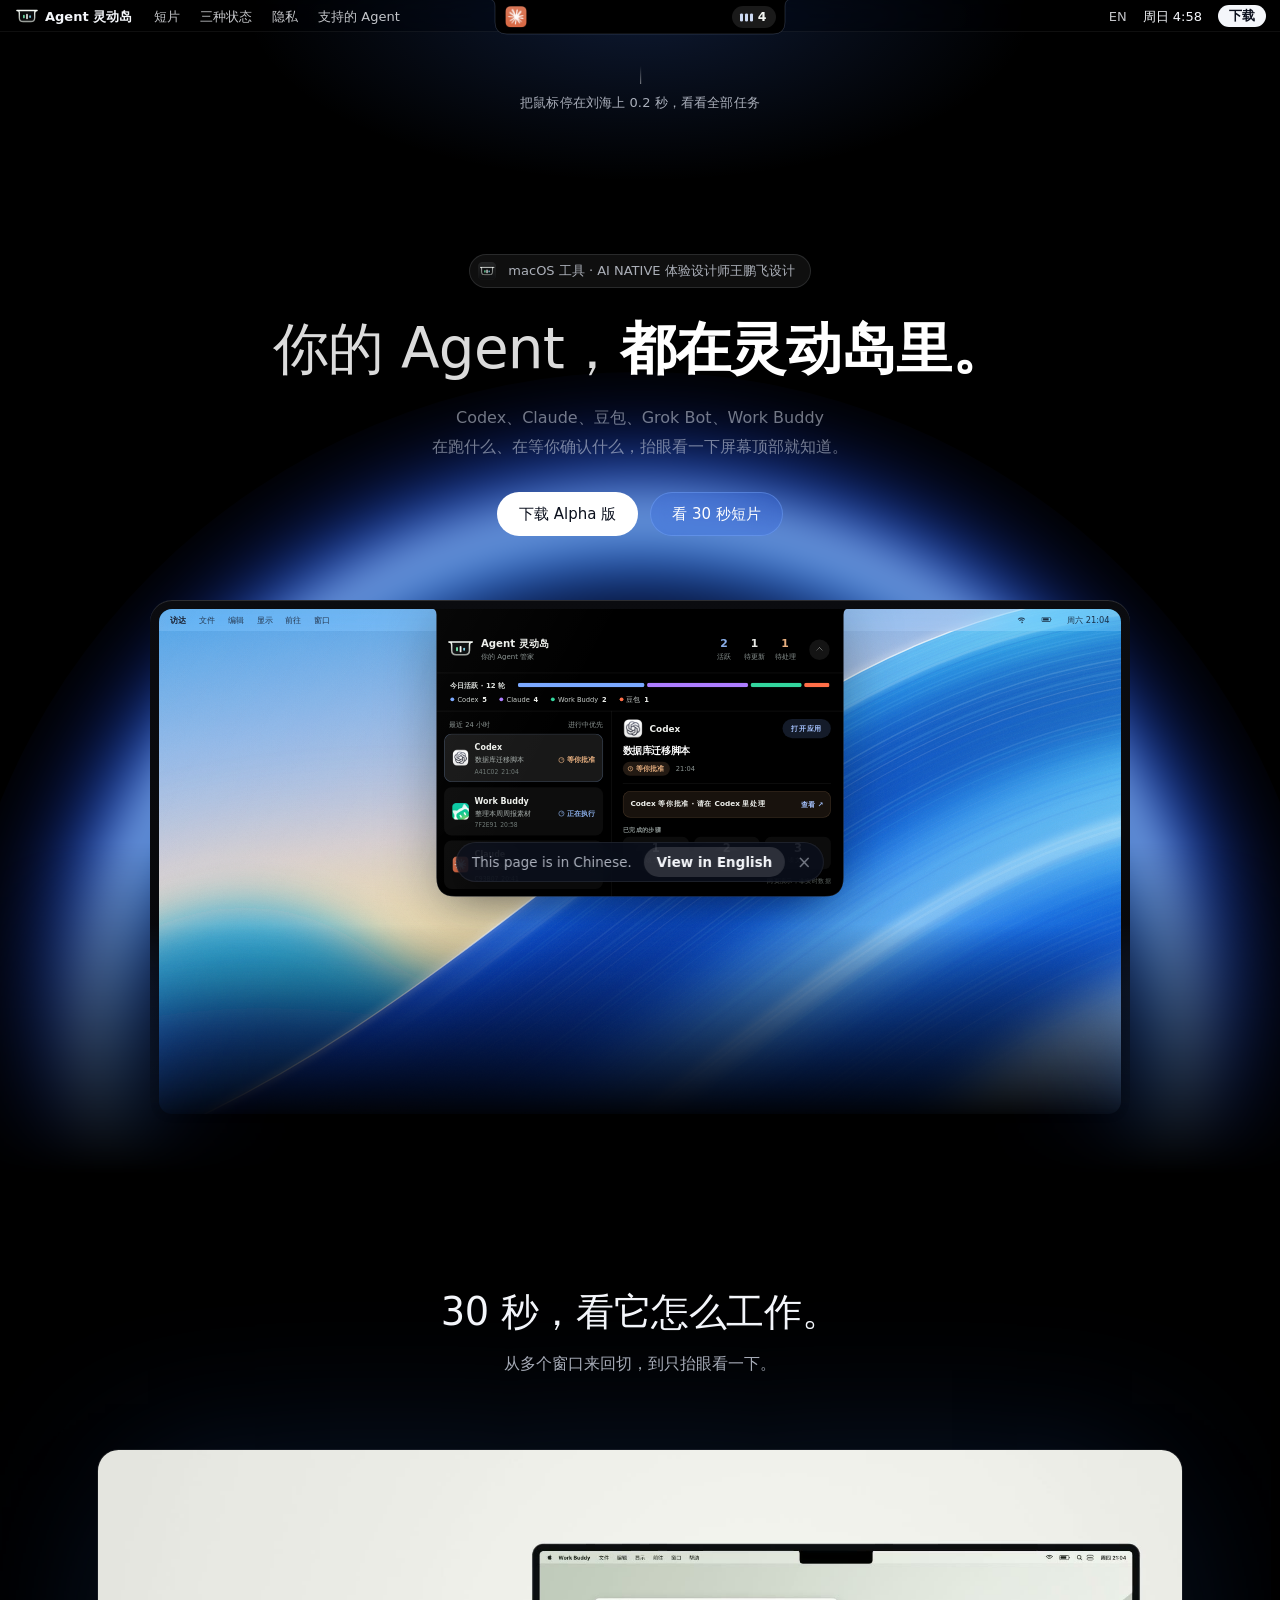
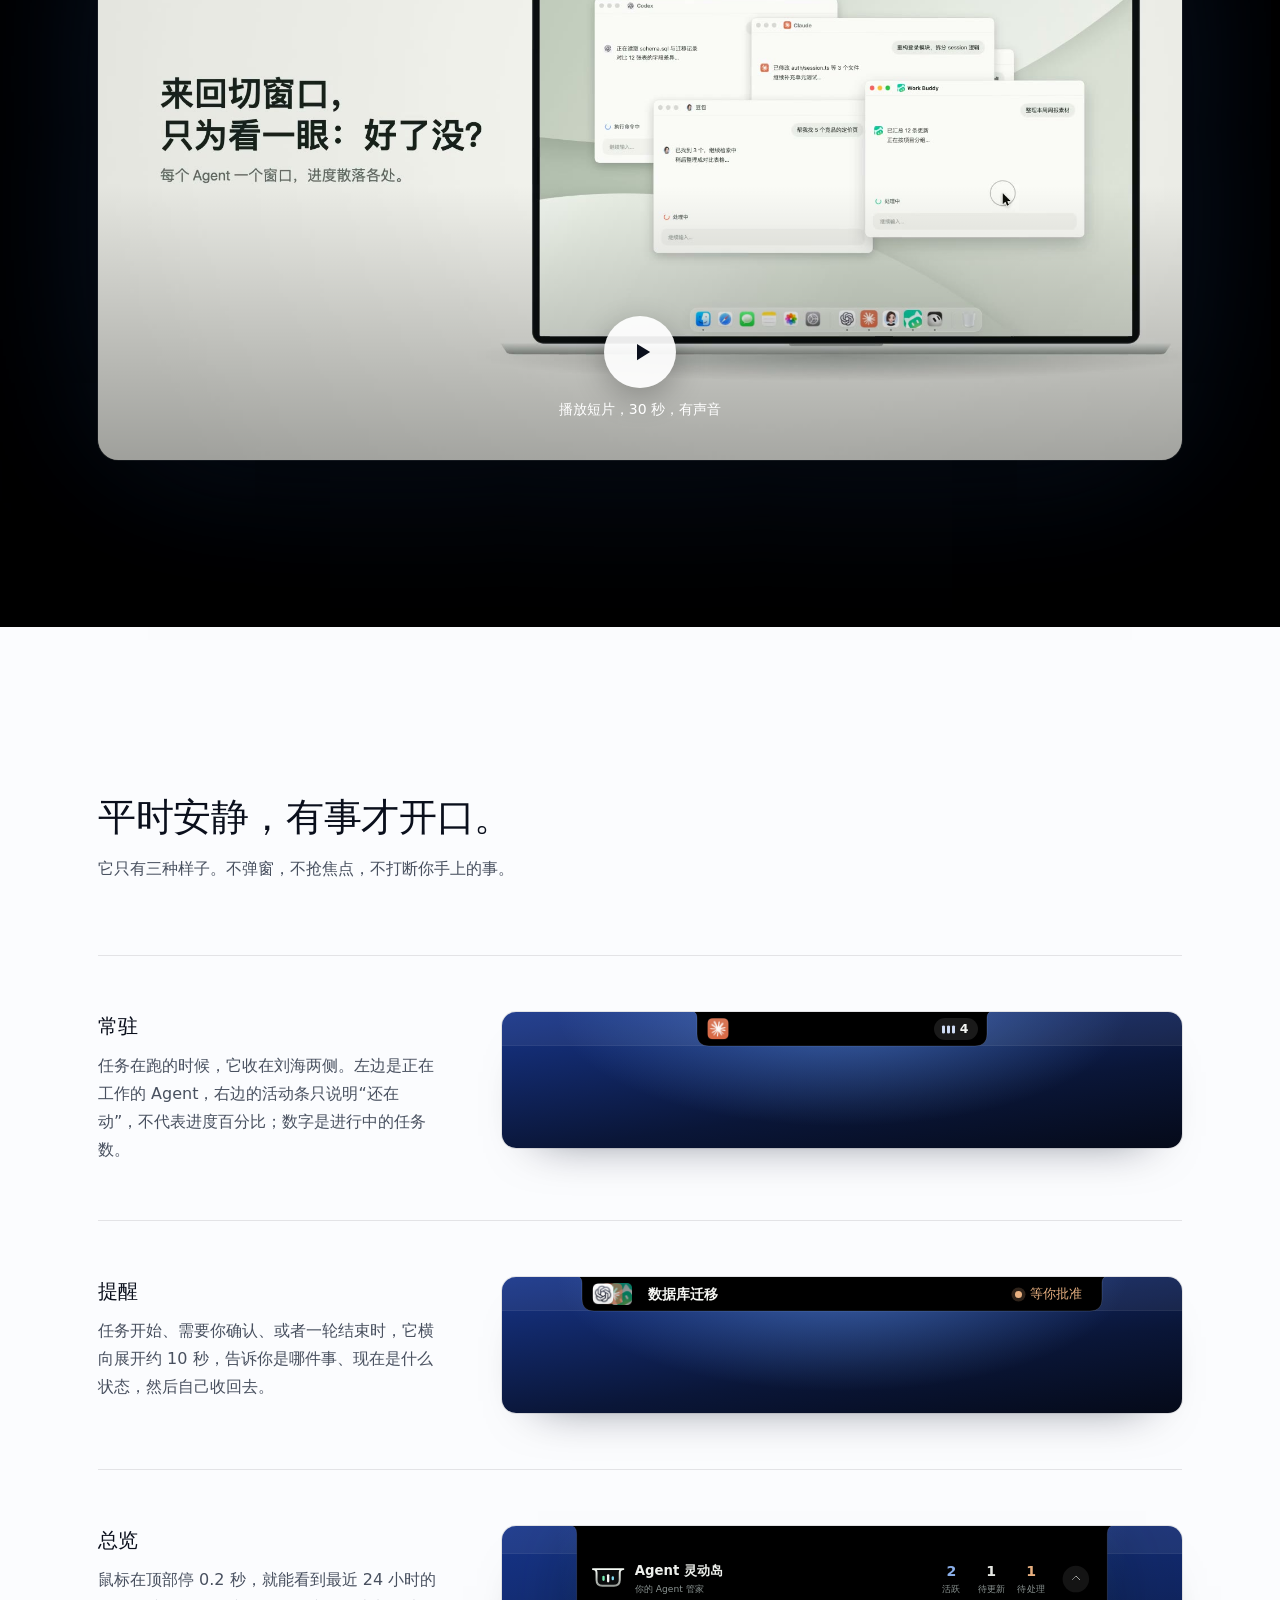
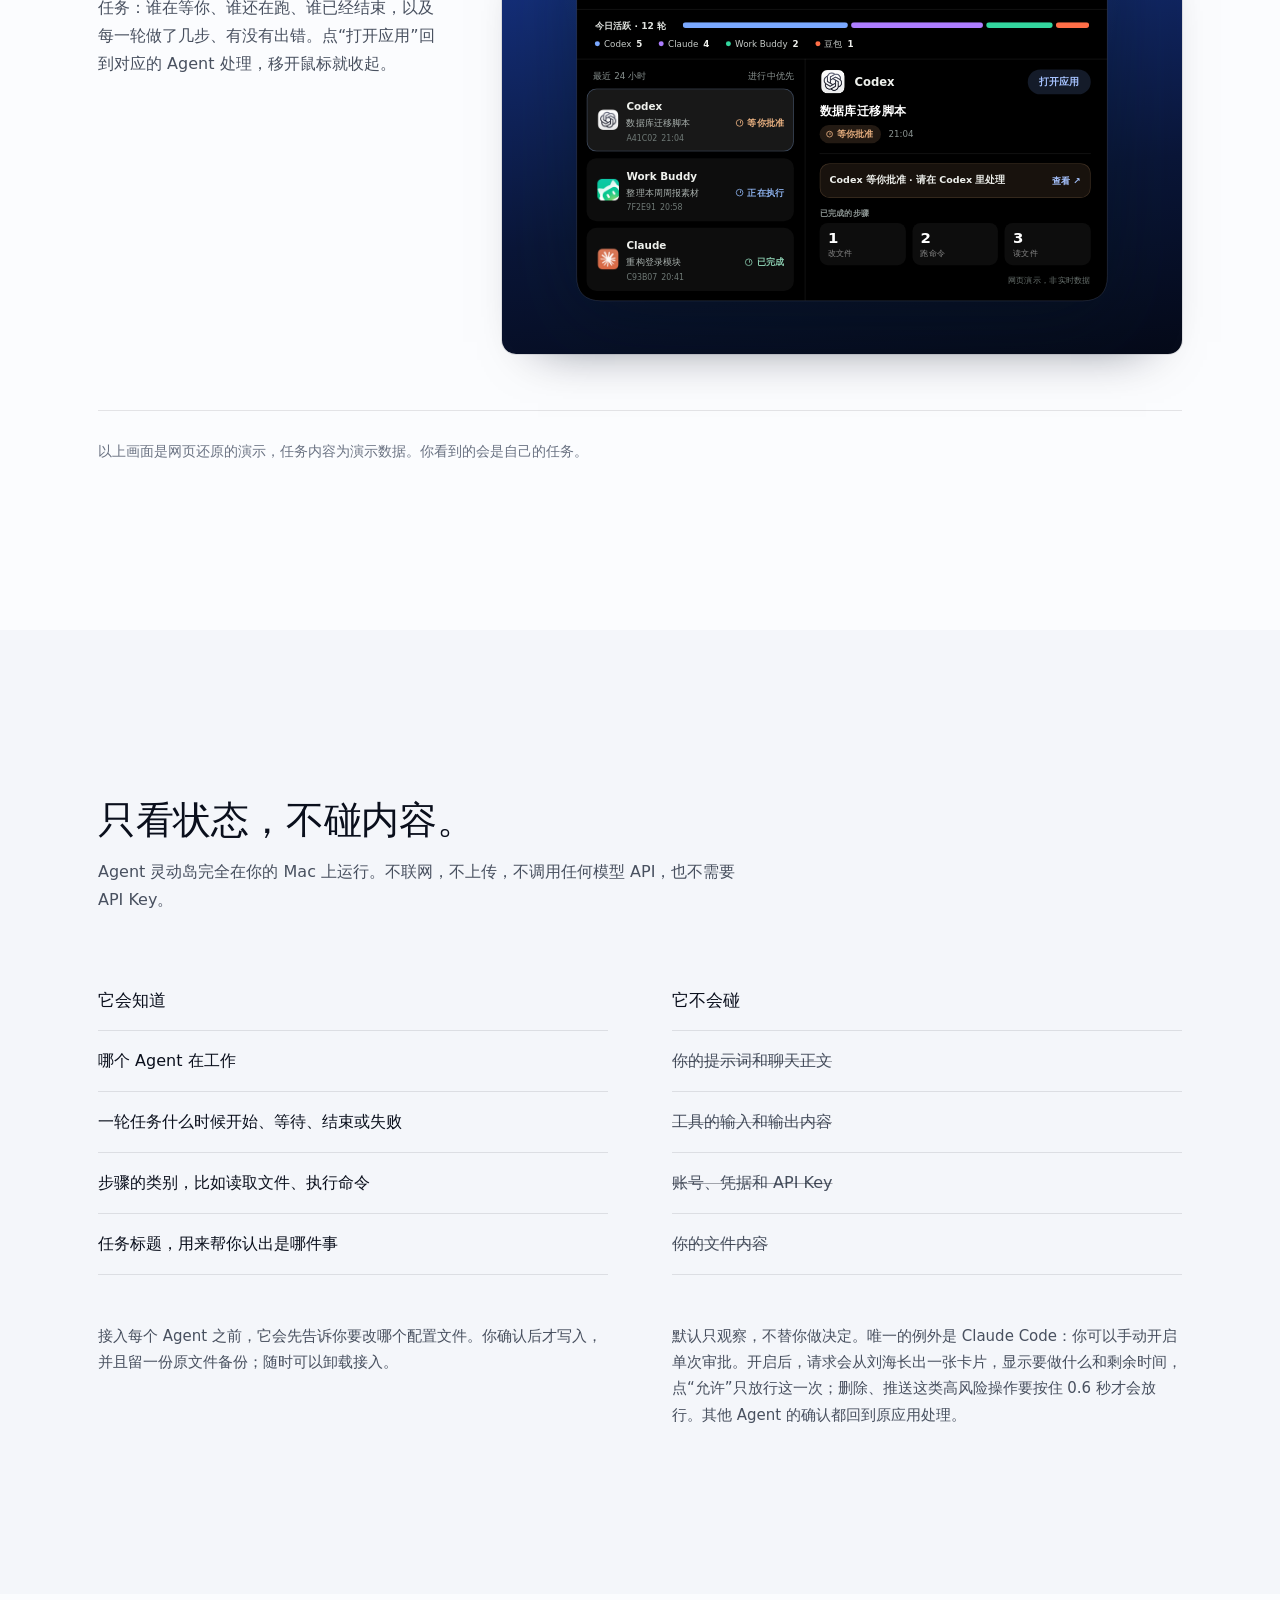
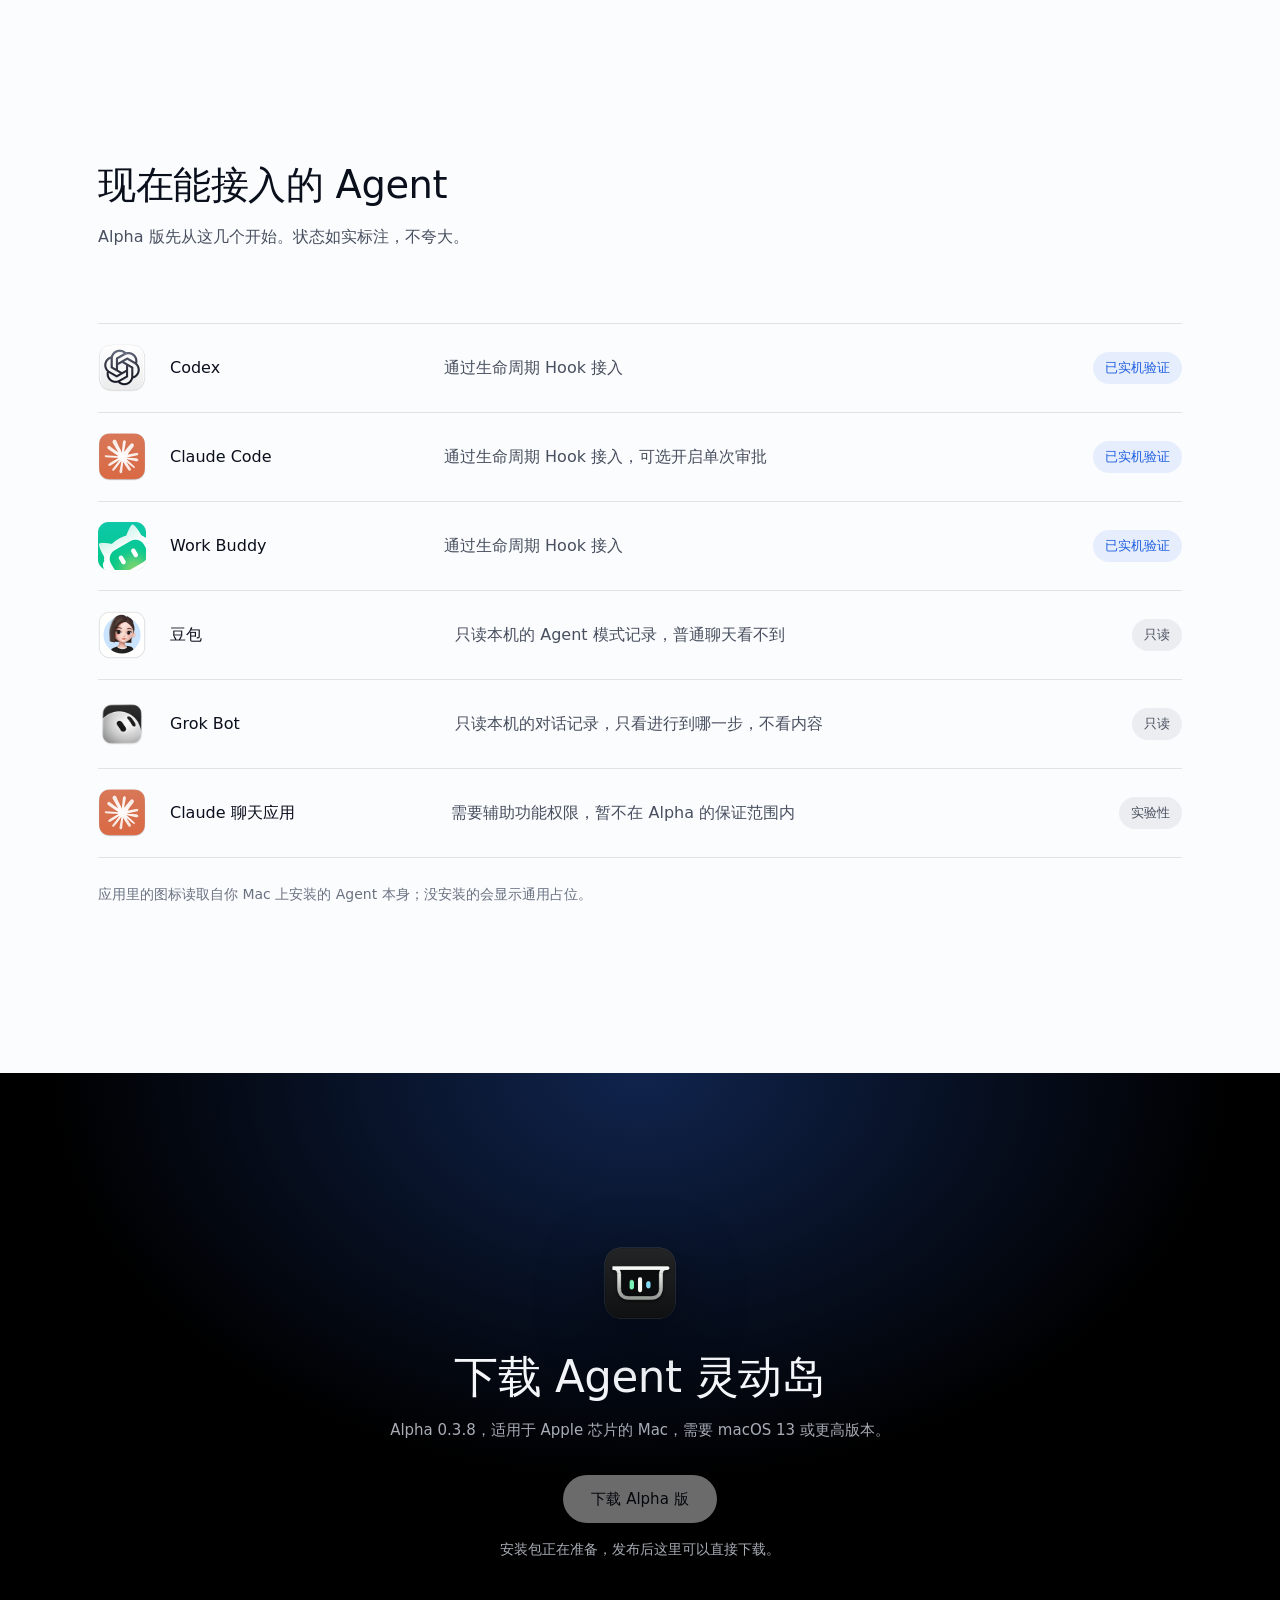
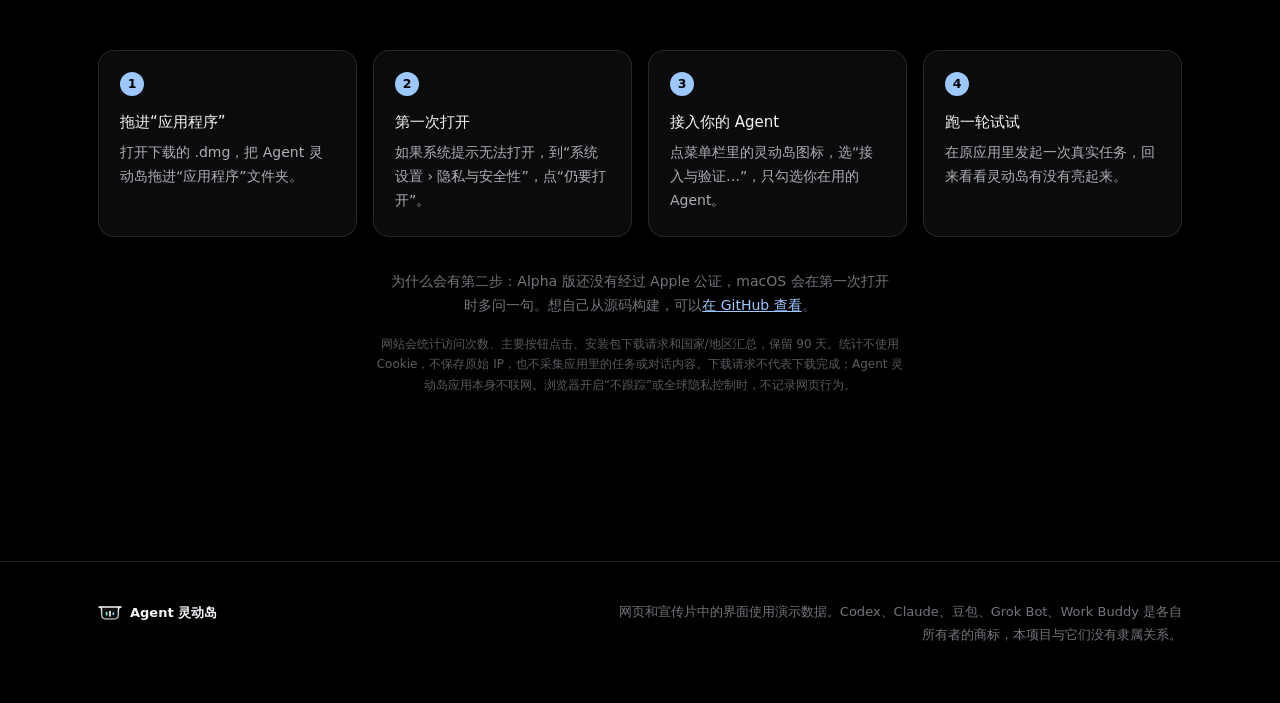
==== commit 09a6eb01: "site: move author credit pill above the hero headline" ====
--- a/site/index.html
+++ b/site/index.html
@@ -166,9 +166,9 @@
     </p>
 
     <div class="hero-copy wrap">
+      <p class="hero-credit"><img src="media/app-icon.png" alt="" width="22" height="22" />macOS 工具 · AI NATIVE 体验设计师王鹏飞设计</p>
       <h1><span class="nw h1-thin">你的 Agent，</span><span class="nw h1-bold">都在灵动岛里。</span></h1>
       <p class="hero-lede">Codex、Claude、豆包、<span class="nw">Grok Bot</span>、<span class="nw">Work Buddy</span> <span class="nw">在跑什么、</span><span class="nw">在等你确认什么，</span><wbr>抬眼看一下屏幕顶部就知道。</p>
-      <p class="hero-credit"><img src="media/app-icon.png" alt="" width="22" height="22" />macOS 工具 · AI NATIVE 体验设计师王鹏飞设计</p>
       <div class="hero-actions">
         <a class="btn btn-primary" href="#download" data-download>下载 Alpha 版</a>
         <a class="btn btn-glass" href="#film">看 30 秒短片</a>
--- a/site/style.css
+++ b/site/style.css
@@ -368,9 +368,9 @@
   font-size: clamp(15.5px, 1.25vw, 17.5px); line-height: 1.8; color: var(--on3);
   text-wrap: balance;
 }
-/* Author credit: a quiet glass pill between the lede and the buttons. */
+/* Author credit: a quiet glass pill above the headline. */
 .hero-credit {
-  display: inline-flex; align-items: center; gap: 10px; margin: 22px auto 0;
+  display: inline-flex; align-items: center; gap: 10px; margin: 0 auto 28px;
   padding: 6px 16px 6px 7px; border-radius: 999px;
   font-size: 13px; line-height: 1.4; color: var(--on2);
   background: rgba(255, 255, 255, .06); box-shadow: inset 0 0 0 1px var(--line-on);
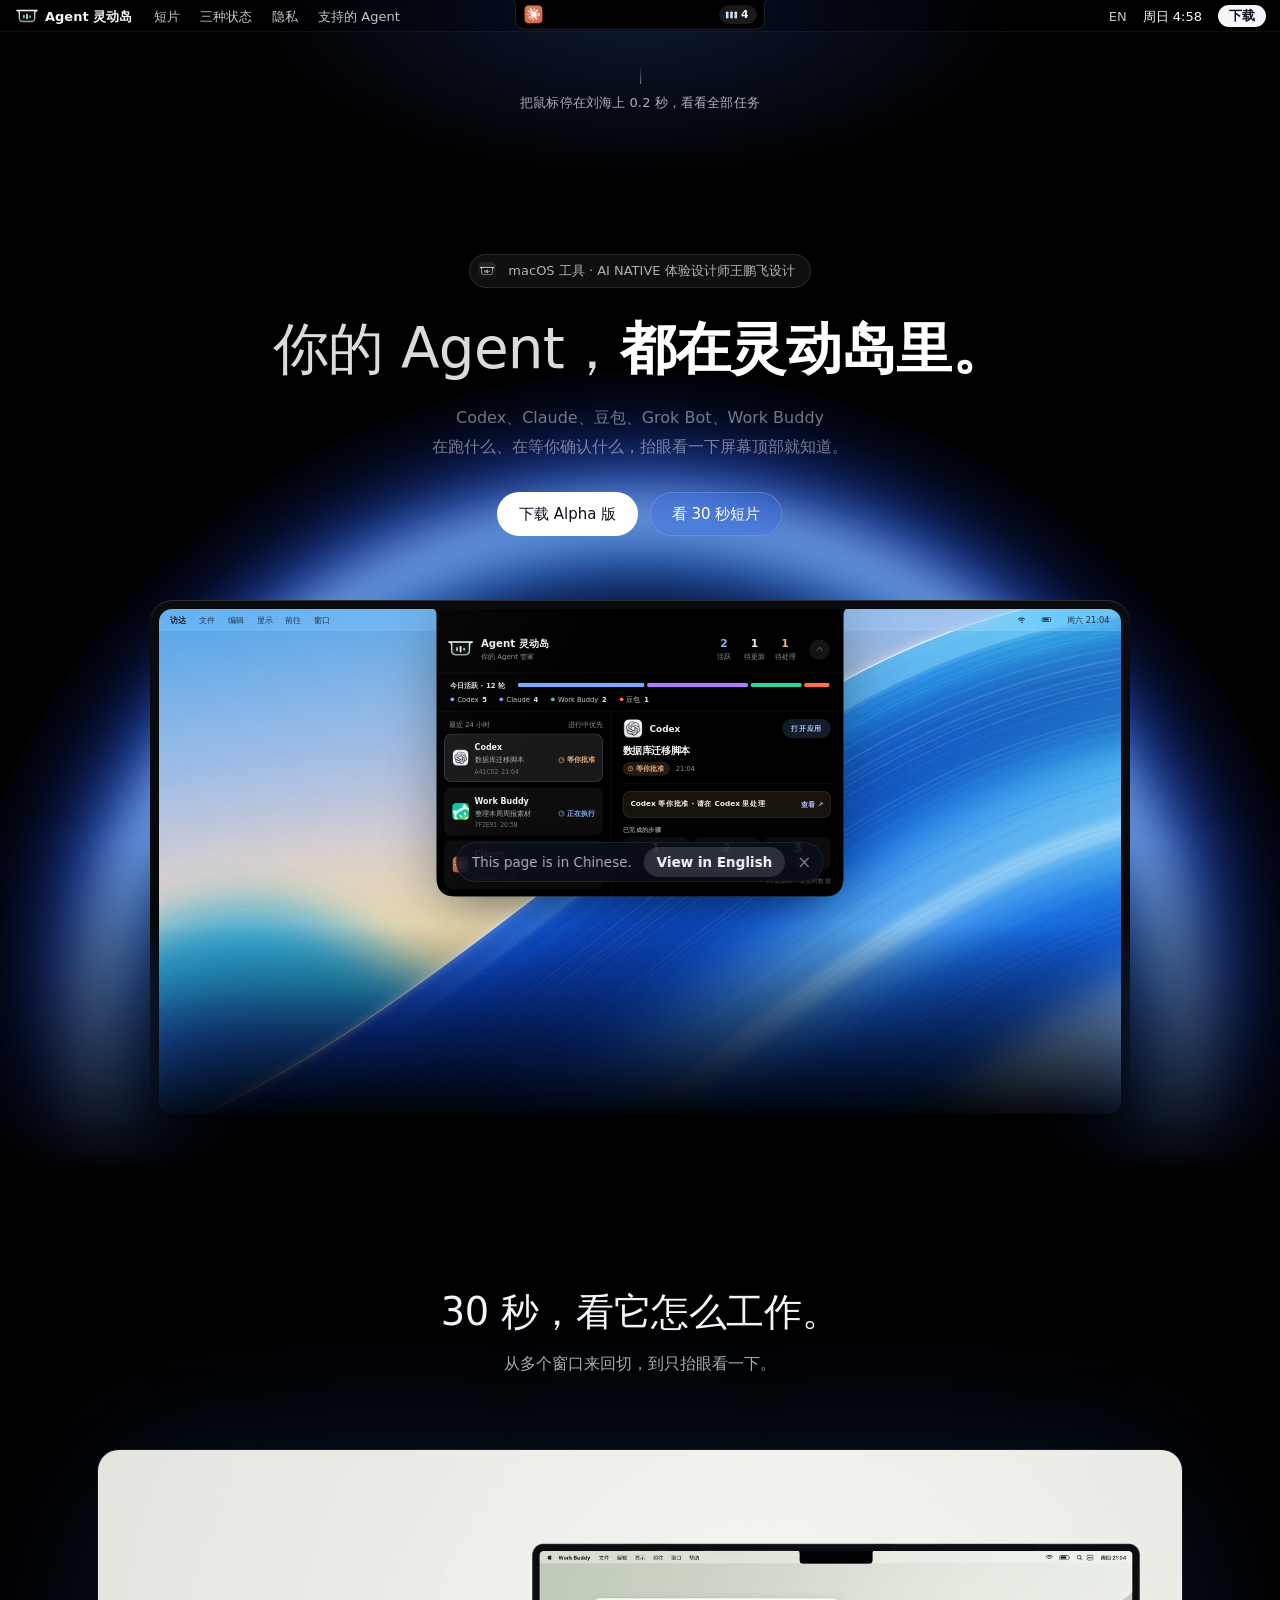
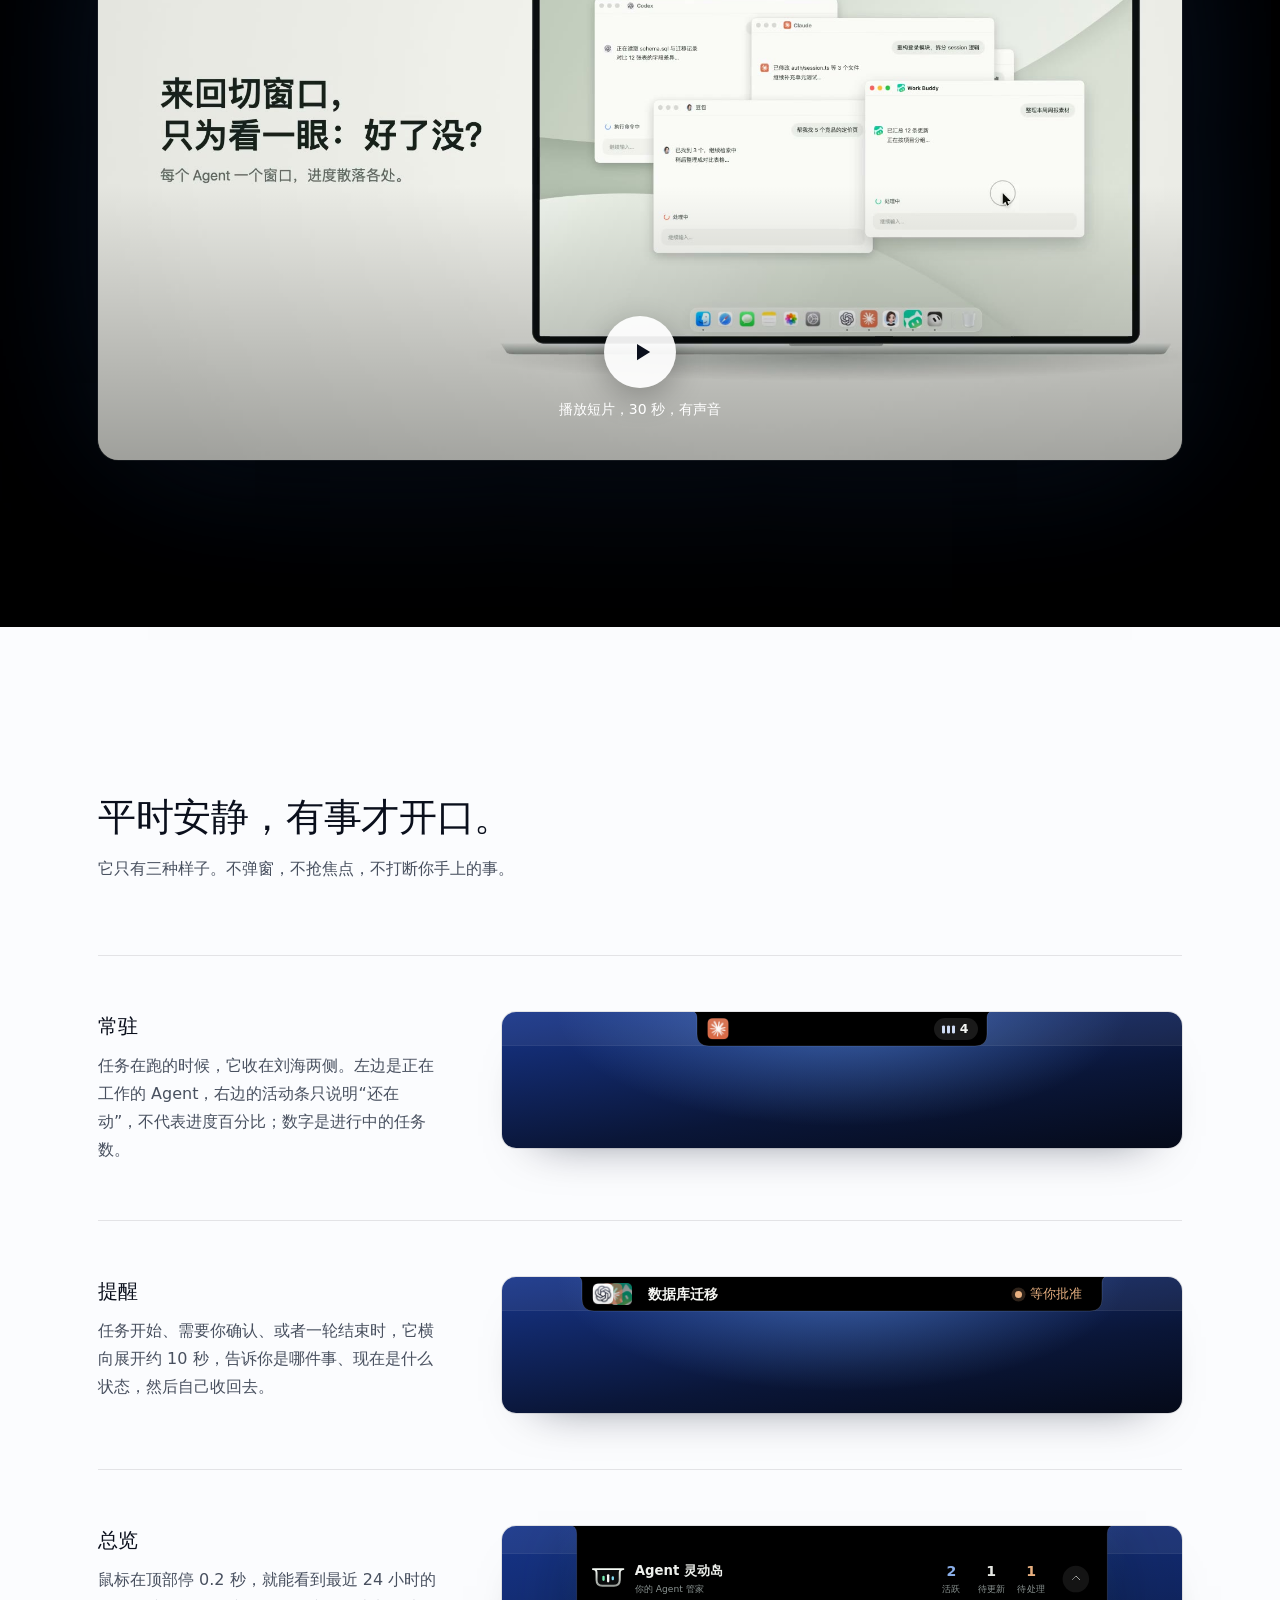
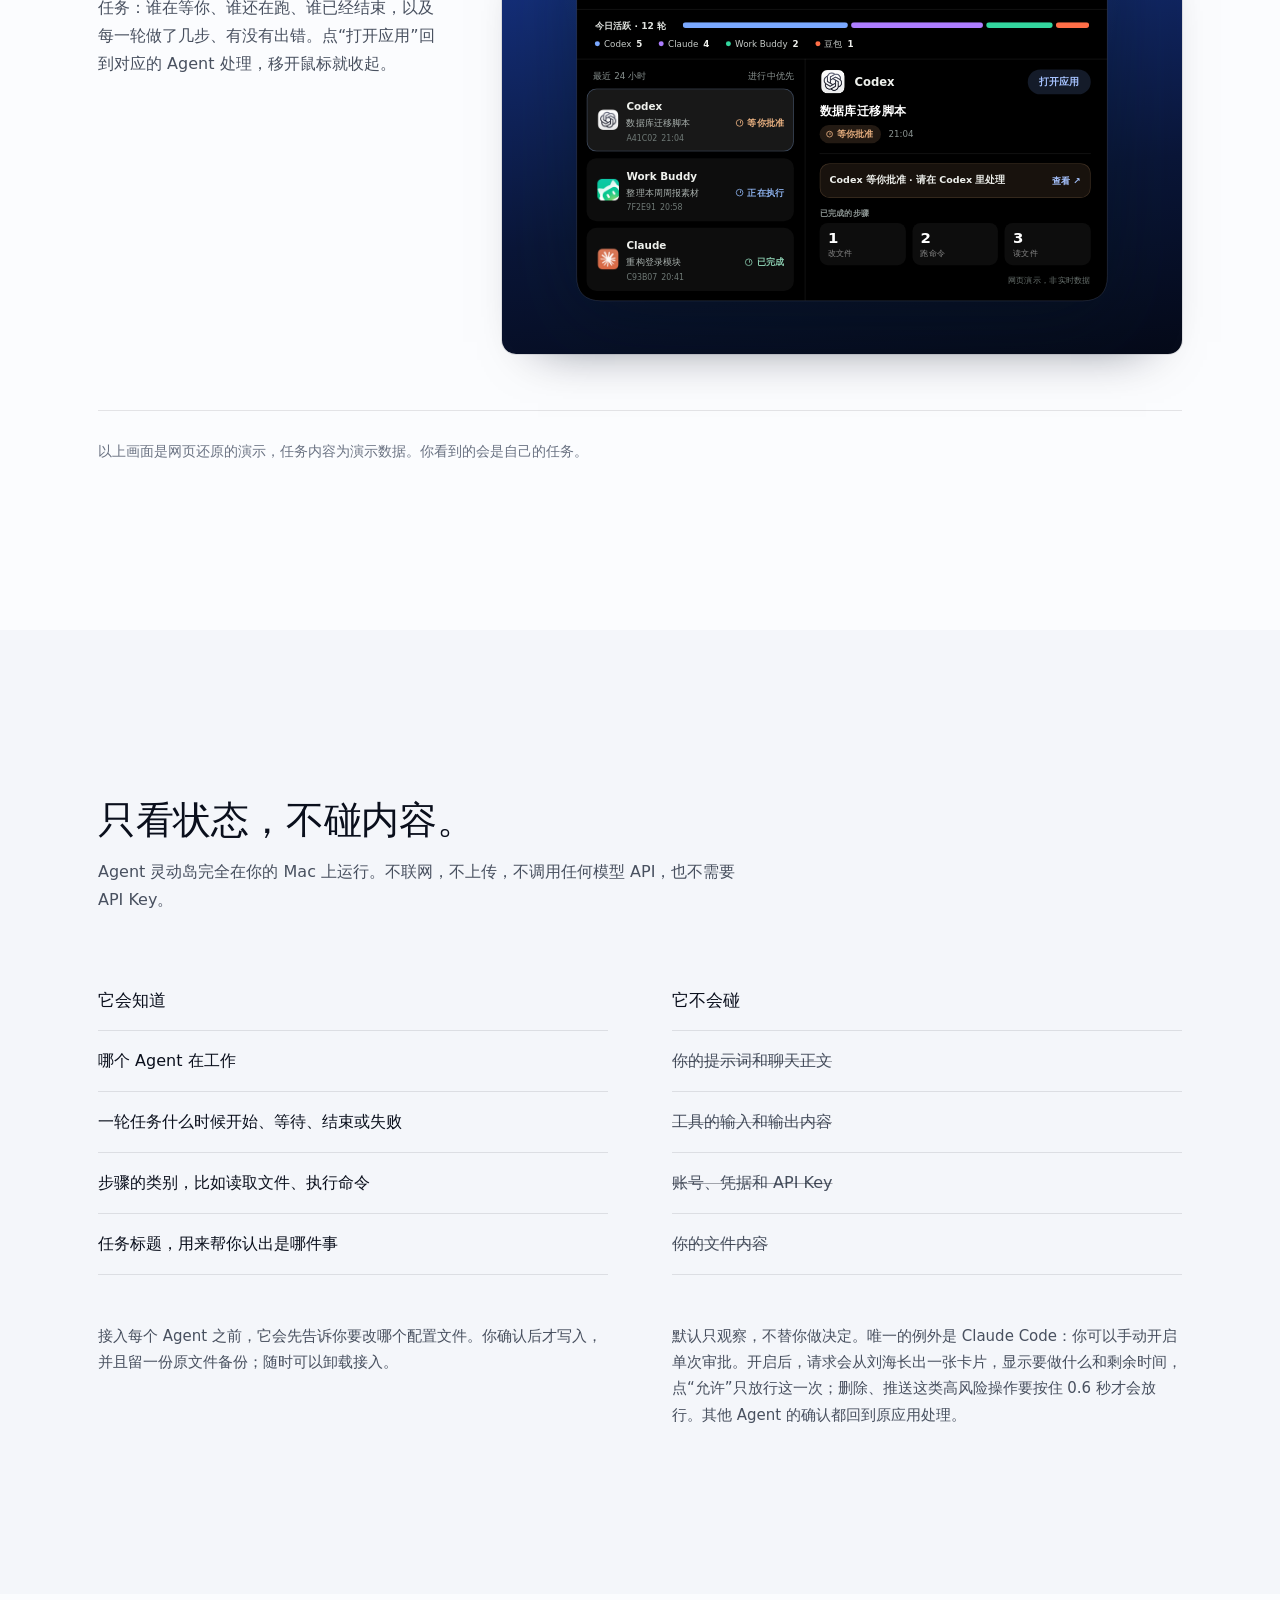
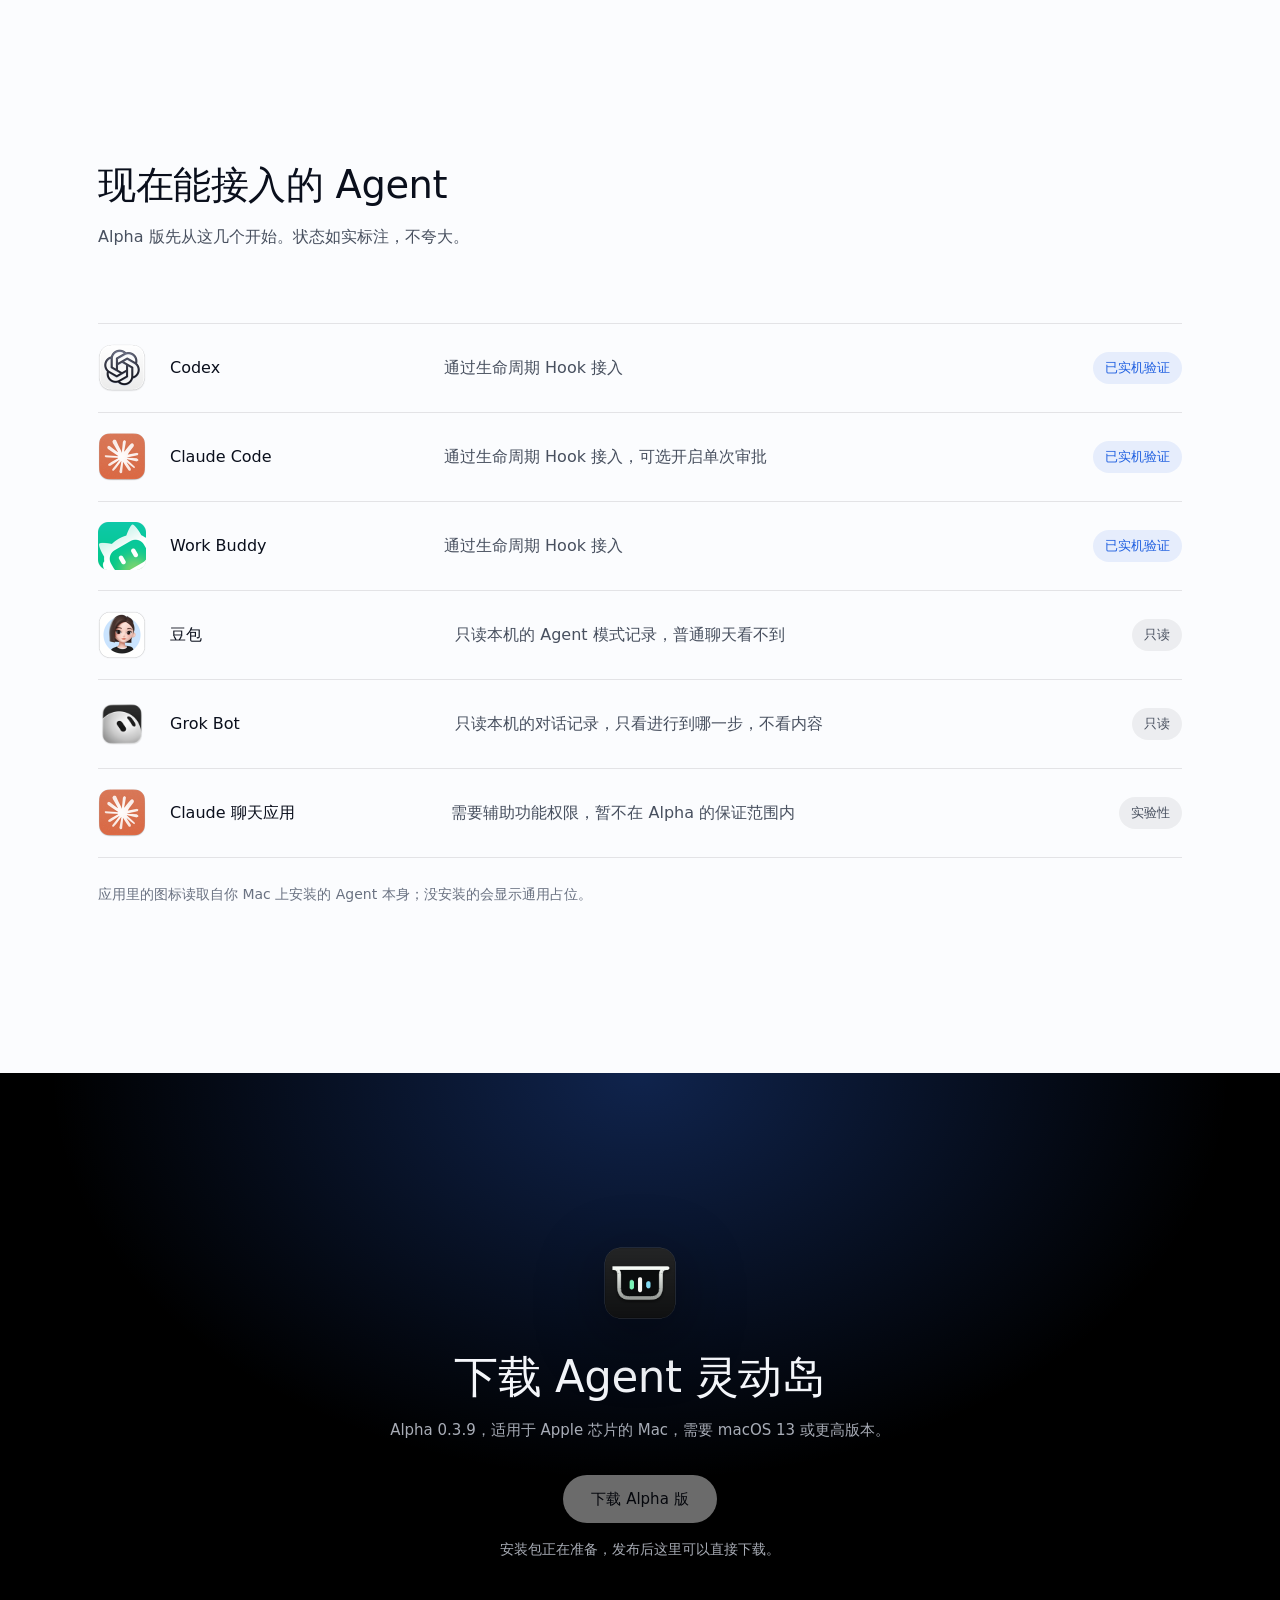
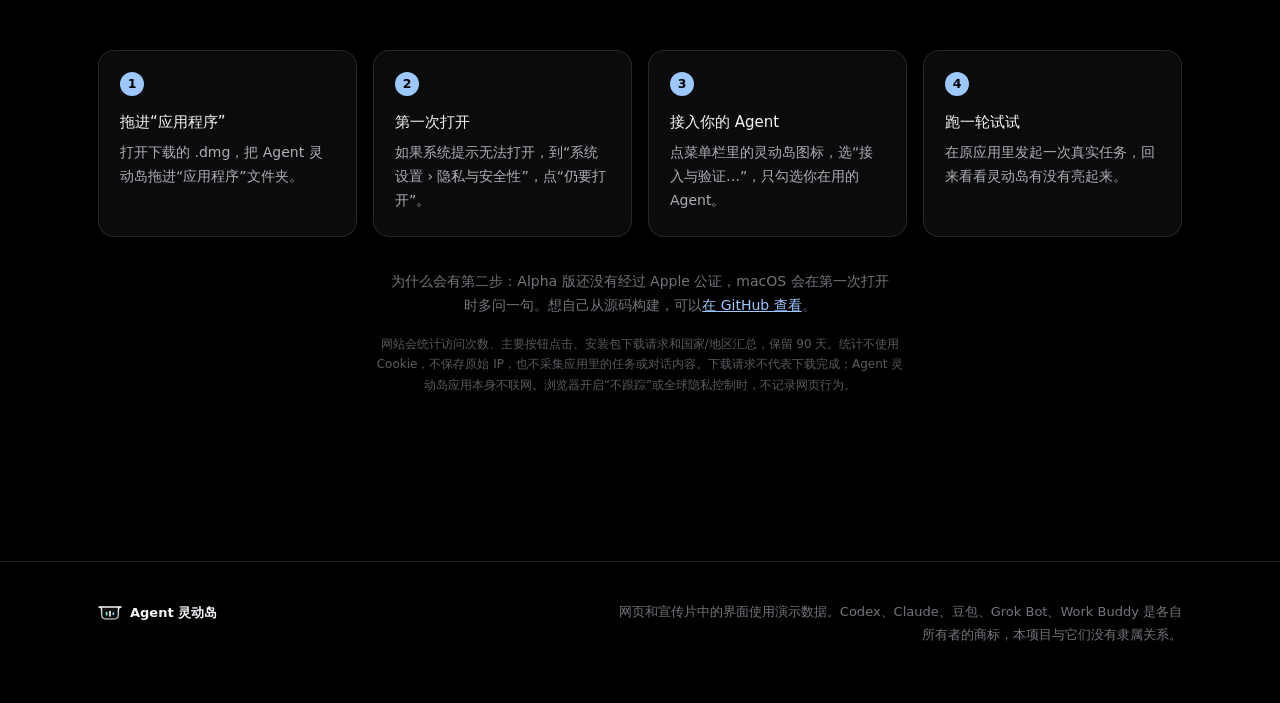
==== commit 704d0006: "release: 0.3.9 (no island approval card when Codex auto-reviews)" ====
--- a/site/index.html
+++ b/site/index.html
@@ -37,7 +37,7 @@
   // Release links. The download button points at the dmg shipped next to this page
   // (injected by script/publish_site.sh); sourceUrl links back to the public repo.
   window.SITE = {
-    version: '0.3.8',
+    version: '0.3.9',
     dmgUrl: '',     // injected by publish_site.sh: download/<version>.dmg
     mirrorUrl: '',  // optional domestic mirror of the same file
     sourceUrl: 'https://github.com/Bill-Fei/agent-island'
@@ -321,7 +321,7 @@
     <div class="wrap">
       <img class="download-icon" src="media/app-icon.png" width="128" height="128" alt="">
       <h2 id="download-h">下载 Agent 灵动岛</h2>
-      <p class="download-meta">Alpha <span data-version>0.3.8</span>，适用于 Apple 芯片的 Mac，需要 macOS 13 或更高版本。</p>
+      <p class="download-meta">Alpha <span data-version>0.3.9</span>，适用于 Apple 芯片的 Mac，需要 macOS 13 或更高版本。</p>
       <div class="download-actions">
         <a class="btn btn-primary btn-lg" id="dmgLink" href="#download" data-download>下载 Alpha 版</a>
         <a class="btn btn-glass btn-lg" id="mirrorLink" href="#download" hidden>国内镜像下载</a>
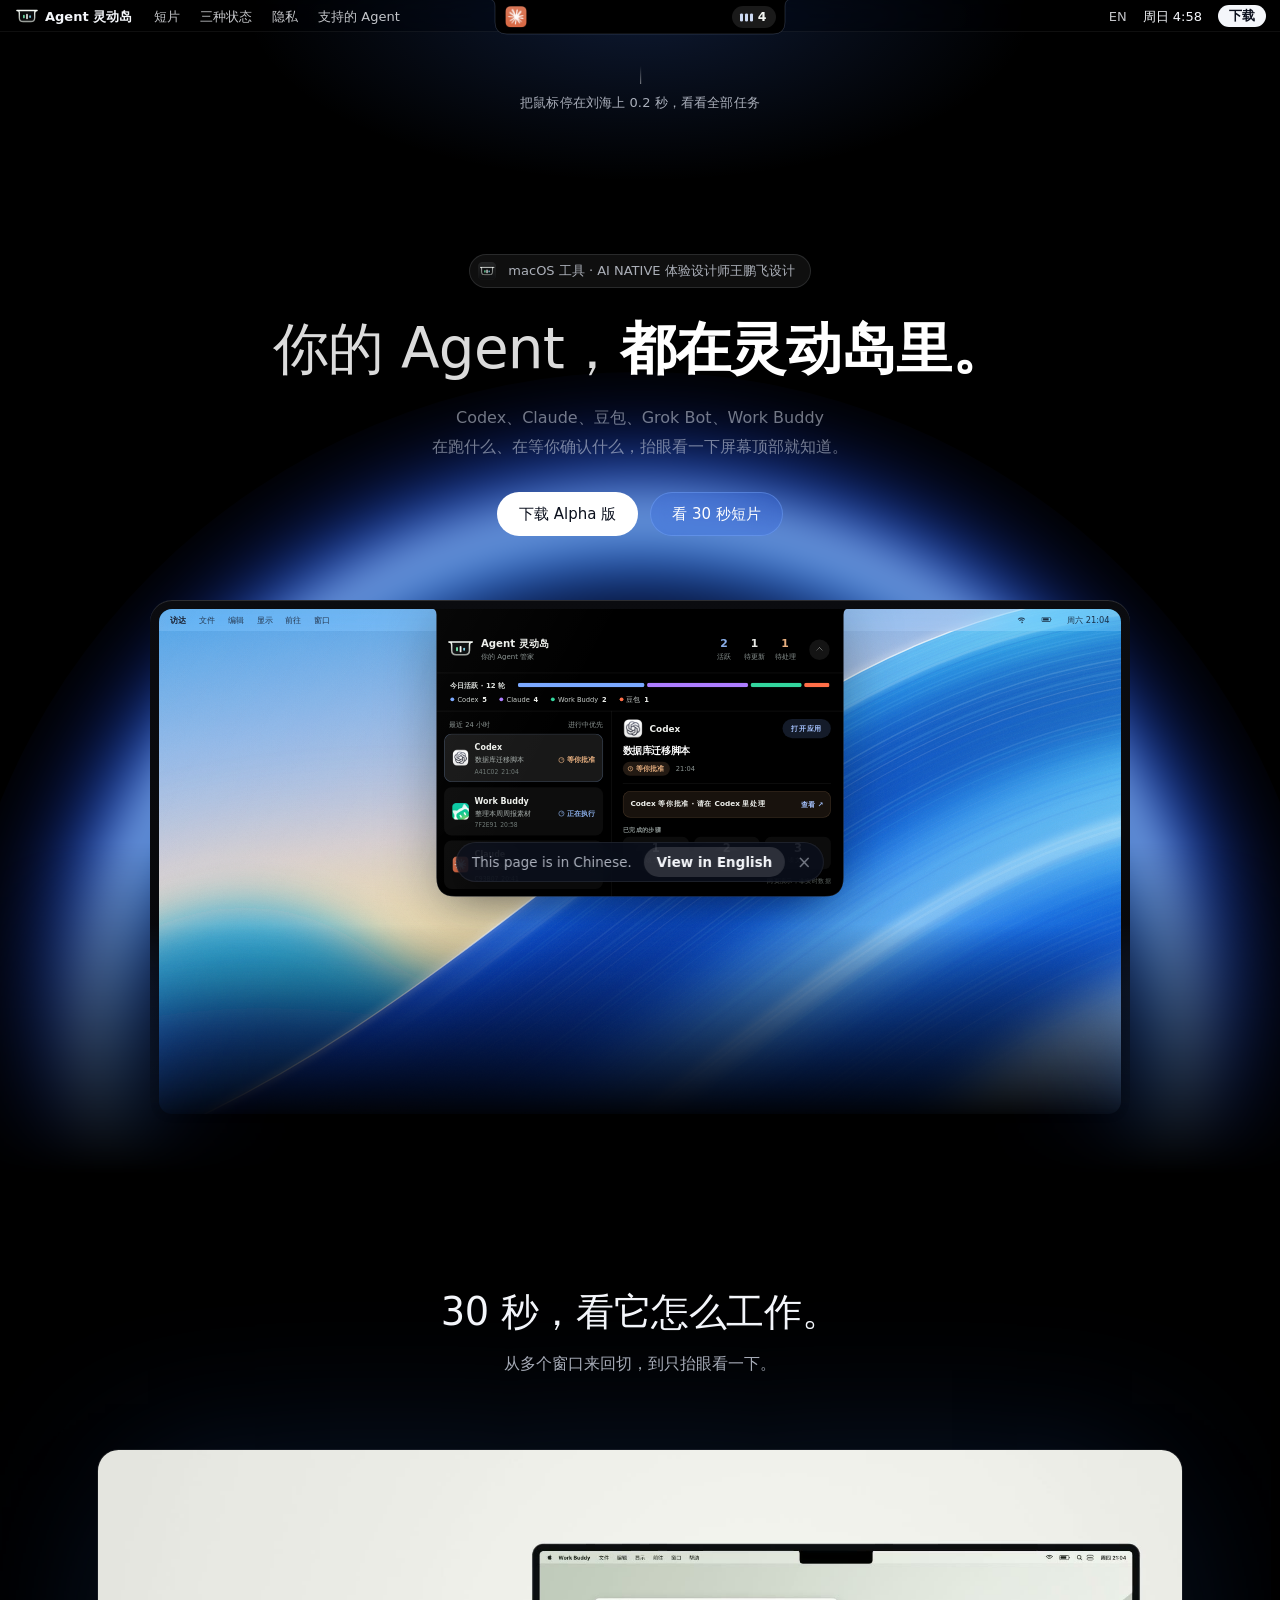
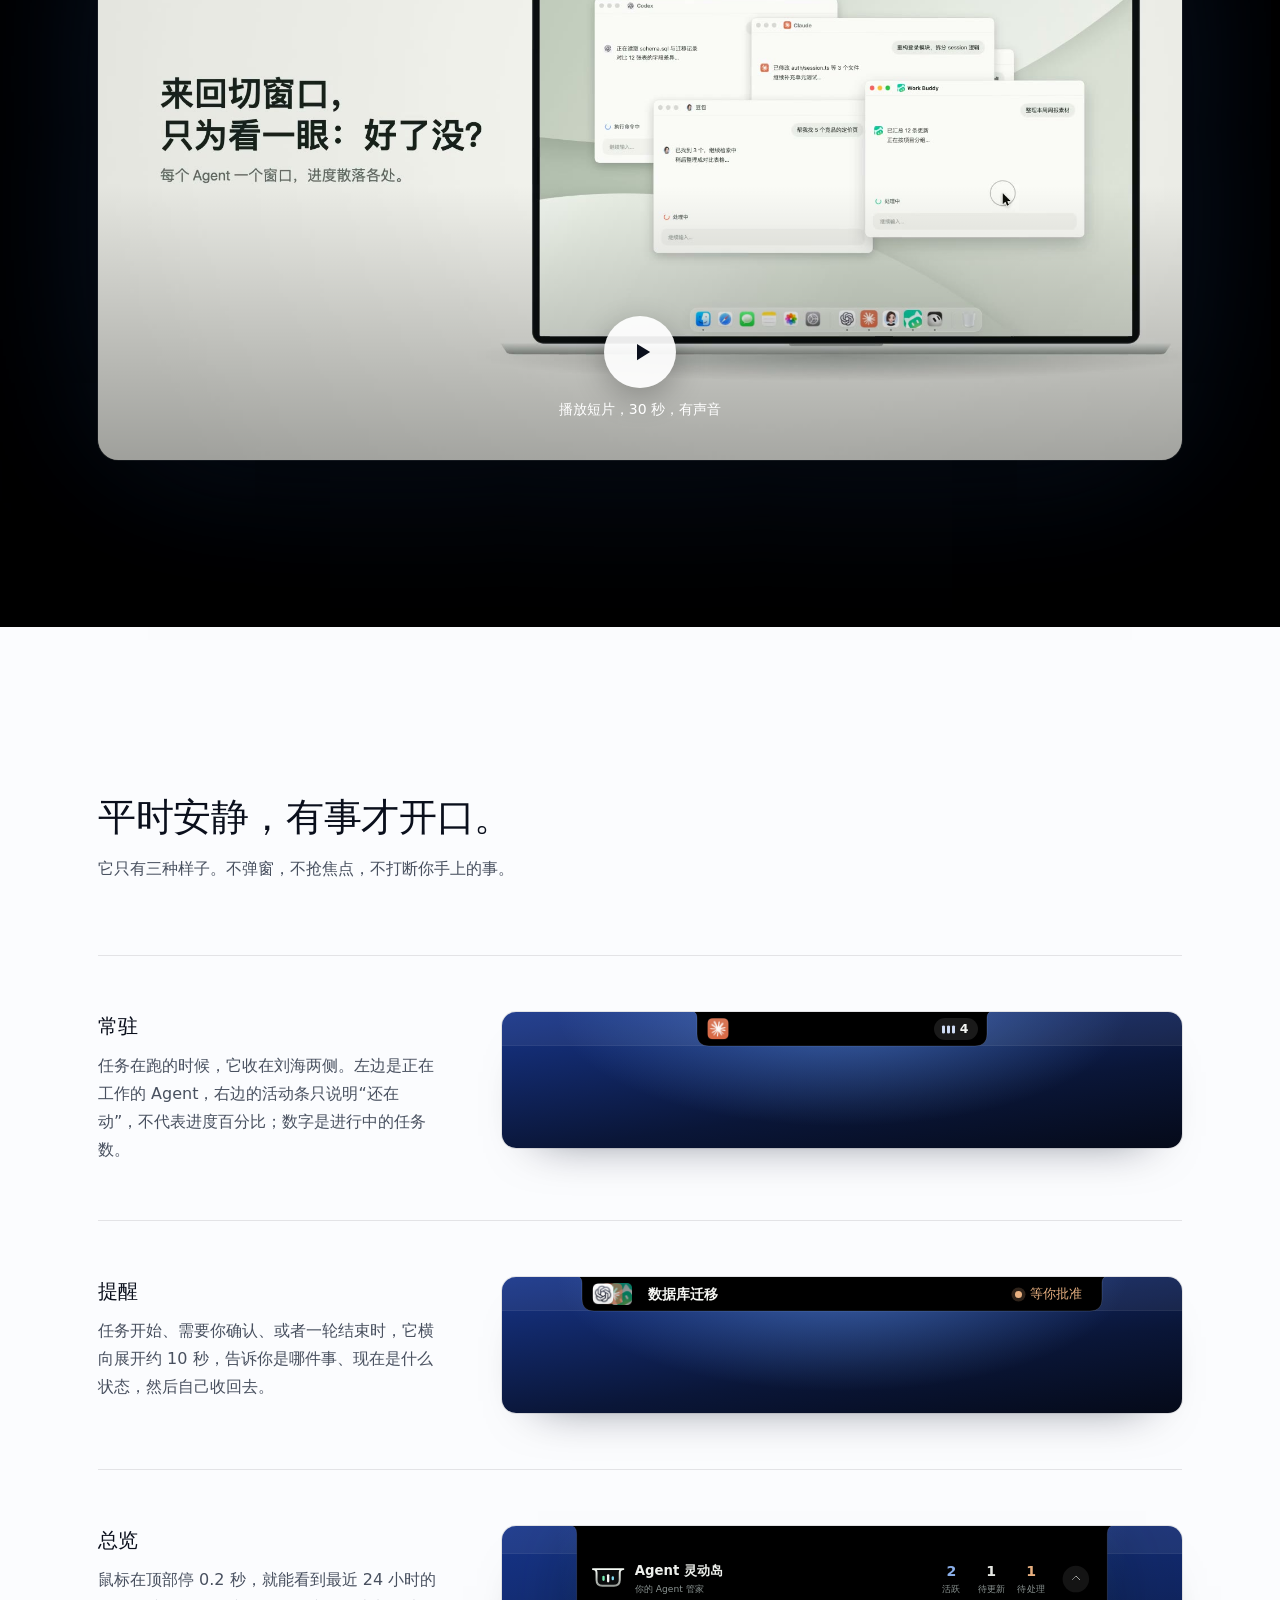
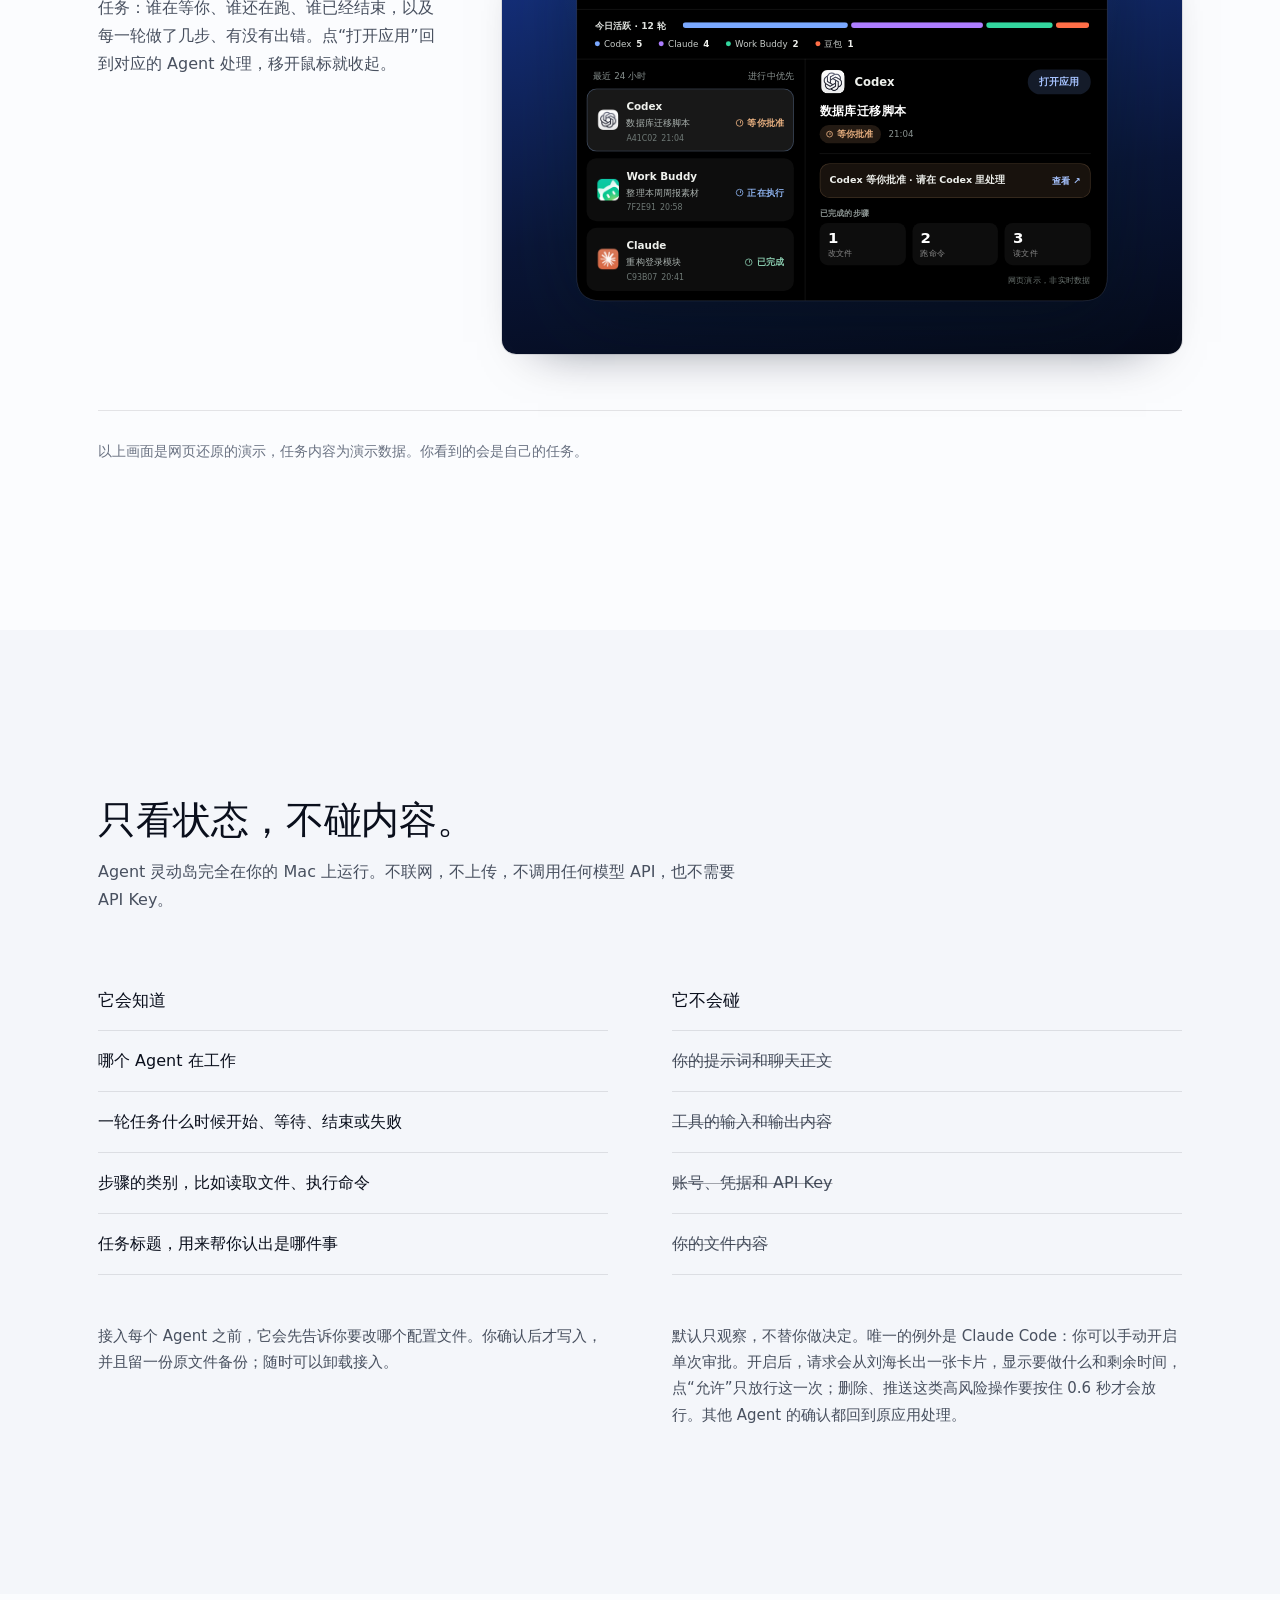
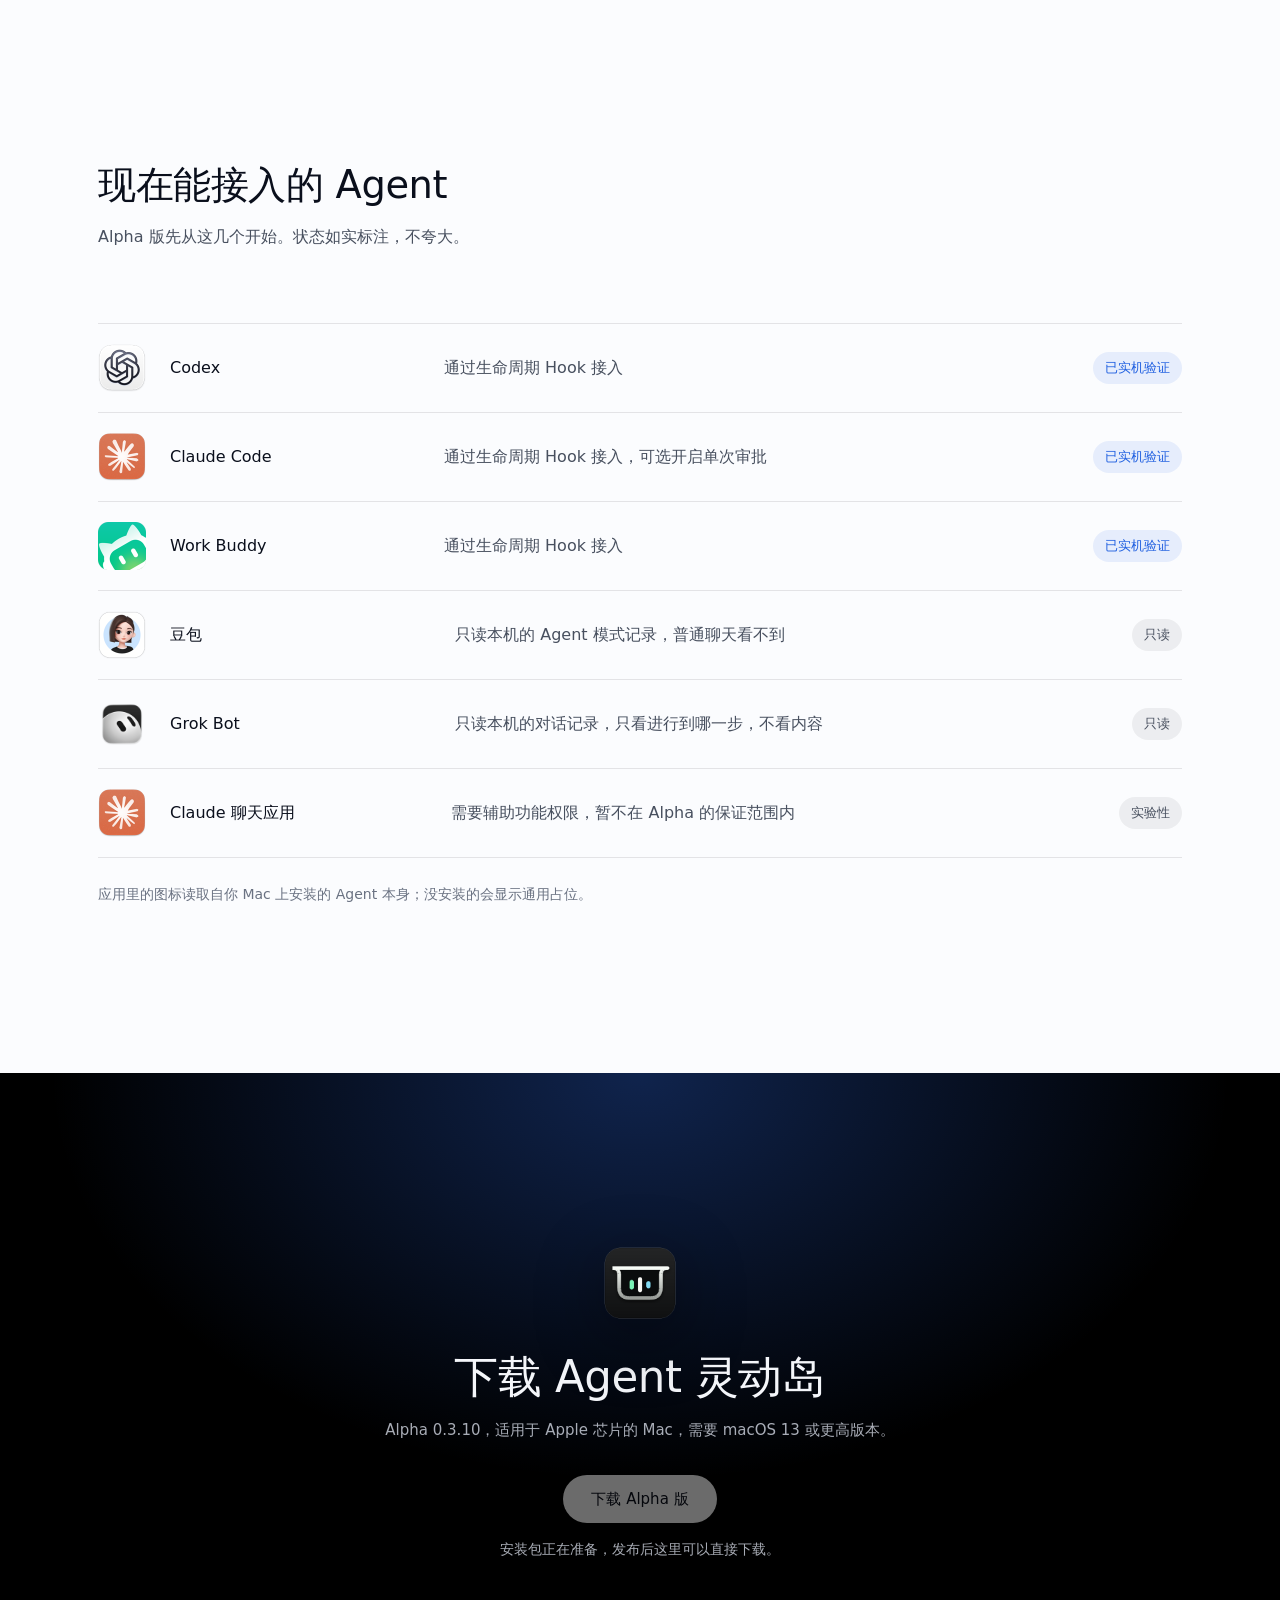
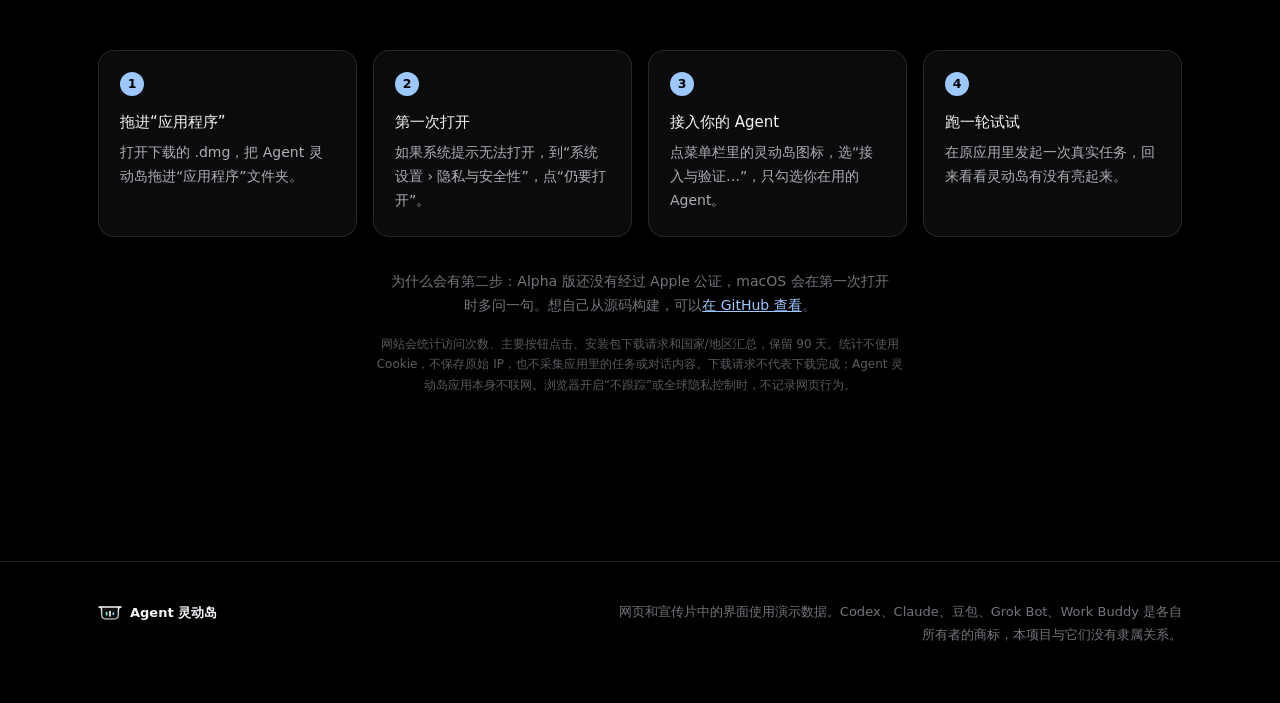
==== commit 3911914d: "release: 0.3.10 (L3: reconcile orphaned Codex activity counts)" ====
--- a/site/index.html
+++ b/site/index.html
@@ -37,7 +37,7 @@
   // Release links. The download button points at the dmg shipped next to this page
   // (injected by script/publish_site.sh); sourceUrl links back to the public repo.
   window.SITE = {
-    version: '0.3.9',
+    version: '0.3.10',
     dmgUrl: '',     // injected by publish_site.sh: download/<version>.dmg
     mirrorUrl: '',  // optional domestic mirror of the same file
     sourceUrl: 'https://github.com/Bill-Fei/agent-island'
@@ -321,7 +321,7 @@
     <div class="wrap">
       <img class="download-icon" src="media/app-icon.png" width="128" height="128" alt="">
       <h2 id="download-h">下载 Agent 灵动岛</h2>
-      <p class="download-meta">Alpha <span data-version>0.3.9</span>，适用于 Apple 芯片的 Mac，需要 macOS 13 或更高版本。</p>
+      <p class="download-meta">Alpha <span data-version>0.3.10</span>，适用于 Apple 芯片的 Mac，需要 macOS 13 或更高版本。</p>
       <div class="download-actions">
         <a class="btn btn-primary btn-lg" id="dmgLink" href="#download" data-download>下载 Alpha 版</a>
         <a class="btn btn-glass btn-lg" id="mirrorLink" href="#download" hidden>国内镜像下载</a>
